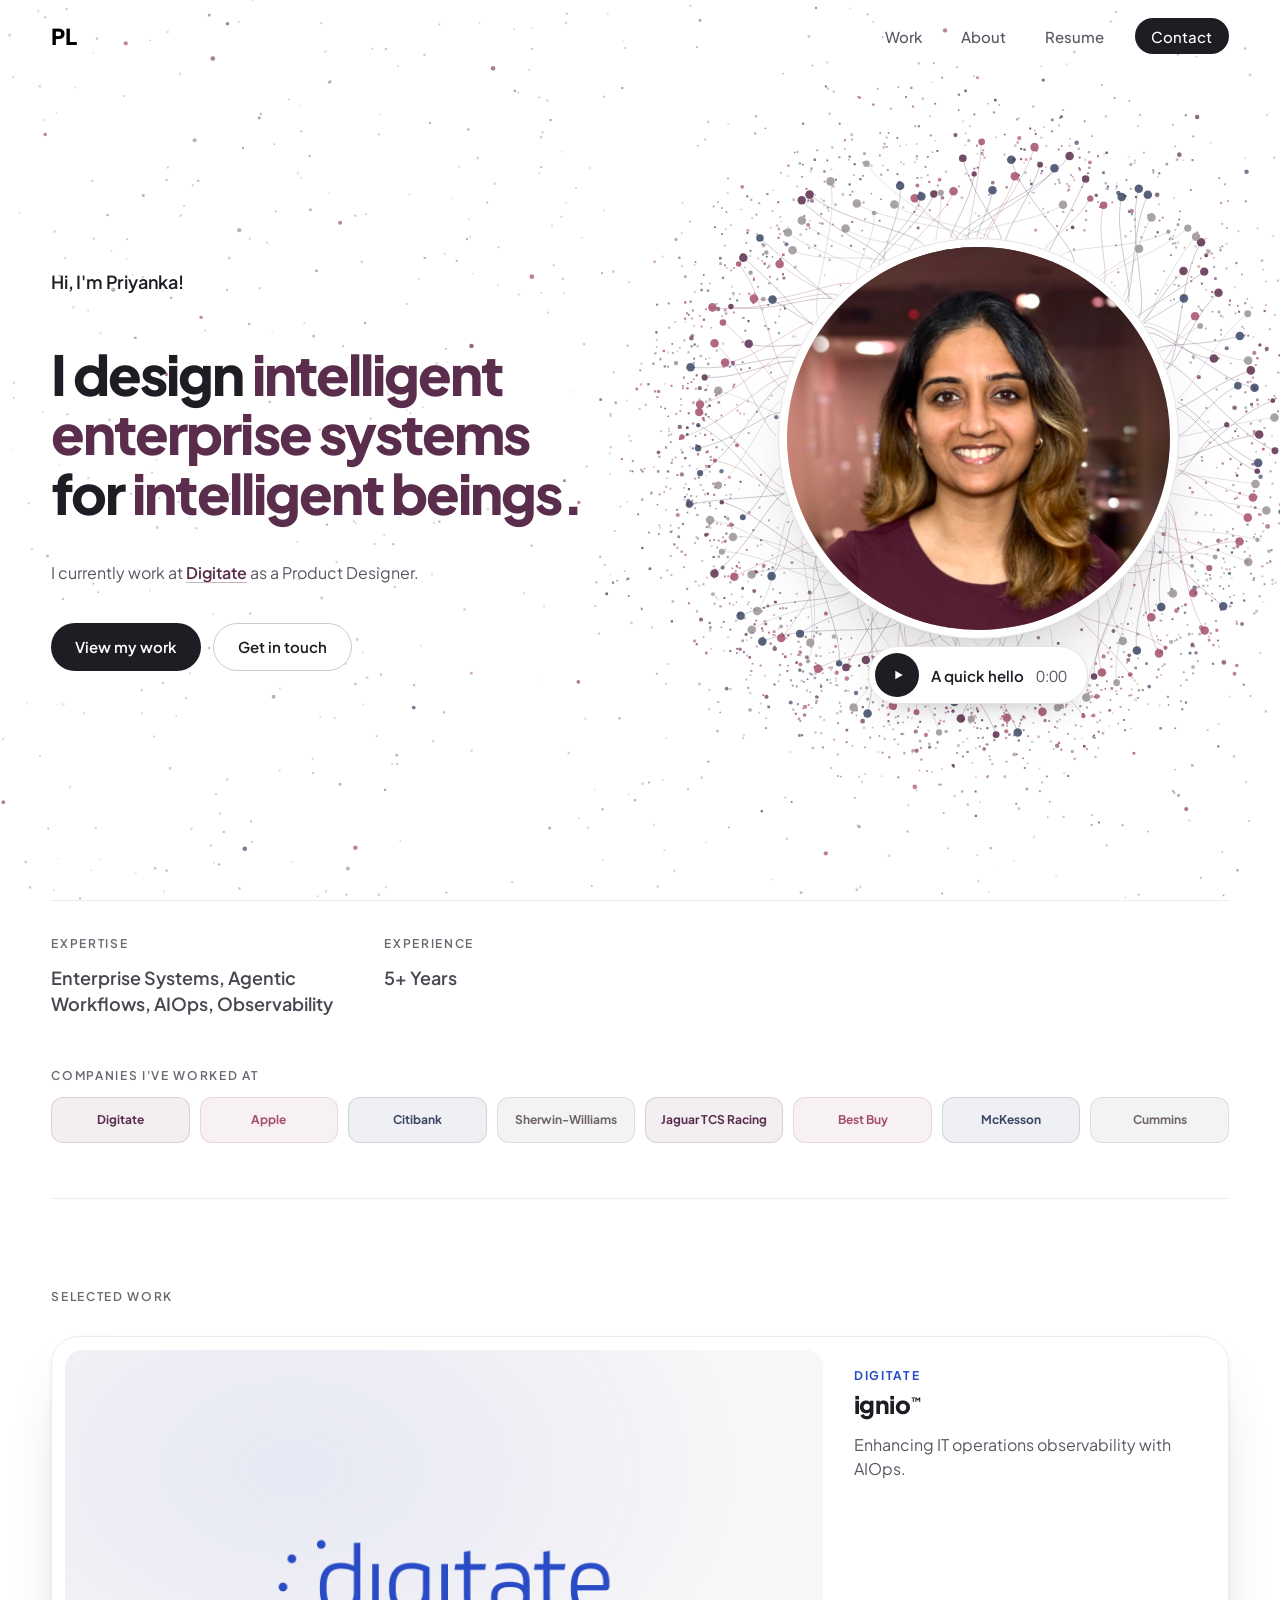
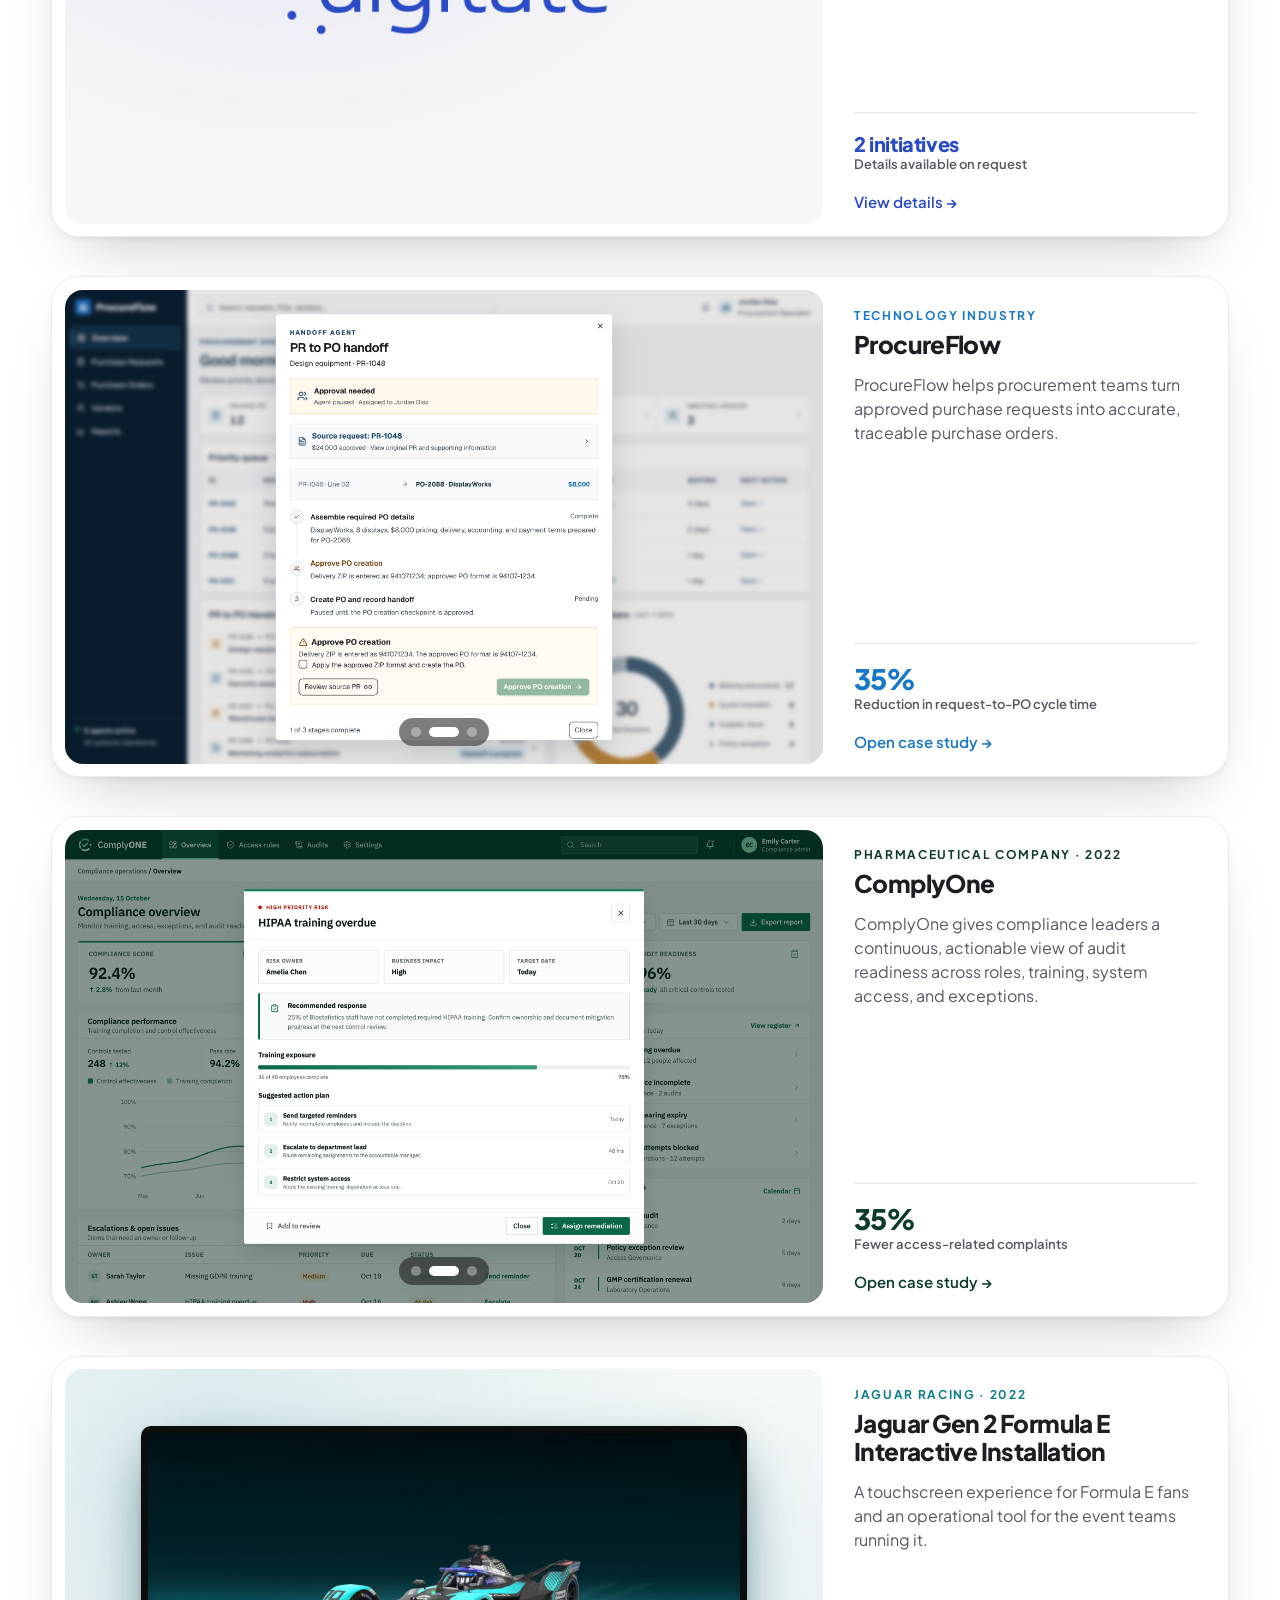
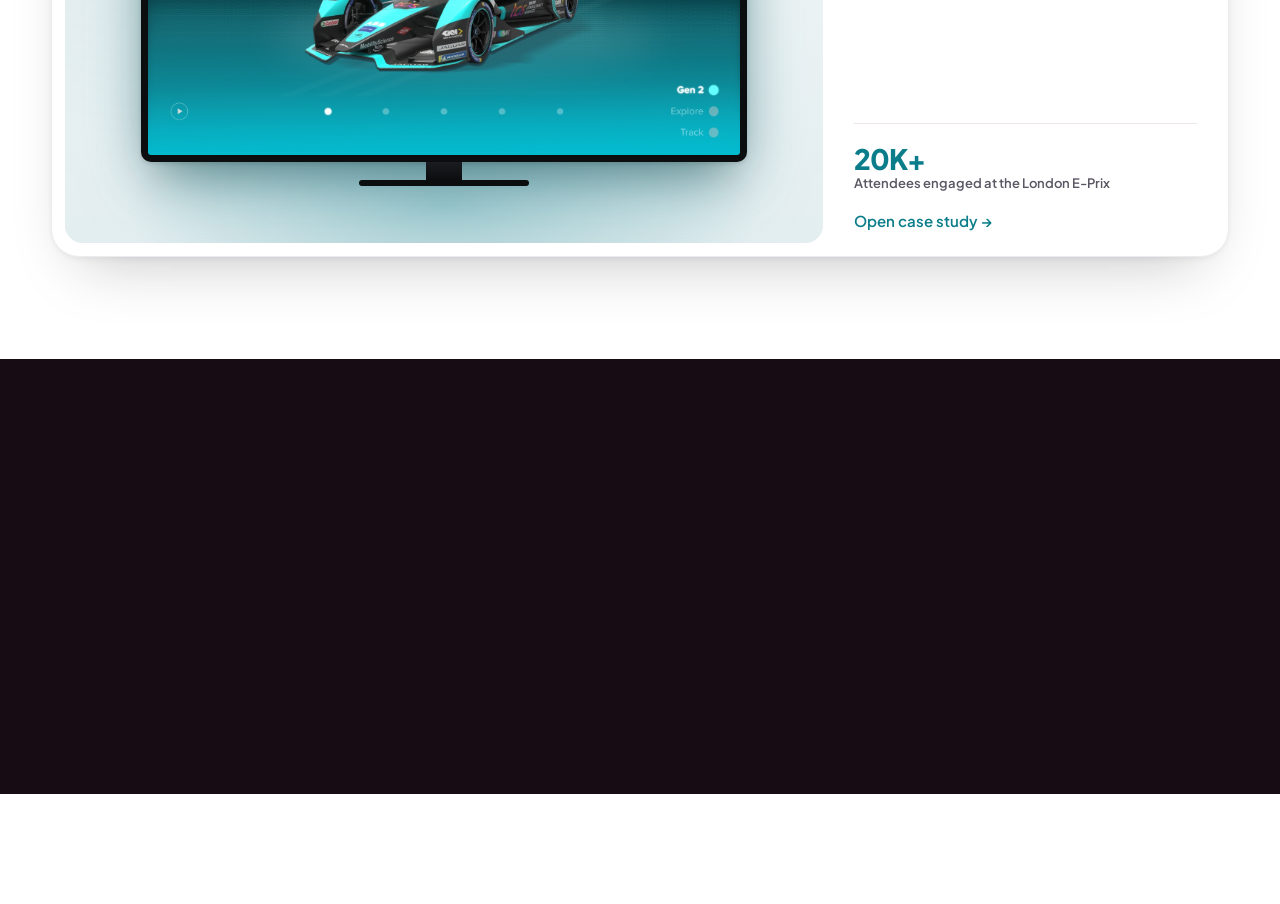
==== index.html @ e73a6852 "Save ComplyOne impact/reflection, homepage cards, resume page, responsive fixes - ComplyOne: 35% few" ====
<!doctype html>
<html lang="en">
<head>
  <meta charset="utf-8">
  <meta name="viewport" content="width=device-width, initial-scale=1">
  <title>Priyanka Lakkad — Product Designer</title>
  <link rel="preconnect" href="https://fonts.googleapis.com">
  <link rel="preconnect" href="https://fonts.gstatic.com" crossorigin>
  <link href="https://fonts.googleapis.com/css2?family=Plus+Jakarta+Sans:wght@400;500;600;700;800&display=swap" rel="stylesheet">
  <link rel="stylesheet" href="styles.css?v=292">
  <script>document.documentElement.classList.add("js", "is-home");</script>
</head>
<body>
  <header class="header">
    <div class="container header-inner">
      <a class="logo" href="index.html">PL</a>
      <nav>
        <a href="#work">Work</a>
        <a href="about.html">About</a>
        <a href="resume.html">Resume</a>
        <a href="#contact" class="nav-cta">Contact</a>
      </nav>
    </div>
  </header>

  <main class="container hero">
    <canvas class="dust" id="dust" aria-hidden="true"></canvas>
    <div class="hero-text">
      <h1>Hi, I'm Priyanka!</h1>
      <p class="lede"><span class="line">I design <span class="highlight">intelligent</span></span><span class="line"><span class="highlight">enterprise systems</span></span><span class="line">for <span class="highlight">intelligent beings.</span></span></p>
      <p class="sub">I currently work at <a class="inline-link" href="https://digitate.com" target="_blank" rel="noopener">Digitate</a> as a Product Designer.</p>

      <div class="actions">
        <a class="btn btn-primary" href="#work">View my work</a>
        <a class="btn btn-secondary" href="#contact">Get in touch</a>
      </div>

    </div>

    <div class="video-col">
      <div class="video-stage">
        <canvas class="intro-canvas" id="intro-canvas" aria-hidden="true"></canvas>

        <div class="video-card" id="player">
          <div class="video-inner">
            <!-- The clip is portrait, so object-position keeps the head and
                 shoulders inside the circle (and the editor watermark out of it) -->
            <video id="intro-video" playsinline preload="metadata" src="videos/intro.mp4">
              <track kind="captions" srclang="en" label="English" src="videos/intro.vtt" default>
            </video>
            <!-- Shown whenever the video isn't playing; pausing keeps the video's
                 place, so play resumes from where it stopped -->
            <span class="video-photo-fill" aria-hidden="true"></span>
            <img class="video-photo" src="images/hero-portrait.jpg" alt="Priyanka Lakkad">
          </div>
        </div>
      </div>


      <div class="video-controls" id="video-controls">
        <button id="play-toggle" class="play-toggle" aria-label="Play video">
          <svg class="icon-play" viewBox="0 0 24 24" aria-hidden="true"><path d="M8 5.5v13l11-6.5z"/></svg>
          <svg class="icon-pause" viewBox="0 0 24 24" aria-hidden="true"><path d="M7 5h3.5v14H7zM13.5 5H17v14h-3.5z"/></svg>
        </button>
        <span class="caption-title">A quick hello</span>
        <span class="caption-time" id="time">0:00</span>
      </div>
      <!-- Spoken captions, below the play control while the video plays -->
      <p class="hero-caption" id="live-caption"></p>
    </div>
  </main>

  <section class="container creds" aria-label="Expertise, experience and companies">
    <div class="cred cred-expertise" data-reveal>
      <h2 class="cred-label">Expertise</h2>
      <p class="cred-value">Enterprise Systems, Agentic<br> Workflows, AIOps, Observability</p>
    </div>

    <div class="cred cred-experience" data-reveal style="--d:.08s">
      <h2 class="cred-label">Experience</h2>
      <p class="cred-value">5+ Years</p>
    </div>

    <div class="cred cred-companies" data-reveal style="--d:.16s">
      <h2 class="cred-label">Companies I've worked at</h2>
      <ul class="logo-row">
        <li class="logo-slot"><a href="https://digitate.com" target="_blank" rel="noopener">Digitate</a></li>
        <li class="logo-slot"><a href="https://www.apple.com" target="_blank" rel="noopener">Apple</a></li>
        <li class="logo-slot"><a href="https://www.citi.com" target="_blank" rel="noopener">Citibank</a></li>
        <li class="logo-slot"><a href="https://www.sherwin-williams.com" target="_blank" rel="noopener">Sherwin-Williams</a></li>
        <li class="logo-slot"><a href="https://www.jaguar.com/jaguar-racing" target="_blank" rel="noopener">Jaguar TCS Racing</a></li>
        <li class="logo-slot"><a href="https://www.bestbuy.com" target="_blank" rel="noopener">Best Buy</a></li>
        <li class="logo-slot"><a href="https://www.mckesson.com" target="_blank" rel="noopener">McKesson</a></li>
        <li class="logo-slot"><a href="https://www.cummins.com" target="_blank" rel="noopener">Cummins</a></li>
      </ul>
    </div>
  </section>

  <section class="container work" id="work">
    <div class="section-head" data-reveal>
      <h2 class="cred-label">Selected work</h2>
    </div>

    <!-- Project template: duplicate this <article> for each project.
         Each tab shows one key screen of the design; swap the placeholders for <img> tags. -->
    <article class="project-app" data-project data-reveal style="--accent: #2a4bc6">
      <div class="showcase showcase-logo">
        <img src="images/digitate-logo.png" alt="Digitate" width="800" height="320">
      </div>

      <div class="project-info">
        <div class="project-info-text">
          <p class="panel-kicker">Digitate</p>
          <h3 class="project-title">ignio<sup>™</sup></h3>
          <p>Enhancing IT operations observability with AIOps.</p>
        </div>
        <div class="project-info-side">
          <div class="metric">
            <span class="metric-num metric-status">2 initiatives</span>
            <span class="metric-label">Details available on request</span>
          </div>
          <button class="app-link" type="button" data-modal-open="digitate-modal" aria-haspopup="dialog">View details <span aria-hidden="true">→</span></button>
        </div>
      </div>
    </article>

    <article class="project-app" data-project data-reveal style="--accent: #1777c8; --cta-bg: #0b1f33; --cta-highlight: #a9c1dc">
      <div class="showcase">
        <!-- ProcureFlow screens from the case study's Solution section: live pages scaled to the card, plus the handoff capture -->
        <div class="screen is-active is-live" role="tabpanel" data-panel="one"><iframe data-src="https://procureflow-operations.plakkad.chatgpt.site/#/overview" title="ProcureFlow: Dashboard" referrerpolicy="no-referrer" tabindex="-1"></iframe></div>
        <div class="screen is-live" role="tabpanel" data-panel="two"><img src="images/human-checkpoint-handoff.png" alt="ProcureFlow: PR to PO handoff, paused for approval"></div>
        <div class="screen is-live" role="tabpanel" data-panel="three"><iframe data-src="https://procureflow-operations.plakkad.chatgpt.site/#/purchase-orders/PO-2088" title="ProcureFlow: PO-2088" referrerpolicy="no-referrer" tabindex="-1"></iframe></div>

        <div class="app-tabs" role="tablist" aria-label="Project screens">
          <button role="tab" aria-selected="true" data-tab="one" aria-label="Dashboard"><span class="tab-progress"></span></button>
          <button role="tab" aria-selected="false" data-tab="two" aria-label="Human Checkpoint"><span class="tab-progress"></span></button>
          <button role="tab" aria-selected="false" data-tab="three" aria-label="PO Flow"><span class="tab-progress"></span></button>
        </div>
      </div>

      <div class="project-info">
        <div class="project-info-text">
          <p class="panel-kicker">Technology Industry</p>
          <h3 class="project-title">ProcureFlow</h3>
          <p>ProcureFlow helps procurement teams turn approved purchase requests into accurate, traceable purchase orders.</p>
        </div>
        <div class="project-info-side">
          <div class="metric">
            <span class="metric-num">35%</span>
            <span class="metric-label">Reduction in request-to-PO cycle time</span>
          </div>
          <a class="app-link" href="projects/project-1.html">Open case study <span aria-hidden="true">→</span></a>
        </div>
      </div>
    </article>

    <article class="project-app" data-project data-reveal style="--accent: #0c3b2d; --cta-bg: #07241b; --cta-highlight: #8fd8b4">
      <div class="showcase">
        <!-- ComplyOne screens from the case study: the live dashboard scaled to the card, plus two captured screens -->
        <div class="screen is-active is-live" role="tabpanel" data-panel="one"><iframe data-src="https://complyone-access-prototype.plakkad.chatgpt.site/" title="ComplyOne: Compliance overview" referrerpolicy="no-referrer" tabindex="-1"></iframe></div>
        <div class="screen is-live" role="tabpanel" data-panel="two"><img src="images/complyone-risk-detail.png?v=2" alt="ComplyOne: HIPAA training risk with AI recommended actions"></div>
        <div class="screen is-live" role="tabpanel" data-panel="three"><img src="images/complyone-policy-exception.png?v=2" alt="ComplyOne: Adding a temporary policy exception"></div>

        <div class="app-tabs" role="tablist" aria-label="Project screens">
          <button role="tab" aria-selected="true" data-tab="one" aria-label="Dashboard"><span class="tab-progress"></span></button>
          <button role="tab" aria-selected="false" data-tab="two" aria-label="Risk Review"><span class="tab-progress"></span></button>
          <button role="tab" aria-selected="false" data-tab="three" aria-label="Policy Exception"><span class="tab-progress"></span></button>
        </div>
      </div>

      <div class="project-info">
        <div class="project-info-text">
          <p class="panel-kicker">Pharmaceutical Company · 2022</p>
          <h3 class="project-title">ComplyOne</h3>
          <p>ComplyOne gives compliance leaders a continuous, actionable view of audit readiness across roles, training, system access, and exceptions.</p>
        </div>
        <div class="project-info-side">
          <div class="metric">
            <span class="metric-num">35%</span>
            <span class="metric-label">Fewer access-related complaints</span>
          </div>
          <a class="app-link" href="projects/project-3.html">Open case study <span aria-hidden="true">→</span></a>
        </div>
      </div>
    </article>

    <article class="project-app" data-project data-reveal style="--accent: #0b7d8a; --cta-bg: #04161b; --cta-highlight: #7fd6df">
      <div class="showcase">
        <!-- A single screen shown on a TV, so this card has no tabs -->
        <div class="screen is-active is-tv">
          <div class="tv">
            <div class="tv-body"><img src="images/tv-screen.jpg" alt="Gen 2 race car on a TV screen, with Explore and Track options"></div>
            <div class="tv-neck"></div>
            <div class="tv-base"></div>
          </div>
        </div>
      </div>

      <div class="project-info">
        <div class="project-info-text">
          <p class="panel-kicker">Jaguar Racing · 2022</p>
          <h3 class="project-title">Jaguar Gen 2 Formula E Interactive Installation</h3>
          <p>A touchscreen experience for Formula E fans and an operational tool for the event teams running it.</p>
        </div>
        <div class="project-info-side">
          <div class="metric">
            <span class="metric-num">20K+</span>
            <span class="metric-label">Attendees engaged at the London E-Prix</span>
          </div>
          <a class="app-link" href="projects/project-4.html">Open case study <span aria-hidden="true">→</span></a>
        </div>
      </div>
    </article>
  </section>

  <!-- Digitate work is shared on request: its card opens this summary instead of a case study -->
  <dialog class="project-modal" id="digitate-modal" aria-labelledby="digitate-modal-title" style="--accent: #2a4bc6">
    <button class="modal-close" type="button" data-modal-close aria-label="Close">
      <svg viewBox="0 0 24 24" aria-hidden="true"><path d="M6 6l12 12M18 6L6 18"/></svg>
    </button>
    <p class="panel-kicker">Digitate</p>
    <h2 class="modal-title" id="digitate-modal-title">ignio<sup>™</sup></h2>
    <p class="modal-lede">Enhancing IT operations with AI-powered observability</p>
    <ol class="modal-list">
      <li>
        <h3>Improving observability for executive decision-making</h3>
        <p>Creating a unified experience that translates complex IT operations data into clear insights, helping business and technology leaders understand service health, assess operational risks, measure business impact, and make informed decisions.</p>
      </li>
      <li>
        <h3>Automating end-to-end feature releases for DevOps teams</h3>
        <p>Designing an intelligent dashboard that enables DevOps teams to orchestrate and automate the complete feature release cycle for our flagship product, ignio<sup>™</sup>, from planning and validation to deployment, monitoring, and recovery. This helps teams release faster, reduce manual effort, and minimize risk.</p>
      </li>
    </ol>
    <a class="btn btn-primary modal-cta" href="#contact" data-modal-close>Contact me to see the work!</a>
  </dialog>

  <section class="container cta" id="contact">
    <div class="cta-text" data-reveal>
      <p class="availability"><span class="avail-dot"></span>Available for full-time product design opportunities</p>
      <h2>Let's build <span class="highlight">intelligent systems</span> together.</h2>
      <p class="cta-note">I'm always happy to connect about product design, emerging AI experiences, or new opportunities.</p>
      <a class="btn btn-secondary" href="resume.html">View resume</a>
    </div>

    <ul class="contact-list" data-reveal style="--d:.1s">
      <li class="contact-row">
        <span class="contact-label">Email</span>
        <a class="contact-value" href="mailto:plakkad06@gmail.com">plakkad06@gmail.com</a>
        <button class="copy-btn" type="button" data-copy="plakkad06@gmail.com">Copy</button>
      </li>
      <li class="contact-row">
        <span class="contact-label">LinkedIn</span>
        <a class="contact-value" href="https://www.linkedin.com/in/priyankalakkad/" target="_blank" rel="noopener">in/priyankalakkad</a>
        <svg class="row-arrow" viewBox="0 0 24 24" aria-hidden="true"><path d="M7 17 17 7M9 7h8v8"/></svg>
      </li>
      <li class="contact-row">
        <span class="contact-label">Instagram</span>
        <a class="contact-value" href="https://www.instagram.com/drummerpriyanka/" target="_blank" rel="noopener">@drummerpriyanka</a>
        <svg class="row-arrow" viewBox="0 0 24 24" aria-hidden="true"><path d="M7 17 17 7M9 7h8v8"/></svg>
      </li>
    </ul>
  </section>

  <footer class="container site-footer" data-reveal>
    <p>© 2026 Priyanka Lakkad</p>
  </footer>


  <script>
    const video = document.getElementById("intro-video");
    const button = document.getElementById("play-toggle");
    const player = document.querySelector(".video-col");
    const time = document.getElementById("time");

    const fmt = (s) => {
      if (!isFinite(s)) s = 0;
      return Math.floor(s / 60) + ":" + String(Math.floor(s % 60)).padStart(2, "0");
    };

    button.addEventListener("click", () => {
      if (video.paused) {
        video.play().catch(() => {});
      } else {
        video.pause();
      }
    });
    video.addEventListener("play", () => {
      player.classList.add("is-playing");
      button.setAttribute("aria-label", "Pause video");
    });
    video.addEventListener("pause", () => {
      player.classList.remove("is-playing");
      button.setAttribute("aria-label", "Play video");
    });
    video.addEventListener("timeupdate", () => {
      time.textContent = fmt(video.currentTime);
    });

    // Captions: read the cues ourselves (hidden mode) and show them below the
    // circle; they hide whenever the video isn't playing
    const caption = document.getElementById("live-caption");
    const track = video.textTracks[0];
    if (track) {
      track.mode = "hidden";
      track.addEventListener("cuechange", () => {
        const cue = track.activeCues && track.activeCues[0];
        caption.classList.toggle("has-cue", !!cue);
        if (cue) caption.textContent = cue.text;
      });
    }
  </script>
  <script src="projects.js?v=9"></script>
  <button class="to-top" id="to-top" aria-label="Back to top">
    <svg class="to-top-ring" viewBox="0 0 48 48" aria-hidden="true">
      <circle cx="24" cy="24" r="22" class="to-top-track"/>
      <circle cx="24" cy="24" r="22" class="to-top-progress"/>
    </svg>
    <svg class="to-top-arrow" viewBox="0 0 24 24" aria-hidden="true"><path d="M12 19V5M5.5 11.5 12 5l6.5 6.5"/></svg>
  </button>

  <script src="contact.js?v=1"></script>
  <script src="ambient.js?v=5"></script>
  <script src="scroll.js?v=10"></script>
  <script src="logo.js?v=10"></script>
  <script src="dust.js?v=6"></script>
  <script src="intro.js?v=5"></script>
</body>
</html>
---- styles.css ----
:root {
  --text: #1f1d24;
  --text-2: #5a5663;
  --line: #eeecf0;
  --white: #ffffff;
  --ivory: #ffffff; /* was #fcfaf5; set back to try ivory again */
  --accent: #5a2d4c;
  --font: "Plus Jakarta Sans", system-ui, -apple-system, sans-serif;

  /* Fluid sizes: grow smoothly from laptop to large monitors */
  --gutter: clamp(20px, 4vw, 64px);
  --header-h: 72px;
}

* { box-sizing: border-box; }
/* Decorative graphics may bleed past the edges; clip them so the page never
   scrolls sideways. (clip, unlike hidden, doesn't create a second scroll area) */
html { overflow-x: clip; }

body {
  margin: 0;
  background: var(--ivory);
  color: var(--text);
  font-family: var(--font);
  -webkit-font-smoothing: antialiased;
  overflow-x: clip;
}

a { color: inherit; text-decoration: none; }

/* Homepage: the header is see-through over the landing dots, then frosted
   once you scroll past the first screen */
.is-home:not(.is-scrolled) .header {
  background: transparent;
  backdrop-filter: none;
  -webkit-backdrop-filter: none;
}
.header { transition: background .4s ease; }



.container {
  max-width: 1360px;
  margin: 0 auto;
  padding: 0 var(--gutter);
}

/* ---------- Header ---------- */
.header {
  position: sticky;
  top: 0;
  z-index: 10;
  background: rgba(255, 255, 255, 0.8);
  backdrop-filter: blur(12px);
  -webkit-backdrop-filter: blur(12px);
}
.header-inner {
  height: var(--header-h);
  display: flex;
  align-items: center;
  justify-content: space-between;
}
.logo {
  font-weight: 800;
  font-size: 22px;
  letter-spacing: -0.03em;
  color: #000;
}
.header nav { display: flex; align-items: center; gap: 6px; }
.header nav a {
  font-size: 15px;
  font-weight: 500;
  color: var(--text-2);
  padding: .55em 1.1em;
  border-radius: 999px;
  transition: color .2s, background .2s;
}
.header nav a:hover { color: var(--text); background: #f5f4f5; }
.header nav a.nav-cta {
  margin-left: 8px;
  color: var(--white);
  background: var(--text);
}
.header nav a.nav-cta:hover { background: var(--accent); }

/* ---------- Hero ---------- */
.hero {
  display: grid;
  grid-template-columns: 1.1fr 0.9fr;
  gap: clamp(40px, 5vw, 96px);
  align-items: center;
  /* Fill the first screen so the hero sits centered on any monitor */
  min-height: calc(100svh - var(--header-h));
  padding-top: clamp(72px, 8vh, 120px);
  /* Room for the play control and up to three caption lines below the circle */
  padding-bottom: 168px;
}
.hero-text > *, .video-card { animation: rise .7s cubic-bezier(.2, .7, .2, 1) both; }
.hero-text > *:nth-child(2) { animation-delay: .06s; }
.hero-text > *:nth-child(3) { animation-delay: .12s; }
.hero-text > *:nth-child(4) { animation-delay: .18s; }
@keyframes rise {
  from { opacity: 0; transform: translateY(14px); }
  to { opacity: 1; transform: none; }
}

.hero h1 {
  font-size: clamp(18px, 1.25vw, 24px);
  white-space: nowrap;
  font-weight: 600;
  line-height: 1.3;
  letter-spacing: -0.01em;
  margin: 0 0 .7em;
}
/* Name set in deep plum */
.highlight { color: var(--accent); }

/* The main statement: the biggest text on the page */
.lede {
  /* Always exactly three lines: each line stays whole, and the size follows the
     width of the text column (cqi) so the longest line always fits */
  font-size: min(80px, 9cqi);
  font-weight: 800;
  line-height: 1.08;
  letter-spacing: -0.035em;
  color: var(--text);
  margin: 0 0 .45em;
}
.lede .line { display: block; white-space: nowrap; }
.hero-text { container-type: inline-size; }
.sub {
  font-size: clamp(16px, 1vw, 19px);
  line-height: 1.6;
  color: var(--text-2);
  margin: 0 0 32px;
}

/* Text link, e.g. Digitate in the hero */
.inline-link {
  color: var(--accent);
  font-weight: 600;
  text-decoration: underline;
  text-decoration-thickness: 1px;
  text-underline-offset: 3px;
  text-decoration-color: color-mix(in srgb, var(--accent) 35%, transparent);
  transition: text-decoration-color .2s;
}
.inline-link:hover { text-decoration-color: currentColor; }

.actions { display: flex; flex-wrap: wrap; gap: 12px; }
.btn {
  display: inline-flex;
  align-items: center;
  height: clamp(48px, 2.9vw, 54px);
  padding: 0 24px;
  border-radius: 999px;
  font-size: 15px;
  font-weight: 600;
  white-space: nowrap;
  transition: transform .2s, background .2s, border-color .2s, color .2s;
}
.btn:hover { transform: translateY(-2px); }
.btn-primary { background: var(--text); color: var(--white); }
.btn-primary:hover { background: var(--accent); }
.btn-secondary { border: 1.5px solid #cfc9cf; background: var(--white); }
.btn-secondary:hover { border-color: var(--accent); color: var(--accent); }

/* Landing particle field: spans the full width of the first screen (header
   included) and sits behind the hero content */
.hero { position: relative; isolation: isolate; }
.dust {
  position: absolute;
  z-index: -1;
  top: calc(var(--header-h) * -1);
  bottom: 0;
  left: 50%;
  width: 100vw;
  height: calc(100% + var(--header-h));
  transform: translateX(-50%);
  pointer-events: none;
}

/* ---------- Video (circle) ---------- */
.video-stage {
  position: relative;
  width: 100%;
  aspect-ratio: 1 / 1;
  display: flex;
  align-items: center;
  justify-content: center;
}
/* Intro animation: dots scatter, form a ring, then curves flow into the circle and stay */
.intro-canvas {
  position: absolute;
  top: -60px;
  left: -60px;
  width: calc(100% + 120px);
  height: calc(100% + 120px);
  pointer-events: none;
  z-index: 0;
}
.video-card {
  position: relative;
  z-index: 1;
  width: 64%;
  aspect-ratio: 1 / 1;
  padding: 8px;
  border-radius: 50%;
  background: var(--white);
  border: 1px solid #e6e2e5;
  box-shadow: 0 1px 2px rgba(22, 20, 26, .04), 0 40px 80px -36px rgba(22, 20, 26, .28);
}
.js .video-card { animation: none; opacity: 0; }
.js .video-card.is-in { opacity: 1; animation: pop .9s cubic-bezier(.34, 1.45, .64, 1) both; }
@keyframes pop {
  from { opacity: 0; transform: scale(.4); }
  to { opacity: 1; transform: scale(1); }
}
.video-inner {
  position: relative;
  width: 100%;
  height: 100%;
  border-radius: 50%;
  overflow: hidden;
  background: linear-gradient(160deg, #f7f6f7 0%, #ecebee 100%);
}
.video-inner video {
  position: absolute;
  inset: 0;
  width: 100%;
  height: 100%;
  object-fit: cover;
  object-position: 50% 78%;
}
/* Photo over the video: visible whenever it isn't playing (the column gets
   .is-playing on play and loses it on pause or end) */
.video-photo {
  position: absolute;
  top: 0;
  left: 3.6%;
  width: 90%;
  height: 100%;
  object-fit: cover;
  /* Face centered in the circle: crop a little lower in the photo (so the face
     sits higher) and a slight zoom gives room to nudge it left to center */
  object-position: 50% 30%;
  /* Zoomed out a little: 90% as wide as the circle but still full height (so
     no gap above or below). The sides fade into a blurred copy of the same
     photo (.video-photo-fill); left is nudged so the face stays centered. */
  -webkit-mask-image: linear-gradient(to right, transparent 0, #000 9%, #000 91%, transparent 100%);
  mask-image: linear-gradient(to right, transparent 0, #000 9%, #000 91%, transparent 100%);
  transition: opacity .3s ease;
}
.video-photo-fill {
  position: absolute;
  inset: -12%;
  background: url("images/hero-portrait.jpg") 50% 30% / cover;
  filter: blur(18px) saturate(1.1);
  transition: opacity .3s ease;
}
.video-col.is-playing .video-photo-fill { opacity: 0; }
.video-col.is-playing .video-photo { opacity: 0; }
/* Spoken captions: centered under the play control, only while playing */
.hero-caption {
  position: absolute;
  top: calc(100% + 78px);
  left: 50%;
  width: max-content;
  max-width: min(440px, 92vw);
  margin: 0;
  padding: 10px 18px;
  border-radius: 14px;
  /* Solid backing so the words read clearly over the dotted ring */
  background: rgba(255, 255, 255, .96);
  border: 1px solid #e6e2e5;
  box-shadow: 0 12px 30px -16px rgba(22, 20, 26, .35);
  color: var(--text);
  font-size: 16px;
  font-weight: 500;
  line-height: 1.5;
  text-align: center;
  opacity: 0;
  transform: translate(-50%, 4px);
  transition: opacity .25s ease, transform .25s ease;
  pointer-events: none;
}
.video-col.is-playing .hero-caption.has-cue { opacity: 1; transform: translate(-50%, 0); }
@media (prefers-reduced-motion: reduce) { .hero-caption, .video-photo, .video-photo-fill { transition: none; } }
/* Desktop: a bigger circle, and the hero text runs from the top of the circle
   to its bottom. The stage is only as tall as the circle, so both columns
   share one height; the ring canvas gets extra room above and below. */
@media (min-width: 901px) {
  .hero { align-items: stretch; align-content: center; }
  .video-col { justify-content: center; }
  .video-stage { aspect-ratio: auto; }
  .video-card { width: 80%; }
  .intro-canvas { top: -110px; height: calc(100% + 220px); }
  .hero-text { display: flex; flex-direction: column; justify-content: space-between; }
  /* Text sits a little lower than the circle */
  .hero-text { position: relative; top: 32px; }
  .hero-text > * { margin-bottom: 0; }
}
/* Play control + caption sit in a pill below the circle, so nothing covers the photo */
/* The circle is centered against the text; the play pill hangs just below it
   without affecting that alignment */
.video-col { position: relative; display: flex; flex-direction: column; align-items: center; }
.video-col .video-controls { position: absolute; top: 100%; left: 50%; translate: -50% 0; margin-top: 8px; }
.video-controls {
  position: relative;
  z-index: 2;
  display: flex;
  align-items: center;
  gap: 12px;
  margin-top: 8px;
  padding: 6px 20px 6px 6px;
  border-radius: 999px;
  background: var(--white);
  border: 1px solid #e6e2e5;
  box-shadow: 0 12px 30px -16px rgba(22, 20, 26, .35);
  font-size: 15px;
  white-space: nowrap;
}
.js .video-controls { opacity: 0; transform: translateY(8px); transition: opacity .5s ease .35s, transform .5s ease .35s; }
.js .video-controls.is-in { opacity: 1; transform: none; }
.play-toggle {
  flex: none;
  width: 44px;
  height: 44px;
  border: none;
  border-radius: 50%;
  background: var(--text);
  color: var(--white);
  display: grid;
  place-items: center;
  cursor: pointer;
  transition: background .2s, transform .2s;
}
.play-toggle:hover { background: var(--accent); transform: scale(1.05); }
.play-toggle svg { width: 16px; height: 16px; fill: currentColor; margin-left: 2px; }
.play-toggle .icon-pause { display: none; margin-left: 0; }
.is-playing .icon-play { display: none; }
.is-playing .icon-pause { display: block; }
.caption-title { font-weight: 600; }
.caption-time { color: var(--text-2); font-variant-numeric: tabular-nums; }

/* ---------- Credentials strip ---------- */
.creds {
  display: grid;
  grid-template-columns: auto auto 1fr;
  gap: clamp(32px, 4vw, 72px);
  align-items: start;
  position: relative;
  padding-top: 36px;
  padding-bottom: 56px;
}
/* Divider lines above and below the strip, aligned with the content */
.creds::before,
.creds::after {
  content: "";
  position: absolute;
  top: 0;
  left: var(--gutter);
  right: var(--gutter);
  height: 1px;
  background: rgba(31, 29, 36, .08);
}
.creds::after { top: auto; bottom: 0; }
.cred-label {
  margin: 0 0 14px;
  font-size: 12px;
  font-weight: 600;
  letter-spacing: .14em;
  text-transform: uppercase;
  color: #6c6670;
}
.cred-value {
  margin: 0;
  font-size: 18px;
  font-weight: 600;
  line-height: 1.45;
  color: #4a4651;
}
.cred-expertise .cred-value { white-space: nowrap; }
.cred-experience .cred-value { white-space: nowrap; }
/* Company tiles in one row, tinted with the palette from the dots */
.logo-row {
  display: grid;
  grid-template-columns: repeat(8, minmax(0, 1fr));
  gap: 10px;
  list-style: none;
  margin: 0;
  padding: 0;
}
.logo-slot {
  --c: 90, 45, 76;
  min-width: 0;
  height: 46px;
  display: grid;
  place-items: center;
  padding: 0 8px;
  border-radius: 12px;
  background: rgba(var(--c), .08);
  border: 1px solid rgba(var(--c), .16);
  color: rgb(var(--c));
  font-size: 12px;
  font-weight: 700;
  text-align: center;
  line-height: 1.15;
  transition: background .2s, transform .2s, border-color .4s, color .4s;
}
.logo-slot:nth-child(4n + 2) { --c: 163, 80, 106; }
.logo-slot:nth-child(4n + 3) { --c: 60, 71, 102; }
.logo-slot:nth-child(4n + 4) { --c: 110, 100, 108; }
.logo-slot:hover { background: rgba(var(--c), .14); transform: translateY(-2px); }
/* Each tile links to the company's site; the link fills the whole tile */
.logo-slot a {
  display: grid;
  place-items: center;
  width: 100%;
  height: 100%;
  border-radius: inherit;
  color: inherit;
}
.logo-slot a:focus-visible { outline: 2px solid rgb(var(--c)); outline-offset: 2px; }

/* ---------- Work ---------- */
.work { padding-top: clamp(56px, 7vw, 112px); padding-bottom: clamp(64px, 8vw, 128px); }
.section-head { margin-bottom: 32px; }
.section-head .cred-label { margin-bottom: 0; }

/* Resume: the page shown as an image, with a download button */
.resume { padding-top: clamp(32px, 4vw, 56px); padding-bottom: clamp(56px, 7vw, 112px); }
/* Kept for screen readers and the tab title only */
.resume-title { position: absolute; width: 1px; height: 1px; overflow: hidden; clip-path: inset(50%); white-space: nowrap; }
.resume-head { display: flex; justify-content: center; }
.resume-head .btn { display: inline-flex; align-items: center; gap: 8px; }
.resume-head .btn svg { width: 18px; height: 18px; fill: none; stroke: currentColor; stroke-width: 2; stroke-linecap: round; stroke-linejoin: round; }
.resume-sheet { display: block; max-width: 880px; margin: 0 auto; border-radius: 12px; overflow: hidden; border: 1px solid #eceef2; background: #fff; box-shadow: 0 24px 60px -30px rgba(20, 20, 40, .35); transition: transform .3s ease, box-shadow .3s ease; }
.resume-sheet:hover { transform: translateY(-3px); box-shadow: 0 32px 70px -30px rgba(20, 20, 40, .45); }
.resume-sheet img { display: block; width: 100%; height: auto; }
/* Space between project cards */
.project-app + .project-app { margin-top: clamp(28px, 3vw, 48px); }

/* Project: the design takes center stage. A large showcase crossfades between
   key screens; a small floating tab bar switches them (and auto-advances). */
.project-app {
  transition: transform .35s cubic-bezier(.2, .7, .2, 1), box-shadow .35s ease;
  display: grid;
  grid-template-columns: minmax(0, 2.1fr) minmax(260px, 1fr);
  gap: clamp(20px, 2.4vw, 40px);
  padding: clamp(12px, 1vw, 16px);
  border-radius: 28px;
  background: var(--white);
  border: 1px solid #efeaed;
  box-shadow: 0 2px 6px rgba(22, 20, 26, .06), 0 30px 60px -30px rgba(22, 20, 26, .28);
}
.showcase {
  position: relative;
  aspect-ratio: 16 / 10;
  width: 100%;
  border-radius: 18px;
  overflow: hidden;
  background: #f3f0f2;
}
.screen {
  position: absolute;
  inset: 0;
  display: grid;
  place-items: center;
  background:
    radial-gradient(ellipse at 25% 20%, color-mix(in srgb, var(--accent) 18%, transparent), transparent 60%),
    radial-gradient(ellipse at 80% 85%, color-mix(in srgb, var(--accent) 12%, transparent), transparent 60%),
    #f3f1f2;
  font-size: 15px;
  font-weight: 600;
  color: #6c6670;
  opacity: 0;
  /* The outgoing screen stays put until the new one has fully faded in over it,
     so the switch is a clean crossfade with no dip to the background */
  transition: opacity 0s linear .9s;
}
.screen:nth-child(2) { background-position: 70% 0, 10% 100%, 0 0; }
.screen:nth-child(3) { background-position: 50% 100%, 90% 0, 0 0; }
.screen.is-active { z-index: 1; opacity: 1; transition: opacity .9s cubic-bezier(.4, 0, .2, 1); }
/* A single logo instead of rotating screens */
.showcase-logo {
  display: grid;
  place-items: center;
  background:
    radial-gradient(ellipse at 30% 25%, color-mix(in srgb, var(--accent) 8%, transparent), transparent 60%),
    #f7f6f8;
}
.showcase-logo img { width: min(52%, 420px); height: auto; }
.screen img { width: 100%; height: 100%; object-fit: cover; object-position: top left; }
/* Live screens: a 1440×900 page scaled to the card; clicks go to the card, not the page */
.screen.is-live { display: block; overflow: hidden; background: #f6f7fa; }
.screen.is-live iframe { position: absolute; top: 0; left: 0; width: 1440px; height: 900px; border: 0; transform-origin: 0 0; transform: scale(var(--s, .5)); pointer-events: none; }


/* Floating frosted tab bar at the bottom of the showcase */
.app-tabs {
  position: absolute;
  left: 50%;
  bottom: 18px;
  translate: -50% 0;
  z-index: 2;
  display: flex;
  align-items: center;
  gap: 8px;
  padding: 9px 12px;
  border-radius: 999px;
  background: rgba(22, 20, 26, .55);
  backdrop-filter: blur(12px);
  -webkit-backdrop-filter: blur(12px);
  box-shadow: 0 10px 30px -12px rgba(22, 20, 26, .4);
}
/* Screen dots: round buttons; the active one stretches into a pill that fills up */
.app-tabs button {
  position: relative;
  width: 10px;
  height: 10px;
  padding: 0;
  border: none;
  border-radius: 999px;
  background: rgba(255, 255, 255, .35);
  cursor: pointer;
  overflow: hidden;
  transition: width .3s cubic-bezier(.2, .7, .2, 1), background .2s;
}
.app-tabs button:hover { background: rgba(255, 255, 255, .6); }
.app-tabs button:focus-visible { outline: 2px solid var(--accent); outline-offset: 3px; }
.app-tabs button[aria-selected="true"] { width: 30px; background: rgba(255, 255, 255, .35); }
/* Progress fill inside the active dot, then the next screen shows */
.tab-progress {
  position: absolute;
  inset: 0;
  border-radius: inherit;
  background: var(--white);
  transform: scaleX(0);
  transform-origin: left;
}
.app-tabs button[aria-selected="true"] .tab-progress { animation: tab-fill 5s linear forwards; }
/* Pause while the cursor is anywhere on the card, or when it's off screen.
   !important so it wins over the rule above that starts the animation. */
.project-app:hover .tab-progress,
.project-app.is-paused .tab-progress { animation-play-state: paused !important; }
@keyframes tab-fill { to { transform: scaleX(1); } }

.panel-kicker {
  margin: 0 0 8px;
  font-size: 12px;
  font-weight: 700;
  letter-spacing: .14em;
  text-transform: uppercase;
  color: var(--accent);
}
/* Info column beside the screen: text at the top, metric + link at the bottom */
.project-info {
  display: flex;
  flex-direction: column;
  justify-content: space-between;
  gap: 32px;
  padding: clamp(12px, 1.4vw, 24px) clamp(8px, 1.4vw, 24px) clamp(8px, 1vw, 16px) 0;
}
.project-info-text p:last-child { margin: 14px 0 0; max-width: 46ch; font-size: 16px; line-height: 1.5; color: var(--text-2); }
.project-title {
  margin: 0;
  font-size: clamp(24px, 1.9vw, 32px);
  font-weight: 800;
  line-height: 1.15;
  letter-spacing: -0.025em;
}
/* Trademark mark: small and raised */
.project-title sup, .case-hero h1 sup, .next-title sup { font-size: .42em; font-weight: 600; vertical-align: super; margin-left: .06em; line-height: 0; }
.project-info-side { display: flex; flex-direction: column; align-items: flex-start; gap: 20px; }
/* Key result, set apart with a thin divider */
.metric {
  display: flex;
  flex-direction: column;
  gap: 2px;
  width: 100%;
  padding-top: 20px;
  border-top: 1px solid #ece6ea;
}
.metric-num { font-size: clamp(28px, 2.2vw, 36px); font-weight: 800; letter-spacing: -0.03em; line-height: 1.05; color: var(--accent); }
.metric-label { font-size: 13px; font-weight: 600; color: var(--text-2); }
/* A status instead of a number, e.g. "In progress" */
.metric-num.metric-status {
  font-size: clamp(20px, 1.5vw, 26px);
  letter-spacing: -0.02em;
}
/* Trailing dots that fade in one after another */
.metric-status .dots span { animation: dot-blink 1.4s infinite both; }
.metric-status .dots span:nth-child(2) { animation-delay: .2s; }
.metric-status .dots span:nth-child(3) { animation-delay: .4s; }
@keyframes dot-blink { 0%, 80%, 100% { opacity: .2; } 40% { opacity: 1; } }
.app-link {
  font-size: 15px;
  font-weight: 600;
  color: var(--accent);
  white-space: nowrap;
}
.app-link span { display: inline-block; transition: transform .2s; }

/* The whole info side opens the case study: the link's hit area stretches over it */
.project-info { position: relative; cursor: pointer; }
.project-info .app-link::after { content: ""; position: absolute; inset: 0; }
.app-link:focus-visible { outline: none; }
.project-info:has(.app-link:focus-visible) { outline: 2px solid var(--accent); outline-offset: 4px; border-radius: 16px; }

/* The whole card opens the case study (projects.js) */
.project-app:has(.app-link) { cursor: pointer; }

/* Hovering anywhere on the card lifts it with a deeper shadow */
.project-app:hover {
  transform: translateY(-6px);
  box-shadow: 0 4px 10px rgba(22, 20, 26, .08), 0 50px 90px -30px color-mix(in srgb, var(--accent) 55%, transparent);
}
.project-app:has(.project-info:active) {
  transform: translateY(-2px);
  box-shadow: 0 3px 8px rgba(22, 20, 26, .07), 0 32px 64px -30px color-mix(in srgb, var(--accent) 55%, transparent);
}
.project-app:hover .app-link span { transform: translateX(4px); }

/* ---------- About ---------- */
/* On its own page: no divider at the top, and a little more room under the header */
.about-page .about::before { display: none; }
.about-page .about { padding-top: clamp(48px, 6vw, 104px); }
/* Selected nav item: mauve text on a soft mauve pill */
.header nav a[aria-current] {
  color: #5a2d4c;
  background: rgba(90, 45, 76, .09);
}
.header nav a[aria-current]:hover { color: #5a2d4c; background: rgba(90, 45, 76, .14); }
.about { position: relative; padding-top: clamp(56px, 6vw, 96px); padding-bottom: clamp(24px, 3vw, 48px); }
.about::before {
  content: "";
  position: absolute;
  top: 0;
  left: var(--gutter);
  right: var(--gutter);
  height: 1px;
  background: rgba(31, 29, 36, .08);
}
.about-row {
  display: grid;
  grid-template-columns: minmax(0, 1.2fr) minmax(0, 1fr);
  gap: clamp(40px, 6vw, 112px);
  align-items: center;
}
.about-row + .about-row { margin-top: clamp(64px, 7vw, 120px); }
.about-row-reverse { grid-template-columns: minmax(0, 1fr) minmax(0, 1.2fr); }
.about-hi {
  margin: 0 0 28px;
  font-size: clamp(44px, 4.2vw, 76px);
  font-weight: 800;
  line-height: 1.02;
  letter-spacing: -0.035em;
}
/* Labels in the About text use the label style, not body text */
.about-text .cred-label.cred-label { margin: 0 0 18px; max-width: none; font-size: 12px; line-height: normal; color: #6c6670; }
.about-text p { margin: 0 0 16px; max-width: 54ch; font-size: 17px; line-height: 1.7; color: var(--text-2); }
.about-lead.about-lead {
  margin-bottom: 20px;
  max-width: 26ch;
  font-size: clamp(24px, 2vw, 32px);
  font-weight: 600;
  line-height: 1.35;
  letter-spacing: -0.02em;
  color: var(--text);
}
.about-heading {
  margin: 0 0 18px;
  font-size: clamp(30px, 2.6vw, 44px);
  font-weight: 800;
  line-height: 1.1;
  letter-spacing: -0.03em;
}
.about-photo { position: relative; margin: 0; }
.about-photo img { position: relative; z-index: 1; }
.portrait-frame { position: relative; }
.about-photo figcaption { position: relative; z-index: 1; }
/* Soft network around the portrait, echoing the one around the video */
.about-network {
  position: absolute;
  z-index: 0;
  top: -12%;
  left: -14%;
  width: 128%;
  height: 124%;
  pointer-events: none;
}
/* Drumming video with a sound toggle */
.drum-video {
  position: relative;
  aspect-ratio: 4 / 5;
  border-radius: 24px;
  overflow: hidden;
  background: #1f1d24;
  box-shadow: 0 2px 6px rgba(22, 20, 26, .06), 0 22px 40px -18px color-mix(in srgb, var(--sh, #5a2d4c) 26%, transparent), 0 50px 90px -36px color-mix(in srgb, var(--sh, #5a2d4c) 20%, transparent);
}
.drum-video video {
  display: block;
  width: 100%;
  height: 100%;
  object-fit: cover;
  /* Keep the drummer, not the wall above the glass, in frame */
  object-position: 50% 62%;
}
.sound-toggle {
  position: absolute;
  left: 16px;
  bottom: 16px;
  display: inline-flex;
  align-items: center;
  gap: 8px;
  padding: 8px 14px 8px 10px;
  border: none;
  border-radius: 999px;
  background: rgba(255, 255, 255, .85);
  backdrop-filter: blur(10px);
  -webkit-backdrop-filter: blur(10px);
  box-shadow: 0 8px 24px -10px rgba(0, 0, 0, .4);
  font: inherit;
  font-size: 13px;
  font-weight: 600;
  color: var(--text);
  cursor: pointer;
  transition: background .2s, transform .2s;
}
.sound-toggle:hover { background: var(--white); transform: translateY(-1px); }
.sound-toggle:focus-visible { outline: 2px solid var(--accent); outline-offset: 2px; }
.sound-toggle svg { width: 18px; height: 18px; fill: currentColor; }
.sound-toggle .stroke { fill: none; stroke: currentColor; stroke-width: 2; stroke-linecap: round; }
.sound-toggle .icon-sound { display: none; }
.sound-toggle[aria-pressed="true"] { color: var(--accent); }
.sound-toggle[aria-pressed="true"] .icon-sound { display: block; }
.sound-toggle[aria-pressed="true"] .icon-muted { display: none; }

/* About intro: three photos stacked vertically, staggered left / right / left */
.about-stack { margin: 0; display: flex; flex-direction: column; gap: 0; width: 100%; max-width: 440px; justify-self: end; }
.stack-item { width: 52%; }
.stack-item.s1, .stack-item.s3 { align-self: flex-start; }
.stack-item.s2 { align-self: flex-end; margin-top: -26%; }
.stack-item.s3 { margin-top: -26%; }
.stack-ph, .stack-item img {
  display: grid;
  place-items: center;
  width: 100%;
  aspect-ratio: 4 / 5;
  border-radius: 20px;
  object-fit: cover;
  background:
    radial-gradient(ellipse at 30% 20%, rgba(163, 80, 106, .14), transparent 60%),
    radial-gradient(ellipse at 80% 90%, rgba(60, 71, 102, .14), transparent 60%),
    #f3f0f2;
  border: 1px solid #efeaed;
  box-shadow: 0 2px 6px rgba(22, 20, 26, .06), 0 22px 40px -18px color-mix(in srgb, var(--sh, #5a2d4c) 26%, transparent), 0 50px 90px -36px color-mix(in srgb, var(--sh, #5a2d4c) 20%, transparent);
  color: #6c6670;
  font-size: 14px;
  font-weight: 600;
}
/* Network behind the photo stack */
.about-stack { position: relative; }
.stack-network {
  position: absolute;
  z-index: 0;
  top: -6%;
  bottom: -6%;
  left: -14%;
  width: 128%;
  height: auto;
  pointer-events: none;
}
/* The network gently floats, and loose dots drift on their own paths */
.net-float { animation: net-float 12s ease-in-out infinite; }
@keyframes net-float { 0%, 100% { translate: 0 0; } 33% { translate: 4px -6px; } 66% { translate: -3px 4px; } }
.drift { animation: drift 9s ease-in-out infinite; }
.drift.d1 { animation-duration: 11s; }
.drift.d2 { animation-duration: 13s; animation-direction: reverse; }
.drift.d3 { animation-duration: 10s; animation-direction: alternate-reverse; }
@keyframes drift { 0%, 100% { translate: 0 0; opacity: .5; } 50% { translate: 6px -10px; opacity: 1; } }
/* Location line under the About intro text */
.about-text .about-location {
  display: flex;
  align-items: center;
  gap: 12px;
  margin: 8px 0 0;
  font-size: 12px;
  font-weight: 600;
  letter-spacing: .14em;
  text-transform: uppercase;
  color: #6c6670;
}
.about-stack figcaption { position: relative; z-index: 2; align-self: flex-start; padding: 6px 12px 6px 0; background: var(--white); }
/* Soft rose shadow on every image */
.stack-item.s1 { --sh: #8e6a78; }
.stack-item.s2 { --sh: #8e6a78; }
.stack-item.s3 { --sh: #8e6a78; }
.drum-video { --sh: #8e6a78; }
/* Single-photo version: one larger portrait */
.about-stack.single { max-width: 460px; }
.about-stack.single .stack-item { width: 100%; align-self: stretch; margin-top: 0; }
/* Spread the network further out so more of it shows around the photo */
.about-stack.single .stack-network { top: -14%; bottom: auto; height: 126%; left: -42%; width: 184%; }
/* The middle photo sits in front of the other two */
.stack-item { position: relative; z-index: 1; }
.stack-item.s2 { z-index: 3; }
.stack-item img { height: auto; object-fit: cover; object-position: 50% 25%; border: none; }
/* Each photo floats gently up and down, slightly out of step with the others */
.stack-item { animation: float 8s ease-in-out infinite; }
.stack-item.s2 { animation-duration: 9s; animation-delay: -3s; }
.stack-item.s3 { animation-duration: 8.5s; animation-delay: -5s; }
@keyframes float { 0%, 100% { translate: 0 0; } 50% { translate: 0 -7px; } }
.about-stack figcaption { display: flex; align-items: center; gap: 12px; margin-top: 22px; font-size: 12px; font-weight: 600; letter-spacing: .14em; text-transform: uppercase; color: #6c6670; }

/* "Outside of design" sits on a softly tinted panel */
.about-panel {
  padding: clamp(24px, 3vw, 48px);
  border-radius: 32px;
  background:
    radial-gradient(ellipse 60% 80% at 100% 0%, rgba(163, 80, 106, .08), transparent 70%),
    radial-gradient(ellipse 50% 70% at 0% 100%, rgba(60, 71, 102, .07), transparent 70%),
    #faf7f8;
}
/* Equalizer (driven by drums.js): bars drift independently, then come
   together into one flowing wave, then drift apart again. */
.eq {
  max-width: 460px;
  margin-top: 32px;
  padding: 18px 20px 14px;
  border-radius: 18px;
  background: rgba(255, 255, 255, .7);
  border: 1px solid #efe7ec;
}
.eq-bars {
  display: grid;
  grid-template-columns: repeat(28, 1fr);
  align-items: end;
  gap: 4px;
  height: 64px;
}
.eq-bar {
  height: 100%;
  border-radius: 4px;
  background: linear-gradient(to top, #5a2d4c, #a3506a 55%, #c9a3b4);
  transform: scaleY(.08);
  transform-origin: bottom;
  will-change: transform;
  transition: background .6s;
}
/* Cooler tones on the right (high frequencies) */
.eq-bar:nth-child(n + 15) { background: linear-gradient(to top, #3c4766, #6d6a8a 55%, #b9b4c7); }
.eq-bar:nth-child(n + 23) { background: linear-gradient(to top, #6e646c, #9a9298 55%, #d2ccd0); }
.eq-foot { display: flex; justify-content: space-between; align-items: center; margin-top: 12px; }
.eq-bpm { font-size: 11px; font-weight: 600; letter-spacing: .08em; text-transform: uppercase; color: #6c6670; }
.about-photo img {
  display: block;
  width: 100%;
  height: auto;
  border-radius: 24px;
  box-shadow: 0 40px 80px -56px rgba(22, 20, 26, .45);
}
.about-portrait { max-width: 420px; justify-self: end; }
.about-drums { max-width: 460px; }
.about-photo figcaption {
  display: flex;
  align-items: center;
  gap: 12px;
  margin-top: 16px;
  font-size: 12px;
  font-weight: 600;
  letter-spacing: .14em;
  text-transform: uppercase;
  color: #6c6670;
}
.caption-rule { width: 28px; height: 1px; background: var(--accent); }

/* ---------- Testimonials (About page) ---------- */
.testimonials { padding-top: clamp(64px, 7vw, 120px); padding-bottom: clamp(24px, 3vw, 48px); }
.testimonials-head { margin-bottom: 32px; }
.testimonials-head .cred-label { margin-bottom: 10px; }
.testimonials-title { margin: 0; font-size: clamp(28px, 2.4vw, 42px); font-weight: 800; letter-spacing: -0.03em; line-height: 1.15; }
.testimonial-grid { display: grid; grid-template-columns: repeat(2, minmax(0, 1fr)); gap: clamp(16px, 2vw, 28px); align-items: start; }
.testimonial {
  display: flex;
  flex-direction: column;
  gap: 0;
  margin: 0;
  padding: clamp(24px, 2.6vw, 40px);
  border-radius: 24px;
  background: var(--white);
  border: 1px solid #efeaed;
  box-shadow: 0 30px 60px -48px rgba(22, 20, 26, .22);
}
.testimonial blockquote { margin: 0; }
.testimonial blockquote p { margin: 0 0 14px; font-size: 16px; line-height: 1.7; color: var(--text-2); }
.testimonial .pull.pull {
  margin-bottom: 20px;
  font-size: clamp(20px, 1.5vw, 26px);
  font-weight: 700;
  line-height: 1.35;
  letter-spacing: -0.02em;
  color: var(--accent);
}
/* Collapsed body: a few lines with a soft fade; "Read more" opens the rest.
   testimonials.js gives both pull quotes the same height so the "Read more"
   buttons line up across the cards. */
.t-body { max-height: 8.6em; overflow: hidden; transition: max-height .5s ease; -webkit-mask-image: linear-gradient(#000 55%, transparent); mask-image: linear-gradient(#000 55%, transparent); }
.testimonial.is-open .t-body { -webkit-mask-image: none; mask-image: none; }
.t-more {
  align-self: flex-start;
  margin: 14px 0 24px;
  padding: 0;
  border: none;
  background: none;
  font: inherit;
  font-size: 15px;
  font-weight: 600;
  color: var(--accent);
  cursor: pointer;
}
.t-more::after { content: "↓"; display: inline-block; margin-left: 6px; transition: transform .25s; }
.t-more[aria-expanded="true"]::after { transform: rotate(180deg); }
.t-more:hover { text-decoration: underline; text-underline-offset: 4px; }
/* Names always show, under the button */
.testimonial figcaption { padding-top: 20px; border-top: 1px solid #f0ebee; }
.who { display: flex; flex-direction: column; gap: 2px; min-width: 0; }
.who strong { font-size: 16px; color: var(--text); }
.who span { font-size: 13px; line-height: 1.45; color: var(--text-2); }
.who em { font-size: 12px; font-style: normal; font-weight: 600; letter-spacing: .06em; text-transform: uppercase; color: #6c6670; margin-top: 2px; }

/* ---------- Closing call to action (open, no card) ---------- */
.cta,
.site-footer { position: relative; }
/* Land just below the header when jumping to Contact */
#contact, #work { scroll-margin-top: var(--header-h); }
/* Hairlines aligned with the content edges, like the credentials strip */
.cta::before,
.site-footer::before {
  content: "";
  position: absolute;
  top: 0;
  left: var(--gutter);
  right: var(--gutter);
  height: 1px;
  background: rgba(31, 29, 36, .08);
}
.cta {
  display: grid;
  grid-template-columns: minmax(0, 1.1fr) minmax(0, 1fr);
  gap: clamp(40px, 6vw, 112px);
  align-items: center;
  padding-top: clamp(56px, 6vw, 96px);
  padding-bottom: clamp(56px, 6vw, 96px);
}
.availability {
  display: inline-flex;
  align-items: center;
  gap: 10px;
  margin: 0 0 20px;
  font-size: 12px;
  font-weight: 600;
  letter-spacing: .14em;
  text-transform: uppercase;
  color: #6c6670;
}
.avail-dot {
  width: 8px;
  height: 8px;
  border-radius: 50%;
  background: #3f9b6b;
  box-shadow: 0 0 0 4px rgba(63, 155, 107, .15);
  animation: avail-pulse 2.4s ease-in-out infinite;
}
@keyframes avail-pulse { 50% { box-shadow: 0 0 0 7px rgba(63, 155, 107, 0); } }
.cta h2 {
  margin: 0 0 18px;
  max-width: 18ch;
  font-size: clamp(34px, 3.2vw, 56px);
  font-weight: 800;
  line-height: 1.08;
  letter-spacing: -0.035em;
}
.cta-text p:not(.availability) { margin: 0 0 14px; max-width: 52ch; font-size: 17px; line-height: 1.7; color: var(--text-2); }
.cta-text .btn { margin-top: 14px; }

/* Contact rows: label, value, then a copy button or an arrow */
.contact-list { display: grid; gap: 10px; list-style: none; margin: 0; padding: 0; }
.contact-row {
  position: relative;
  display: grid;
  grid-template-columns: 96px minmax(0, 1fr) auto;
  align-items: center;
  gap: 16px;
  padding: 20px 22px;
  border-radius: 18px;
  background: var(--white);
  border: 1px solid #efeaed;
  transition: border-color .2s, box-shadow .2s, transform .2s;
}
.contact-row:hover {
  border-color: color-mix(in srgb, var(--accent) 25%, white);
  box-shadow: 0 20px 40px -30px color-mix(in srgb, var(--accent) 45%, transparent);
  transform: translateY(-2px);
}
.contact-label { font-size: 12px; font-weight: 600; letter-spacing: .14em; text-transform: uppercase; color: #6c6670; }
.contact-value {
  min-width: 0;
  overflow: hidden;
  text-overflow: ellipsis;
  white-space: nowrap;
  font-size: 17px;
  font-weight: 600;
  color: var(--text);
}
/* The value link covers the whole row (the copy button sits above it) */
.contact-value::after { content: ""; position: absolute; inset: 0; border-radius: inherit; }
.contact-row:hover .contact-value { color: var(--accent); }
.row-arrow {
  width: 18px;
  height: 18px;
  fill: none;
  stroke: #6c6670;
  stroke-width: 2;
  stroke-linecap: round;
  stroke-linejoin: round;
  transition: stroke .2s, transform .2s;
}
.contact-row:hover .row-arrow { stroke: var(--accent); transform: translate(2px, -2px); }
.copy-btn {
  position: relative;
  z-index: 1;
  padding: 7px 14px;
  border: 1px solid #e6e0e4;
  border-radius: 999px;
  background: var(--white);
  font: inherit;
  font-size: 13px;
  font-weight: 600;
  color: var(--text-2);
  cursor: pointer;
  transition: border-color .2s, color .2s, background .2s;
}
.copy-btn:hover { border-color: var(--accent); color: var(--accent); }
.copy-btn.is-copied { border-color: #3f9b6b; color: #3f9b6b; background: #f2faf5; }

.site-footer { padding-top: 24px; padding-bottom: 32px; }
.site-footer p { margin: 0; font-size: 14px; color: var(--text-2); }

/* ---------- Case study pages ---------- */
.case-hero { padding-top: clamp(40px, 5vw, 80px); padding-bottom: 40px; }
.back-link {
  display: inline-block;
  margin-bottom: clamp(28px, 3vw, 48px);
  font-size: 15px;
  font-weight: 600;
  color: var(--text-2);
  transition: color .2s;
}
.back-link:hover { color: var(--accent); }
.case-hero h1 {
  margin: 0 0 18px;
  max-width: 18ch;
  font-size: clamp(40px, 3.8vw, 68px);
  font-weight: 800;
  line-height: 1.05;
  letter-spacing: -0.035em;
}
.case-lede { margin: 0; max-width: 52ch; font-size: clamp(18px, 1.3vw, 22px); line-height: 1.55; color: var(--text-2); }

/* Role / Team / Timeline / Platform strip, same style as the homepage strip */
.case-meta {
  position: relative;
  display: grid;
  grid-template-columns: repeat(4, 1fr);
  gap: 24px;
  padding-top: 28px;
  padding-bottom: 40px;
}
.case-meta::before {
  content: "";
  position: absolute;
  top: 0;
  left: var(--gutter);
  right: var(--gutter);
  height: 1px;
  background: rgba(31, 29, 36, .08);
}

/* Screens: 16:10, with a soft tinted placeholder until an image is added */
.media {
  display: grid;
  place-items: center;
  aspect-ratio: 16 / 10;
  border-radius: 20px;
  overflow: hidden;
  border: 1px solid #efeaed;
  background:
    radial-gradient(ellipse at 25% 20%, color-mix(in srgb, var(--accent) 16%, transparent), transparent 60%),
    radial-gradient(ellipse at 80% 85%, color-mix(in srgb, var(--accent) 10%, transparent), transparent 60%),
    #f3f1f2;
  font-size: 15px;
  font-weight: 600;
  color: #6c6670;
}
.media img { width: 100%; height: 100%; object-fit: cover; object-position: top left; }
.media-hero { border-radius: 24px; box-shadow: 0 40px 80px -56px rgba(22, 20, 26, .35); }

/* Project overview: text on the left, a smaller hero screen on the right that
   stays in view while the overview text scrolls past */
.case-overview {
  display: grid;
  grid-template-columns: minmax(0, .75fr) minmax(0, 1.5fr);
  gap: clamp(32px, 4vw, 72px);
  align-items: start;
  padding-top: 24px;
  padding-bottom: clamp(32px, 4vw, 64px);
  scroll-margin-top: calc(var(--header-h) + 32px);
}
/* Same type as the homepage Expertise / Experience / Companies strip */
.overview-text .case-sub { margin-top: 32px; }
.overview-text .case-num + .case-sub { margin-top: 28px; }
.overview-text .case-sub h3 {
  margin: 0 0 12px;
  font-size: 12px;
  font-weight: 600;
  letter-spacing: .14em;
  text-transform: uppercase;
  color: #6c6670;
}
/* Same body text as the story sections below */
.overview-text .case-sub p {
  margin: 0;
  max-width: 40ch;
  font-size: 17px;
  line-height: 1.7;
  color: var(--text-2);
}
.overview-text .case-impact { gap: 10px; }
.overview-text .impact { padding: 16px; }
.overview-text .impact .metric-num { font-size: clamp(24px, 2vw, 32px); }
.overview-text .impact .metric-label { font-size: 13px; }
.overview-media { position: sticky; top: calc(var(--header-h) + 32px); }

/* Flow diagram image: no forced aspect ratio, framed like the other media */
.flow-figure {
  margin: 32px 0 0;
  padding: clamp(16px, 2vw, 28px);
  border-radius: 20px;
  background: var(--white);
  border: 1px solid #efeaed;
  box-shadow: 0 24px 48px -40px color-mix(in srgb, var(--accent) 50%, transparent);
}
.flow-figure img { display: block; width: 100%; height: auto; }
/* Current flow diagram, built in HTML so it stays crisp at any size */
.flow-steps { display: grid; grid-template-columns: repeat(7, minmax(0, 1fr)); gap: 18px; list-style: none; margin: 0; padding: 26px 0 4px; }
.flow-step {
  position: relative;
  display: flex;
  flex-direction: column;
  gap: 8px;
  min-height: 128px;
  padding: 14px 10px;
  border-radius: 12px;
  background: color-mix(in srgb, var(--accent) 7%, white);
  border: 1px solid color-mix(in srgb, var(--accent) 28%, white);
}
.flow-step:not(:last-child)::after {
  content: "";
  position: absolute;
  top: 50%;
  right: -16px;
  width: 8px;
  height: 8px;
  border-top: 1.5px solid #6c6670;
  border-right: 1.5px solid #6c6670;
  transform: translateY(-50%) rotate(45deg);
}
.flow-n { font-size: 11px; font-weight: 700; color: var(--accent); font-variant-numeric: tabular-nums; }
.flow-t { font-size: clamp(11px, .72vw, 13px); font-weight: 600; line-height: 1.4; color: var(--text); }
.flow-step.is-pain { background: #fff6e8; border-color: #e7a43c; box-shadow: 0 10px 24px -16px rgba(231, 164, 60, .7); }
.flow-step.is-pain .flow-n { color: #9a5f12; }
.flow-flag { position: absolute; top: -11px; left: 10px; padding: 2px 8px; border-radius: 999px; background: #e7a43c; color: var(--white); font-size: 10px; font-weight: 700; letter-spacing: .06em; text-transform: uppercase; }
.flow-caption { margin-top: 18px; padding-top: 14px; border-top: 1px solid #f0ebee; font-size: 14px; line-height: 1.6; color: var(--text-2); }

/* Interviews: persona card beside the key quote */
.interview-row { display: grid; grid-template-columns: minmax(0, 260px) minmax(0, 1fr); gap: clamp(24px, 3vw, 48px); align-items: center; margin-top: 28px; }
.persona-card {
  margin: 0;
  padding: 24px;
  border-radius: 20px;
  background: var(--white);
  border: 1px solid #efeaed;
  box-shadow: 0 24px 48px -40px color-mix(in srgb, var(--accent) 55%, transparent);
  text-align: center;
}
.persona-art { display: block; width: 104px; height: 104px; margin: 0 auto 16px; }
.pa-bg { fill: color-mix(in srgb, var(--accent) 10%, white); }
.pa-body { fill: color-mix(in srgb, var(--accent) 70%, white); }
.pa-head { fill: #e9c9b1; }
.pa-hair { fill: #3a2a30; }
.pa-doc { fill: var(--white); stroke: var(--accent); stroke-width: 1.5; }
.pa-doc-line { stroke: color-mix(in srgb, var(--accent) 60%, white); stroke-width: 1.6; stroke-linecap: round; }
.persona-card figcaption { display: flex; flex-direction: column; gap: 4px; }
.persona-tag {
  align-self: center;
  margin-bottom: 6px;
  padding: 3px 10px;
  border-radius: 999px;
  background: color-mix(in srgb, var(--accent) 10%, white);
  font-size: 11px;
  font-weight: 700;
  letter-spacing: .08em;
  text-transform: uppercase;
  color: var(--accent);
}
.persona-card strong { font-size: 18px; color: var(--text); }
.persona-card figcaption > span:last-child { font-size: 14.5px; line-height: 1.55; color: var(--text-2); }
.case-section .interview-quote { margin: 0; }

/* Friction: three problems as illustrated cards, then a highlighted focus line */
.friction-cards { display: grid; grid-template-columns: repeat(3, minmax(0, 1fr)); gap: 16px; margin: 8px 0 28px; }
.friction-card {
  display: flex;
  flex-direction: column;
  margin: 0;
  border-radius: 18px;
  background: var(--white);
  border: 1px solid #efeaed;
  box-shadow: 0 24px 48px -40px color-mix(in srgb, var(--accent) 50%, transparent);
  overflow: hidden;
}
.fc-art { display: block; width: 100%; height: auto; padding: 18px 18px 8px; background: color-mix(in srgb, var(--accent) 5%, white); border-bottom: 1px solid color-mix(in srgb, var(--accent) 10%, #efeaed); }
.fc-box rect { fill: var(--white); stroke: color-mix(in srgb, var(--accent) 35%, #d9dde5); stroke-width: 1.2; }
.fc-lab text, .fc-chiplab text { font: 600 9px var(--font); fill: #5a5663; text-anchor: middle; }
.fc-lab.small text { font-size: 8px; }
.fc-dash path { fill: none; stroke: color-mix(in srgb, var(--accent) 45%, transparent); stroke-width: 1.4; stroke-dasharray: 3 4; }
.fc-hub { fill: var(--white); stroke: #c0563f; stroke-width: 1.5; }
.fc-q { fill: none; stroke: #c0563f; stroke-width: 1.8; stroke-linecap: round; }
.fc-line path { fill: none; stroke: color-mix(in srgb, var(--accent) 55%, transparent); stroke-width: 1.4; }
.fc-warn circle { fill: #fff1ec; stroke: #c0563f; stroke-width: 1.2; }
.fc-warn text { font: 700 11px var(--font); fill: #c0563f; text-anchor: middle; }
.fc-break path { stroke: #c0563f; stroke-width: 2; stroke-linecap: round; }
.fc-chips rect { fill: #fff1ec; stroke: #e7b3a5; stroke-width: 1; }
.fc-chiplab text { font-size: 8px; fill: #a5452f; }
.friction-card figcaption { display: flex; flex-direction: column; gap: 6px; padding: 18px 20px 22px; }
.fc-num { font-size: 12px; font-weight: 700; color: var(--accent); }
.friction-card strong { font-size: 17px; color: var(--text); }
.friction-card figcaption > span:last-child { font-size: 15px; line-height: 1.6; color: var(--text-2); }
/* The design focus: a pull-quote style statement */
.case-section p.friction-focus {
  max-width: 30ch;
  margin: 40px 0 8px;
  padding-left: 24px;
  border-left: 3px solid var(--accent);
  font-size: clamp(24px, 2vw, 32px);
  font-weight: 700;
  line-height: 1.3;
  letter-spacing: -0.02em;
  color: var(--text);
}

/* ---------- Solutions stepper: four screens, one at a time ---------- */
.stepper { margin-top: 36px; }
.stepper-tabs {
  position: relative;
  display: flex;
  gap: 40px;
  margin-bottom: 32px;
  border-bottom: 1px solid #ece8ec;
}
/* Steps: minimal text tabs. A hairline runs under all of them; the selected
   step gets a short accent underline. Hover darkens the text. */
.stepper-tab {
  position: relative;
  display: flex;
  align-items: baseline;
  gap: 10px;
  padding: 12px 0 14px;
  border: none;
  background: none;
  font: inherit;
  text-align: left;
  color: #6c6670;
  cursor: pointer;
  transition: color .2s;
}
.stepper-tab::after {
  content: "";
  position: absolute;
  left: 0;
  right: 0;
  bottom: -1px;
  height: 2px;
  border-radius: 2px;
  background: var(--accent);
  transform: scaleX(0);
  transform-origin: left;
  transition: transform .35s cubic-bezier(.2, .7, .2, 1);
}
.stepper-progress { display: none; }
.stepper-num { font-size: 12px; font-weight: 600; color: #a39da4; font-variant-numeric: tabular-nums; transition: color .2s; }
.stepper-name { font-size: 15px; font-weight: 600; line-height: 1.3; }
.stepper-tab:hover { color: var(--text); }
.stepper-tab:focus-visible { outline: 2px solid var(--accent); outline-offset: 4px; border-radius: 4px; }
.stepper-tab[aria-selected="true"] { color: var(--text); }
.stepper-tab[aria-selected="true"] .stepper-num { color: var(--accent); }
.stepper-tab[aria-selected="true"]::after { transform: scaleX(1); }

/* All four panels share one grid cell, so the area keeps the same height and
   the page never jumps when you switch; the selected one crossfades in */
.stepper-panels { display: grid; }
.stepper-panel {
  grid-area: 1 / 1;
  display: grid;
  grid-template-columns: minmax(0, .8fr) minmax(0, 2fr);
  gap: clamp(24px, 3vw, 48px);
  align-items: center;
  align-content: start;
  opacity: 0;
  visibility: hidden;
  transition: opacity .3s ease, visibility 0s linear .3s;
}
.stepper-panel.is-active { opacity: 1; visibility: visible; transition: opacity .3s ease; }
.stepper-copy .case-num { margin-bottom: 10px; }
.stepper-copy h3 { margin: 0 0 12px; font-size: clamp(20px, 1.6vw, 26px); font-weight: 800; line-height: 1.2; letter-spacing: -0.02em; }
.case-section .stepper-copy p:last-child { margin: 0; font-size: 16px; }
.stepper-screen, .stepper-panel img {
  display: grid;
  place-items: center;
  width: 100%;
  aspect-ratio: 16 / 10;
  border-radius: 18px;
  object-fit: cover;
  border: 1px solid color-mix(in srgb, var(--accent) 12%, #ebeef3);
  background:
    radial-gradient(ellipse at 25% 20%, color-mix(in srgb, var(--accent) 12%, transparent), transparent 60%),
    #f6f7fa;
  box-shadow: 0 2px 6px rgba(22, 20, 26, .05), 0 30px 60px -40px color-mix(in srgb, var(--accent) 45%, transparent);
  color: #6c6670;
  font-size: 14px;
  font-weight: 600;
}

/* Screen-only panels: a live page scaled into the frame, one line underneath */
.stepper-panel:has(.stepper-screen.is-live) { grid-template-columns: minmax(0, 1fr); gap: 18px; }
.stepper-screen.is-live { position: relative; display: block; overflow: hidden; background: #f6f7fa; }
.stepper-screen.is-live iframe { position: absolute; top: 0; left: 0; width: 1440px; height: 900px; border: 0; transform-origin: 0 0; transform: scale(var(--s, .5)); pointer-events: none; }
.stepper-screen.is-live img { position: absolute; inset: 0; width: 100%; height: 100%; border: 0; border-radius: 0; box-shadow: none; object-fit: cover; object-position: top; }
/* Scrollable screens: the whole page is rendered and the frame scrolls it; clicks stay off */
/* Placeholder text in an empty screen */
.stepper-screen.is-live > span:only-child { position: absolute; inset: 0; display: grid; place-items: center; }
/* Video screen: fills the frame, anchored to the bottom so the dark strip
   along the top of the footage sits just outside the frame */
.stepper-screen.is-video { background: #04161b; }
.stepper-screen.is-video video { position: absolute; left: 0; bottom: 0; width: 100%; height: 107%; object-fit: cover; object-position: center bottom; }
.stepper-screen.is-scroll { overflow-y: auto; overscroll-behavior: contain; scrollbar-width: thin; }
.stepper-screen.is-scroll iframe { height: var(--h, 900px); }
.stepper-screen.is-scroll .stepper-sizer { display: block; height: calc(var(--h, 900px) * var(--s, .5)); }
.stepper-screen.is-scroll:focus-visible { outline: 2px solid var(--accent); outline-offset: 3px; }
.stepper-hint { position: sticky; z-index: 1; float: right; top: calc(100% - 44px); margin: 0 12px -32px 0; padding: 6px 12px; border-radius: 999px; background: var(--text); color: var(--white); font-size: 12px; font-weight: 600; pointer-events: none; transition: opacity .3s ease; }
.stepper-screen.is-scrolled .stepper-hint { opacity: 0; }
.case-section p.stepper-caption { margin: 0; max-width: 62ch; font-size: 15.5px; line-height: 1.65; color: var(--text-2); }

/* Tabs with a jump link to the Platform section, right-aligned on the same rule */
.stepper-head { display: flex; align-items: center; gap: 24px; margin-bottom: 32px; border-bottom: 1px solid #ece8ec; }
.stepper-head .stepper-tabs { flex: 1; margin-bottom: 0; border-bottom: 0; }
.case-jump { display: inline-flex; align-items: center; gap: 6px; flex: none; font-size: 14px; font-weight: 600; color: var(--accent); text-decoration: none; white-space: nowrap; }
.case-jump svg { width: 15px; height: 15px; fill: none; stroke: currentColor; stroke-width: 2; stroke-linecap: round; stroke-linejoin: round; transition: transform .2s ease; }
.case-jump:hover { text-decoration: underline; text-underline-offset: 3px; }
.case-jump:hover svg { transform: translateX(3px); }

/* Validation: two screens side by side with a small arrow centered between the screens.
   Each figure is a subgrid (screen row + caption row), so the arrow centers on the screens, not the captions. */
.compare { display: grid; grid-template-columns: minmax(0, 1fr) auto minmax(0, 1fr); grid-template-rows: auto auto; column-gap: 12px; margin-top: 32px; }
.compare-item { margin: 0; display: grid; grid-row: 1 / 3; grid-template-rows: subgrid; }
.compare-item:first-child { grid-column: 1; }
.compare-item:last-child { grid-column: 3; }
.compare-item .proto-frame { border-radius: 14px; }
.compare-screen { position: relative; aspect-ratio: 16 / 10; overflow: hidden; background: #f6f7fa; }
.compare-screen iframe { position: absolute; top: 0; left: 0; width: 1440px; height: 900px; border: 0; transform-origin: 0 0; transform: scale(var(--s, .3)); pointer-events: none; }
.compare-screen iframe:not([src]) { display: none; }
.compare-screen img { position: absolute; inset: 0; width: 100%; height: 100%; object-fit: cover; object-position: top; }
.compare-arrow { grid-column: 2; grid-row: 1; align-self: center; display: grid; place-items: center; width: 28px; height: 28px; margin-top: 49px; border-radius: 50%; background: var(--white); border: 1px solid #e3e6ec; color: var(--accent); box-shadow: 0 4px 12px -6px rgba(22, 20, 26, .2); }
.compare-arrow svg { width: 14px; height: 14px; fill: none; stroke: currentColor; stroke-width: 2.2; stroke-linecap: round; stroke-linejoin: round; }
.compare-item figcaption { display: flex; flex-direction: column; gap: 4px; margin-top: 14px; }
.compare-item figcaption strong { font-size: 15px; color: var(--text); }
.compare-item figcaption span { font-size: 15px; line-height: 1.6; color: var(--text-2); }
/* Expanded: the figure lifts into a centered overlay, like the prototypes */
.compare-item.is-expanded { position: fixed; z-index: 51; top: 50%; left: 50%; translate: -50% -50%; display: block; width: min(1240px, calc(100vw - 48px), calc((100vh - 220px) * 1.6)); padding: 20px 24px 18px; border-radius: 22px; background: var(--white); box-shadow: 0 40px 120px -20px rgba(0, 0, 0, .45); animation: pop-in .3s cubic-bezier(.2, .7, .2, 1); }
.compare-item.is-expanded .proto-frame { box-shadow: none; }
.compare-item.is-expanded .ic-open { display: none; }
.compare-item.is-expanded .ic-close { display: block; }
@media (max-width: 720px) {
  .compare { grid-template-columns: minmax(0, 1fr); grid-template-rows: none; row-gap: 12px; }
  .compare-item, .compare-item:first-child, .compare-item:last-child { display: block; grid-row: auto; grid-column: 1; }
  .compare-arrow { grid-row: auto; grid-column: 1; justify-self: center; margin-top: 0; rotate: 90deg; }
}

/* Reflection: two columns, each with a simple graphic above its text */
.reflect-grid { display: grid; grid-template-columns: repeat(2, minmax(0, 1fr)); gap: clamp(24px, 3vw, 44px); margin-top: 8px; }
.reflect-col h3 { margin: 22px 0 10px; }
.reflect-kicker { margin: 22px 0 0; font-size: 12px; font-weight: 700; letter-spacing: .1em; text-transform: uppercase; color: var(--accent); }
.reflect-kicker + h3 { margin-top: 6px; }
.reflect-col p:last-child { margin: 0; font-size: 16px; }
.reflect-art { display: grid; place-items: center; height: 120px; padding: 0 20px; border-radius: 16px; border: 1px solid #eceef2; background: #f8f9fb; }
/* Automation | Human judgment, split by a dashed handoff line */
.split { display: flex; align-items: center; gap: 12px; }
.split-pill { padding: 8px 14px; border-radius: 999px; background: var(--white); border: 1px solid #e3e6ec; font-size: 13px; font-weight: 600; color: var(--text); white-space: nowrap; }
.split-pill.is-human { border-color: var(--accent); background: var(--accent); color: var(--white); }
.split-line { width: 2px; height: 44px; border-left: 2px dashed color-mix(in srgb, var(--accent) 50%, #d6d9e0); }
/* Today's handoff (filled) inside a dashed frame, with the pieces that would join it */
.unify { position: relative; width: 100%; padding: 16px 14px 14px; border: 1.5px dashed color-mix(in srgb, var(--accent) 45%, #d6d9e0); border-radius: 14px; }
.unify-label { position: absolute; top: 0; left: 14px; translate: 0 -50%; padding: 0 6px; background: #f8f9fb; font-size: 10.5px; font-weight: 700; letter-spacing: .1em; text-transform: uppercase; color: var(--accent); }
.unify-chips { display: grid; grid-template-columns: repeat(2, max-content); justify-content: center; gap: 8px; }
.unify-chips span { text-align: center; }
.unify-chips span { padding: 6px 11px; border-radius: 999px; background: var(--white); border: 1px dashed #c9ced8; font-size: 12px; font-weight: 600; color: #6c6670; white-space: nowrap; }
.unify-chips span.is-now { border: 1px solid var(--accent); background: var(--accent); color: var(--white); }
/* Phones and tablets: the reflection graphics grow to fit and wrap their pills */
@media (max-width: 1100px) {
  .reflect-art { height: auto; min-height: 120px; padding: 24px 16px 18px; }
  .split { flex-wrap: wrap; justify-content: center; }
  .unify-chips { display: flex; flex-wrap: wrap; justify-content: center; }
}
@media (max-width: 720px) {
  .reflect-grid { grid-template-columns: minmax(0, 1fr); }
}

/* Previous / next controls under the screen */
.stepper-nav { display: flex; align-items: center; justify-content: flex-end; gap: 14px; margin-top: 20px; }
.stepper-count { font-size: 14px; font-weight: 600; color: #6c6670; font-variant-numeric: tabular-nums; }
.stepper-count b { color: var(--text); }
.stepper-arrow {
  display: grid;
  place-items: center;
  width: 40px;
  height: 40px;
  border-radius: 50%;
  border: 1.5px solid #cfc9cf;
  background: var(--white);
  color: var(--text);
  cursor: pointer;
  transition: border-color .2s, color .2s, background .2s;
}
.stepper-arrow:hover:not(:disabled) { border-color: var(--accent); color: var(--accent); }
.stepper-arrow:disabled { opacity: .35; cursor: default; }
.stepper-arrow svg { width: 18px; height: 18px; fill: none; stroke: currentColor; stroke-width: 2; stroke-linecap: round; stroke-linejoin: round; }

/* ---------- Case study landing: facts strip + wide media + 2x2 overview ---------- */
.case-facts {
  display: grid;
  grid-template-columns: repeat(4, minmax(0, auto));
  justify-content: start;
  gap: 20px clamp(32px, 4vw, 72px);
  margin: 40px 0 0;
  padding-top: 24px;
  border-top: 1px solid rgba(31, 29, 36, .08);
}
.case-facts .cred-label { margin: 0 0 6px; }
.case-facts dd { margin: 0; font-size: 16px; font-weight: 600; color: #4a4651; }
.overview-wide { display: block; padding-top: 8px; }
.overview-wide .overview-media { position: static; margin-bottom: clamp(48px, 5vw, 80px); }
.wireframe-slot {
  display: grid;
  place-items: center;
  aspect-ratio: 16 / 9;
  border-radius: 24px;
  border: 1.5px dashed color-mix(in srgb, var(--accent) 30%, #dfe2e8);
  background: color-mix(in srgb, var(--accent) 3%, white);
  color: #6c6670;
  font-size: 15px;
  font-weight: 600;
}
.overview-wide .overview-text {
  display: grid;
  grid-template-columns: repeat(2, minmax(0, 1fr));
  gap: 40px clamp(40px, 6vw, 112px);
}
.overview-wide .overview-text .case-num { grid-column: 1 / -1; margin-bottom: -12px; }
.overview-wide .overview-text .case-sub,
.overview-wide .overview-text .case-num + .case-sub { margin: 0; padding-top: 20px; border-top: 1px solid rgba(31, 29, 36, .08); }
.overview-wide .overview-text .case-sub p { max-width: 52ch; }

/* ---------- ProcureFlow hero: workflow visual ---------- */
.pf-visual {
  display: flex;
  flex-direction: column;
  aspect-ratio: 16 / 10;
  border-radius: 24px;
  overflow: hidden;
  background:
    radial-gradient(ellipse 60% 70% at 15% 10%, color-mix(in srgb, var(--accent) 10%, transparent), transparent 70%),
    radial-gradient(ellipse 50% 60% at 95% 100%, color-mix(in srgb, var(--accent) 8%, transparent), transparent 70%),
    #f7f8fb;
  border: 1px solid color-mix(in srgb, var(--accent) 12%, #ebeef3);
  box-shadow: 0 2px 6px rgba(22, 20, 26, .05), 0 40px 80px -48px color-mix(in srgb, var(--accent) 45%, transparent);
}
/* Inside a case study section: shorter, so the flow fills the card */
.case-sub .pf-visual { aspect-ratio: 16 / 7.5; }
.pf-head { display: flex; align-items: center; gap: 6px; padding: 14px 18px; border-bottom: 1px solid color-mix(in srgb, var(--accent) 10%, #edf0f4); background: rgba(255, 255, 255, .7); }
.pf-dot { width: 8px; height: 8px; border-radius: 50%; background: #dfe3ea; }
.pf-title { margin-left: 10px; font-size: 12px; font-weight: 600; letter-spacing: .06em; text-transform: uppercase; color: #6c6670; }

.pf-flow {
  position: relative;
  flex: 1;
  display: grid;
  grid-template-columns: repeat(5, 1fr);
  align-items: center;
  padding: 0 clamp(12px, 2vw, 28px);
}
/* Dashed track behind the steps, with a signal travelling along it */
.pf-track {
  position: absolute;
  left: 10%;
  right: 10%;
  top: calc(50% - 14px);
  height: 2px;
  background: repeating-linear-gradient(90deg, color-mix(in srgb, var(--accent) 35%, transparent) 0 6px, transparent 6px 12px);
}
.pf-signal {
  position: absolute;
  top: 50%;
  left: 0;
  width: 10px;
  height: 10px;
  margin-top: -5px;
  border-radius: 50%;
  background: var(--accent);
  box-shadow: 0 0 0 5px color-mix(in srgb, var(--accent) 18%, transparent);
  animation: pf-signal 5s cubic-bezier(.6, 0, .4, 1) infinite;
}
@keyframes pf-signal {
  0% { left: 0; opacity: 0; }
  6% { opacity: 1; }
  45%, 55% { left: 50%; }
  94% { opacity: 1; }
  100% { left: 100%; opacity: 0; }
}
.pf-step { position: relative; z-index: 1; display: flex; flex-direction: column; align-items: center; gap: 12px; text-align: center; }
.pf-label { display: flex; flex-direction: column; gap: 2px; font-size: clamp(11px, .8vw, 13px); font-weight: 700; color: var(--text); line-height: 1.25; }
.pf-label em { font-style: normal; font-weight: 500; color: #6c6670; }

.pf-doc {
  display: flex;
  flex-direction: column;
  gap: 5px;
  width: clamp(64px, 6.2vw, 96px);
  padding: 10px;
  border-radius: 10px;
  background: var(--white);
  border: 1px solid #e6e9ef;
  box-shadow: 0 10px 24px -16px rgba(22, 20, 26, .35);
  text-align: left;
}
.pf-doc-id { font-size: 10px; font-weight: 700; color: var(--accent); letter-spacing: .02em; }
.pf-line { height: 4px; border-radius: 4px; background: #e9ecf2; }
.pf-line.short { width: 60%; }
.pf-chip { margin-top: 3px; align-self: flex-start; padding: 2px 6px; border-radius: 999px; font-size: 9px; font-weight: 700; white-space: nowrap; }
.pf-chip.ok { color: #2f8a5c; background: #e7f5ec; }
.pf-chip.match { color: var(--accent); background: color-mix(in srgb, var(--accent) 10%, white); }

.pf-agent {
  display: grid;
  place-items: center;
  width: clamp(48px, 4.4vw, 64px);
  height: clamp(48px, 4.4vw, 64px);
  border-radius: 50%;
  background: var(--accent);
  color: var(--white);
  box-shadow: 0 0 0 6px color-mix(in srgb, var(--accent) 12%, transparent), 0 14px 28px -14px var(--accent);
  animation: pf-pulse 5s ease-out infinite;
}
.pf-agent.a1 { animation-delay: .9s; }
.pf-agent.a2 { animation-delay: 3.4s; }
@keyframes pf-pulse {
  0%, 12%, 100% { box-shadow: 0 0 0 6px color-mix(in srgb, var(--accent) 12%, transparent), 0 14px 28px -14px var(--accent); }
  5% { box-shadow: 0 0 0 12px color-mix(in srgb, var(--accent) 18%, transparent), 0 14px 28px -14px var(--accent); }
}
.pf-agent svg { width: 45%; height: 45%; fill: none; stroke: currentColor; stroke-width: 2; stroke-linecap: round; stroke-linejoin: round; }

/* The handoff: a gate with a human checkpoint on it */
.pf-gate { position: relative; display: grid; place-items: center; width: 40px; height: clamp(72px, 7vw, 100px); }
.pf-gate-bar { width: 3px; height: 100%; border-radius: 3px; background: color-mix(in srgb, var(--accent) 45%, transparent); }
.pf-human {
  position: absolute;
  display: grid;
  place-items: center;
  width: 32px;
  height: 32px;
  border-radius: 50%;
  background: var(--white);
  border: 1.5px solid var(--accent);
  color: var(--accent);
}
.pf-human svg { width: 60%; height: 60%; fill: none; stroke: currentColor; stroke-width: 2; stroke-linecap: round; }

.pf-orders { position: relative; }
.pf-doc.small { width: clamp(60px, 5.8vw, 90px); }
.pf-doc.back { position: absolute; top: -10px; left: 10px; opacity: .55; transform: rotate(5deg); }
.pf-doc.back .pf-doc-id { visibility: hidden; }
.pf-orders .pf-doc:not(.back) { position: relative; }
.pf-doc-id { white-space: nowrap; }

.pf-foot {
  display: flex;
  justify-content: space-between;
  gap: 12px;
  padding: 12px 18px;
  border-top: 1px solid color-mix(in srgb, var(--accent) 10%, #edf0f4);
  background: rgba(255, 255, 255, .7);
  font-size: 12px;
  color: #5a5663;
}
.pf-foot b { color: var(--text); font-weight: 700; }
.pf-trace { font-weight: 600; color: var(--accent); white-space: nowrap; }

/* ---------- Click-through prototype ---------- */
.proto { margin-top: 20px; }
.proto-steps { display: flex; justify-content: space-between; gap: 16px; margin-bottom: 20px; border-bottom: 1px solid #ece8ec; }
.proto-step {
  position: relative;
  display: flex;
  align-items: baseline;
  gap: 8px;
  padding: 10px 0 12px;
  border: none;
  background: none;
  font: inherit;
  font-size: 14px;
  font-weight: 600;
  text-align: left;
  white-space: nowrap;
  color: #6c6670;
  cursor: pointer;
}
.proto-step span { font-size: 11px; color: #a39da4; }
.proto-step::after { content: ""; position: absolute; left: 0; right: 0; bottom: -1px; height: 2px; background: var(--accent); transform: scaleX(0); transform-origin: left; transition: transform .35s cubic-bezier(.2, .7, .2, 1); }
.proto-step:hover { color: var(--text); }
.proto-step[aria-selected="true"] { color: var(--text); }
.proto-step[aria-selected="true"] span { color: var(--accent); }
.proto-step[aria-selected="true"]::after { transform: scaleX(1); }

.proto-frame { border-radius: 16px; overflow: hidden; background: var(--white); border: 1px solid #e6e8ee; box-shadow: 0 2px 6px rgba(22, 20, 26, .05), 0 40px 80px -50px color-mix(in srgb, var(--accent) 55%, transparent); }
.proto-bar { display: flex; align-items: center; gap: 6px; padding: 10px 14px; border-bottom: 1px solid #eef0f4; background: #fafbfc; }
.proto-bar > span:not(.live-badge) { width: 8px; height: 8px; border-radius: 50%; background: #dfe3ea; }
.live-badge { white-space: nowrap; }
.proto-expand {
  margin-left: auto;
  display: inline-flex;
  align-items: center;
  justify-content: center;
  width: 28px;
  height: 28px;
  padding: 0;
  border: 1px solid #e3e6ec;
  border-radius: 50%;
  background: var(--white);
  font: inherit;
  font-size: 12px;
  font-weight: 600;
  color: #5a5663;
  cursor: pointer;
  transition: border-color .2s, color .2s;
}
.proto-expand:hover { border-color: var(--accent); color: var(--accent); }
.proto-expand svg { width: 14px; height: 14px; fill: none; stroke: currentColor; stroke-width: 2; stroke-linecap: round; stroke-linejoin: round; }
.proto-expand .ic-close { display: none; }

/* Expanded: the prototype opens in a large overlay above the page */
.proto-backdrop { position: fixed; inset: 0; z-index: 50; background: rgba(20, 16, 22, .55); backdrop-filter: blur(4px); -webkit-backdrop-filter: blur(4px); animation: fade-in .25s ease; }
@keyframes fade-in { from { opacity: 0; } }
.proto.is-expanded {
  position: fixed;
  z-index: 51;
  top: 50%;
  left: 50%;
  translate: -50% -50%;
  width: min(1240px, calc(100vw - 48px), calc((100vh - 200px) * 1.6));
  margin: 0;
  padding: 20px 24px 18px;
  border-radius: 22px;
  background: var(--white);
  box-shadow: 0 40px 120px -20px rgba(0, 0, 0, .45);
  animation: pop-in .3s cubic-bezier(.2, .7, .2, 1);
}
@keyframes pop-in { from { opacity: 0; scale: .96; } }
.proto.is-expanded .proto-frame { box-shadow: none; }
.proto.is-expanded .ic-open { display: none; }
.proto.is-expanded .ic-close { display: block; }
body.proto-open { overflow: hidden; }
.proto-screens { position: relative; aspect-ratio: 16 / 10; background: #f6f7fa; }
.proto-screen { position: absolute; inset: 0; background: #f6f7fa; opacity: 0; visibility: hidden; transform: scale(1.015); transition: opacity .35s ease, transform .45s cubic-bezier(.2, .7, .2, 1), visibility 0s linear .35s; }
.proto-screen.is-active { opacity: 1; visibility: visible; transform: none; transition: opacity .35s ease, transform .45s cubic-bezier(.2, .7, .2, 1); }
.proto-screen img { width: 100%; height: 100%; object-fit: cover; object-position: top; }
.proto-tag { position: absolute; top: 12px; right: 12px; padding: 3px 9px; border-radius: 999px; background: rgba(255, 255, 255, .9); border: 1px dashed #c9ccd4; font-size: 11px; font-weight: 600; color: #6c6670; }

/* Live click-through: each screen is the real prototype in an iframe,
   rendered at 1440px wide and scaled to fit. Taller pages can pan down to
   the part that matters (data-pan). */
.proto-live .proto-screens, .proto-live .proto-screen { overflow: hidden; }
.proto-live .proto-screen iframe { position: absolute; top: 0; left: 0; width: 1440px; height: var(--h, 900px); border: 0; transform-origin: 0 0; transform: scale(var(--s, .5)) translateY(calc(var(--pan-from, 0) * -1px)); transition: transform var(--pan-dur, 1.1s) cubic-bezier(.45, 0, .2, 1); }
.proto-live .proto-screen.is-panned iframe { transform: scale(var(--s, .5)) translateY(calc(var(--pan, 0) * -1px)); }
.proto-live .proto-screen[data-pan] .proto-hot { opacity: 0; pointer-events: none; transition: opacity .3s ease; }
.proto-live .proto-screen[data-pan].is-panned .proto-hot { opacity: 1; pointer-events: auto; transition-delay: 1s; }
.proto-live .proto-hot { z-index: 2; }
/* The guided flow drives navigation, so the embedded pages don't take clicks */
.proto-live .proto-screen iframe { pointer-events: none; }
.proto-zone { position: absolute; z-index: 1; border-radius: 6px; cursor: pointer; transition: background .2s ease; }
.proto-zone:hover { background: color-mix(in srgb, var(--accent) 10%, transparent); }
.proto-live .proto-screen[data-pan] .proto-zone { pointer-events: none; }
.proto-live .proto-screen[data-pan].is-panned .proto-zone { pointer-events: auto; }
/* Checkbox step: the confirm action appears once the box is ticked */
.proto-overlay { position: absolute; top: 0; left: 0; width: 1440px; height: 900px; transform-origin: 0 0; transform: scale(var(--s, .5)); pointer-events: none; }
.proto-overlay > * { position: absolute; opacity: 0; transition: opacity .25s ease; }
.fake-check { width: 20px; height: 20px; border-radius: 5px; background: #0b4f7a; display: grid; place-items: center; }
.fake-check svg { width: 14px; height: 14px; fill: none; stroke: #fff; stroke-width: 3; stroke-linecap: round; stroke-linejoin: round; }
.fake-btn { display: flex; align-items: center; justify-content: center; gap: 8px; border-radius: 6px; background: #0b4f7a; color: #fff; font-family: Inter, system-ui, -apple-system, sans-serif; font-size: 14px; font-weight: 500; }
.fake-btn svg { width: 15px; height: 15px; fill: none; stroke: currentColor; stroke-width: 2; stroke-linecap: round; stroke-linejoin: round; }
.proto-screen.is-checked .proto-overlay > * { opacity: 1; }
.proto-screen:has([data-check]) .proto-hot[data-next], .proto-zone.for-next { opacity: 0; pointer-events: none; transition: opacity .25s ease; }
.proto-screen.is-checked .proto-hot[data-next], .proto-screen.is-checked .proto-zone.for-next { opacity: 1; pointer-events: auto; }
.proto-screen.is-checked .proto-hot[data-check], .proto-screen.is-checked .proto-zone.for-check { opacity: 0; pointer-events: none; }
.proto-hot.is-hover { background: color-mix(in srgb, var(--accent) 40%, transparent); }
.proto-scroll { position: absolute; z-index: 2; left: 50%; bottom: 18px; translate: -50% 0; display: inline-flex; align-items: center; gap: 8px; padding: 9px 16px 9px 18px; border: 0; border-radius: 999px; background: var(--text); color: var(--white); font: inherit; font-size: 13px; font-weight: 600; cursor: pointer; box-shadow: 0 10px 30px -10px rgba(0, 0, 0, .45); animation: scroll-nudge 1.8s ease-in-out infinite; }
.proto-scroll svg { width: 15px; height: 15px; fill: none; stroke: currentColor; stroke-width: 2; stroke-linecap: round; stroke-linejoin: round; }
.proto-scroll:hover { background: var(--accent); }
.proto-scroll.is-pressed { animation: none; scale: .95; }
@keyframes scroll-nudge { 50% { transform: translateY(4px); } }

/* Hotspot: pulsing ring on the thing to click, with a small label */
.proto-hot {
  position: absolute;
  left: var(--x);
  top: var(--y);
  width: 34px;
  height: 34px;
  margin: -17px 0 0 -17px;
  padding: 0;
  border: 2px solid var(--accent);
  border-radius: 50%;
  background: color-mix(in srgb, var(--accent) 22%, transparent);
  cursor: pointer;
}
.proto-hot::before { content: ""; position: absolute; inset: -2px; border-radius: 50%; border: 2px solid var(--accent); animation: hot-pulse 1.8s ease-out infinite; }
@keyframes hot-pulse { 0% { transform: scale(1); opacity: .8; } 100% { transform: scale(2.2); opacity: 0; } }
.proto-hot:hover { background: color-mix(in srgb, var(--accent) 40%, transparent); }
.proto-hot:focus-visible { outline: 2px solid var(--accent); outline-offset: 4px; }
.proto-hot.is-pressed { animation: hot-press .3s ease; }
@keyframes hot-press { 50% { transform: scale(.8); } }
.proto-tip {
  position: absolute;
  left: 50%;
  bottom: calc(100% + 10px);
  translate: -50% 0;
  padding: 5px 10px;
  border-radius: 8px;
  background: var(--text);
  color: var(--white);
  font-size: 12px;
  font-weight: 600;
  white-space: nowrap;
  pointer-events: none;
}
.proto-tip::after { content: ""; position: absolute; left: 50%; top: 100%; margin-left: -5px; border: 5px solid transparent; border-top-color: var(--text); }
.proto-restart {
  position: absolute;
  left: 50%;
  bottom: 14%;
  translate: -50% 0;
  padding: 9px 18px;
  border-radius: 999px;
  border: 1.5px solid #cfc9cf;
  background: var(--white);
  font: inherit;
  font-size: 14px;
  font-weight: 600;
  color: var(--text);
  cursor: pointer;
}
/* On a checkbox screen, Start over appears once the box is ticked; the corner variant stays clear of a centered modal */
.proto-restart.is-corner { left: auto; right: 3%; bottom: 4%; translate: none; }
.proto-screen:has([data-check]):not(.is-checked) .proto-restart { opacity: 0; pointer-events: none; }
.proto-screen:has([data-check]) .proto-restart { transition: opacity .25s ease; }
.proto-restart:hover { border-color: var(--accent); color: var(--accent); }

.proto-foot { display: flex; align-items: center; justify-content: space-between; gap: 24px; margin-top: 18px; }
/* Screen captions read as a note, not a pull quote: no accent bar */
.case-section p.proto-caption { margin: 0; max-width: 62ch; font-size: 15.5px; font-weight: 400; line-height: 1.65; color: var(--text-2); }
.proto-nav { display: flex; align-items: center; gap: 14px; flex: none; }

/* Placeholder sketches (until real screenshots are added) */
.sk { position: absolute; inset: 0; padding: 5% 6%; display: flex; flex-direction: column; gap: 4%; }
.sk i, .sk u, .sk b { display: block; border-radius: 6px; background: #e3e6ec; }
.sk-row { display: flex; gap: 12px; align-items: center; }
.sk-row i { height: 14px; }
.sk-row.head i:first-child { height: 18px; background: #d6dae2; }
.sk-row.center { justify-content: center; }
.sk-kpis { display: grid; grid-template-columns: repeat(3, 1fr); gap: 12px; }
.sk-kpis b { height: 56px; border-radius: 10px; background: var(--white); border: 1px solid #e6e8ee; }
.sk-table, .sk-lines { display: flex; flex-direction: column; gap: 8px; }
.sk-tr, .sk-line { display: grid; grid-template-columns: 1.4fr 1fr .8fr 70px; gap: 14px; align-items: center; padding: 12px 14px; border-radius: 10px; background: var(--white); border: 1px solid #e6e8ee; }
.sk-line { grid-template-columns: 2fr 1fr 80px; padding: 16px; }
.sk-tr i, .sk-line i { height: 10px; }
.sk-tr u, .sk-line u { height: 18px; border-radius: 999px; background: color-mix(in srgb, var(--accent) 18%, white); }
.sk-tr u.warn { background: #fde9cf; }
.sk .target { border-color: color-mix(in srgb, var(--accent) 45%, white); box-shadow: 0 0 0 3px color-mix(in srgb, var(--accent) 10%, transparent); }
.sk-meta { display: grid; grid-template-columns: repeat(3, 1fr); gap: 12px; }
.sk-meta i { height: 36px; border-radius: 8px; }
.sk-review { flex-direction: row; gap: 4%; }
.sk-col { flex: 1.6; display: flex; flex-direction: column; gap: 14px; }
.sk-col.side { flex: 1; padding: 14px; border-radius: 12px; background: var(--white); border: 1px solid #e6e8ee; }
.sk-card { display: flex; flex-direction: column; gap: 10px; padding: 16px; border-radius: 12px; background: var(--white); border: 1px solid #e6e8ee; }
.sk-card i { height: 10px; }
.sk-check { display: flex; align-items: center; gap: 10px; }
.sk-check b { width: 16px; height: 16px; border-radius: 50%; background: #cfe9d9; }
.sk-check i { flex: 1; height: 10px; }
.sk-btn { margin-top: auto; padding: 10px; border-radius: 10px; background: var(--accent); color: var(--white); font-size: 12px; font-weight: 700; text-align: center; }
.sk-done { align-items: center; justify-content: center; gap: 16px; }
/* Extra sketch parts for the other flows */
.sk-chips { display: flex; gap: 8px; }
.sk-chips b { padding: 6px 12px; border-radius: 999px; background: var(--white); border: 1px solid #e6e8ee; font-size: 11px; font-weight: 600; color: #6c6670; }
.sk-chips b.target { color: var(--accent); }
.sk-alert { border-color: #efc88f; background: #fffaf2; }
.sk-check.warn b { background: #fde2bd; }
.sk-pos { display: grid; grid-template-columns: 1fr 1fr; gap: 12px; }
.sk-po { display: flex; flex-direction: column; gap: 10px; padding: 16px; border-radius: 12px; background: var(--white); border: 1px solid #e6e8ee; min-height: 110px; }
.sk-po i { height: 10px; }
.sk-total { display: flex; justify-content: space-between; align-items: center; padding: 12px 14px; border-radius: 10px; background: var(--white); border: 1px solid #e6e8ee; }
.sk-total i { height: 10px; }
.sk-total u { width: 80px; height: 18px; border-radius: 999px; background: #cfe9d9; }
.sk-ok { display: grid; place-items: center; width: 64px; height: 64px; border-radius: 50%; background: #e7f5ec; color: #2f8a5c; }
.sk-ok svg { width: 30px; height: 30px; fill: none; stroke: currentColor; stroke-width: 2.4; stroke-linecap: round; stroke-linejoin: round; }
.sk-done .sk-row { width: 100%; }

/* ---------- Live prototype embed ---------- */
.live { margin-top: 20px; }
/* The site renders at a full desktop size and is scaled to fit (live.js) */
.live-stage { position: relative; aspect-ratio: 16 / 10; overflow: hidden; background: #f6f7fa; }
.live-stage iframe { position: absolute; top: 0; left: 0; width: 1440px; height: 900px; border: 0; transform-origin: 0 0; transform: scale(var(--s, .5)); }
.live-loading { position: absolute; inset: 0; display: grid; place-items: center; font-size: 14px; font-weight: 600; color: #6c6670; }
.live.is-loaded .live-loading { display: none; }
.live-badge { display: inline-flex; align-items: center; gap: 6px; margin-left: 10px; font-size: 12px; font-weight: 600; color: #5a5663; }
.live-badge i { width: 7px; height: 7px; border-radius: 50%; background: #2f8a5c; box-shadow: 0 0 0 3px rgba(47, 138, 92, .15); }
.case-section .live p.proto-caption { margin-top: 20px; }
.live-hero { margin-top: 0; }
.live.is-expanded {
  position: fixed;
  z-index: 51;
  top: 50%;
  left: 50%;
  translate: -50% -50%;
  width: min(1320px, calc(100vw - 48px), calc((100vh - 140px) * 1.6));
  margin: 0;
  padding: 18px 20px 16px;
  border-radius: 22px;
  background: var(--white);
  box-shadow: 0 40px 120px -20px rgba(0, 0, 0, .45);
  animation: pop-in .3s cubic-bezier(.2, .7, .2, 1);
}
.live.is-expanded .ic-open { display: none; }
.live.is-expanded .ic-close { display: block; }

/* ---------- ProcureFlow agent architecture diagram ---------- */
.case-section p.arch-note { margin-top: 20px; max-width: 64ch; font-size: 16px; line-height: 1.7; color: var(--text-2); }
.arch {
  margin: 0;
  padding: clamp(18px, 2vw, 28px);
  border-radius: 22px;
  background: linear-gradient(180deg, color-mix(in srgb, var(--accent) 4%, white), #f8f9fb);
  border: 1px solid color-mix(in srgb, var(--accent) 14%, #ebeef3);
  box-shadow: 0 30px 60px -48px color-mix(in srgb, var(--accent) 50%, transparent);
}
.arch-grid { display: grid; grid-template-columns: minmax(0, .85fr) minmax(0, 3fr) minmax(0, .85fr); gap: 28px; align-items: stretch; }
.arch-col { position: relative; display: flex; flex-direction: column; gap: 10px; }
.case-section .arch .arch-label { margin: 0 0 4px; max-width: none; line-height: 1.3; font-size: 11px; font-weight: 700; letter-spacing: .1em; text-transform: uppercase; color: #6c6670; }
.arch-chip {
  padding: 11px 12px;
  border-radius: 10px;
  background: var(--white);
  border: 1px solid #e3e6ec;
  font-size: 13px;
  font-weight: 600;
  color: var(--text);
}
.arch-chip.out { border-color: color-mix(in srgb, var(--accent) 30%, white); }
/* Source system under each item */
.arch-chip { display: flex; flex-direction: column; gap: 3px; }
.arch-sys { font-size: 11.5px; font-weight: 500; color: #6c6670; }
.arch-sys::before { content: "from "; }
.arch-chip.out .arch-sys::before { content: "in "; }
.arch-outputs { justify-content: center; }
.arch-outputs .arch-label { margin-top: 0; }
/* Arrows from sources into the core, and from the core out */
.arch-sources::after, .arch-core::after {
  content: "";
  position: absolute;
  top: 50%;
  right: -20px;
  width: 9px;
  height: 9px;
  border-top: 1.5px solid var(--accent);
  border-right: 1.5px solid var(--accent);
  transform: translateY(-50%) rotate(45deg);
}
.arch-core {
  padding: 14px;
  border-radius: 16px;
  border: 1.5px dashed color-mix(in srgb, var(--accent) 35%, white);
  background: var(--white);
}
.arch-trigger {
  align-self: flex-start;
  padding: 4px 10px;
  border-radius: 999px;
  background: color-mix(in srgb, var(--accent) 9%, white);
  font-size: 12px;
  font-weight: 600;
  color: var(--accent);
}
.arch-lane { display: grid; grid-template-columns: 1fr .8fr 1fr; gap: 26px; flex: 1; }
.arch-agent, .arch-human {
  position: relative;
  display: flex;
  flex-direction: column;
  gap: 6px;
  padding: 14px;
  border-radius: 14px;
}
.arch-agent { background: color-mix(in srgb, var(--accent) 6%, white); border: 1px solid color-mix(in srgb, var(--accent) 22%, white); }
.arch-human { background: #fff7ec; border: 1px solid #efc88f; justify-content: center; text-align: center; align-items: center; }
.arch-agent:not(:last-child)::after, .arch-human::after {
  content: "";
  position: absolute;
  top: 50%;
  right: -18px;
  width: 8px;
  height: 8px;
  border-top: 1.5px solid #6c6670;
  border-right: 1.5px solid #6c6670;
  transform: translateY(-50%) rotate(45deg);
}
.arch-icon { display: grid; place-items: center; width: 32px; height: 32px; border-radius: 50%; background: var(--accent); color: var(--white); }
.arch-icon.human { background: var(--white); color: #b9741a; border: 1.5px solid #e7a43c; }
.arch-icon svg { width: 55%; height: 55%; fill: none; stroke: currentColor; stroke-width: 2; stroke-linecap: round; stroke-linejoin: round; }
.arch strong { font-size: 13.5px; color: var(--text); line-height: 1.3; }
.arch-human span:last-child { font-size: 12px; line-height: 1.45; color: #5a5663; }
.arch-agent ul { margin: 2px 0 0; padding: 0 0 0 14px; font-size: 12px; line-height: 1.55; color: #5a5663; }
.arch-rail { display: grid; grid-template-columns: 1fr 1fr; gap: 12px; margin-top: 18px; }
.arch-rail div { display: flex; flex-direction: column; gap: 3px; padding: 12px 14px; border-radius: 12px; background: var(--white); border: 1px solid #e3e6ec; border-left: 3px solid var(--accent); }
.arch-rail strong { font-size: 13px; }
.arch-rail span { font-size: 12.5px; line-height: 1.5; color: #5a5663; }

/* Story layout: sticky section menu + content */
.case-layout {
  display: grid;
  grid-template-columns: 264px minmax(0, 1fr);
  gap: clamp(40px, 5vw, 96px);
  align-items: start;
  padding-top: clamp(56px, 6vw, 96px);
  padding-bottom: clamp(40px, 5vw, 80px);
}
/* Section menu: a quiet card with a header, numbered items, a progress line
   beside the items and a progress bar at the bottom */
.case-toc { position: sticky; top: calc(var(--header-h) + 32px); }
.toc-head { padding: 0 0 16px; }
/* Solid marker beside the item you're reading */
.toc-marker {
  position: absolute;
  left: -1px;
  top: var(--mark-top, 0px);
  width: 3px;
  height: var(--mark-h, 0px);
  border-radius: 3px;
  background: var(--accent);
  transition: top .35s cubic-bezier(.2, .7, .2, 1), height .35s cubic-bezier(.2, .7, .2, 1);
  z-index: 1;
}
.toc-head .cred-label { margin: 0; }
.toc-pct { font-size: 12px; font-weight: 700; color: var(--accent); font-variant-numeric: tabular-nums; }
.case-toc > ol {
  position: relative;
  display: flex;
  flex-direction: column;
  gap: 0;
  list-style: none;
  margin: 0;
  padding: 0 0 0 18px;
  counter-reset: toc;
}
/* Track and accent fill showing progress through the story */
.case-toc > ol::before,
.case-toc > ol::after {
  content: "";
  position: absolute;
  left: 0;
  top: 8px;
  bottom: 8px;
  width: 1px;
  border-radius: 1px;
  background: #ece8ec;
}
.case-toc > ol::after {
  bottom: auto;
  width: 1px;
  height: var(--fill, 0px);
  background: color-mix(in srgb, var(--accent) 40%, transparent);
  transition: height .45s cubic-bezier(.2, .7, .2, 1);
}
.case-toc a {
  position: relative;
  display: flex;
  align-items: baseline;
  gap: 10px;
  padding: 6px 0;
  font-size: 14.5px;
  font-weight: 500;
  line-height: 1.35;
  color: #6c6670;
  transition: color .2s;
}
/* Numbers on the main items */
.case-toc > ol > li { counter-increment: toc; }
.case-toc > ol > li + li { margin-top: 4px; }
.case-toc > ol > li > a::before {
  content: counter(toc, decimal-leading-zero);
  flex: none;
  width: 20px;
  font-size: 11px;
  font-weight: 600;
  color: #a8a2a9;
  font-variant-numeric: tabular-nums;
}
.case-toc a:hover { color: var(--text); }
.case-toc a.is-active { color: var(--accent); font-weight: 600; }
.case-toc > ol > li > a.is-active::before { color: var(--accent); }
/* The main item you're inside of shows its number (not a check) in the accent */
.case-toc > ol > li.is-current > a.is-done { color: var(--text); }
.case-toc > ol > li.is-current > a::before { color: var(--accent); }
/* Sections you've already passed read as done */
.case-toc a.is-done { color: var(--text-2); }
/* Main tab whose subtab is being read */
.case-toc .is-current > a:not(.is-active) { color: var(--text); }
/* Subtabs: always shown under their main tab, with small dots */
.case-toc .toc-sub { list-style: none; margin: 2px 0 6px; padding: 0 0 0 30px; }
.case-toc .toc-sub a { padding: 4px 0; font-size: 13.5px; font-weight: 400; color: #7a747c; }
.case-toc .toc-sub a:hover { color: var(--text); }
.case-toc .toc-sub a.is-active { color: var(--accent); font-weight: 500; }

.case-content { display: flex; flex-direction: column; gap: clamp(72px, 7vw, 120px); }
.case-section { scroll-margin-top: calc(var(--header-h) + 32px); }
.case-num {
  margin: 0 0 12px;
  font-size: 12px;
  font-weight: 700;
  letter-spacing: .14em;
  text-transform: uppercase;
  color: var(--accent);
}
.case-section h2 {
  margin: 0 0 20px;
  max-width: 24ch;
  font-size: clamp(26px, 2.1vw, 36px);
  font-weight: 800;
  line-height: 1.18;
  letter-spacing: -0.025em;
}
.case-section p { margin: 0 0 18px; max-width: 64ch; font-size: 17px; line-height: 1.7; color: var(--text-2); }
/* Keep section labels small (they're <p> too) */
.case-section p.case-num { margin: 0 0 12px; font-size: 12px; line-height: normal; color: var(--accent); }
.case-section .media { margin-top: 32px; }
.case-sub { margin-top: 56px; scroll-margin-top: calc(var(--header-h) + 32px); }
.role-grid {
  display: grid;
  grid-template-columns: repeat(4, 1fr);
  gap: 20px;
  margin: 4px 0 24px;
  padding: 22px 0;
  border-top: 1px solid #f0ebee;
  border-bottom: 1px solid #f0ebee;
}
.role-grid .cred-label { margin-bottom: 8px; }
.role-grid .cred-value { margin: 0; font-size: 16px; }
.case-sub h3 { margin: 0 0 14px; font-size: clamp(20px, 1.5vw, 24px); font-weight: 800; letter-spacing: -0.02em; }

.case-impact { display: grid; grid-template-columns: repeat(3, 1fr); gap: 16px; }
.case-impact.is-two { grid-template-columns: repeat(2, 1fr); margin-top: 28px; }
.impact {
  display: flex;
  flex-direction: column;
  gap: 6px;
  padding: 24px;
  border-radius: 18px;
  background: color-mix(in srgb, var(--accent) 5%, white);
  border: 1px solid color-mix(in srgb, var(--accent) 12%, white);
}
.impact .metric-num { font-size: clamp(32px, 2.6vw, 44px); }
.impact .metric-label { font-size: 14px; }

.insights { list-style: none; margin: 8px 0 0; padding: 0; display: grid; gap: 12px; counter-reset: insight; }
.insights li {
  counter-increment: insight;
  display: grid;
  grid-template-columns: auto 1fr;
  gap: 4px 18px;
  padding: 22px 24px;
  border-radius: 16px;
  border: 1px solid #f0ebee;
  background: var(--white);
}
.insights li::before {
  content: counter(insight, decimal-leading-zero);
  grid-row: span 2;
  font-size: 14px;
  font-weight: 800;
  color: var(--accent);
}
.insights strong { font-size: 18px; }
.insights span { font-size: 16px; line-height: 1.6; color: var(--text-2); }

/* Process: connected nodes, echoing the network in the homepage hero */
.flow {
  position: relative;
  display: grid;
  grid-template-columns: repeat(4, 1fr);
  list-style: none;
  margin: 12px 0 32px;
  padding: 0;
}
.flow::before {
  content: "";
  position: absolute;
  top: 9px;
  left: 9px;
  right: 12%;
  height: 1px;
  background: linear-gradient(90deg, #5a2d4c, #a3506a, #3c4766, #9a9298);
  opacity: .5;
}
.flow li { position: relative; display: flex; flex-direction: column; gap: 6px; padding-right: 16px; }
.flow .node {
  width: 18px;
  height: 18px;
  margin-bottom: 14px;
  border-radius: 50%;
  background: var(--white);
  border: 2px solid var(--c, #5a2d4c);
  box-shadow: 0 0 0 5px rgba(90, 45, 76, .06);
}
.flow li:nth-child(2) .node { --c: #a3506a; }
.flow li:nth-child(3) .node { --c: #3c4766; }
.flow li:nth-child(4) .node { --c: #9a9298; }
.flow strong { font-size: 18px; }
.flow li > span:last-child { font-size: 15px; color: var(--text-2); }

.feature { margin: 48px 0 0; }
.feature .media { margin-top: 0; }
.feature figcaption { display: flex; flex-direction: column; gap: 4px; margin-top: 16px; }
.feature figcaption strong { font-size: 18px; }
.feature figcaption span { font-size: 16px; line-height: 1.6; color: var(--text-2); }

.quote {
  margin: 32px 0 0;
  padding: 4px 0 4px 24px;
  border-left: 3px solid var(--accent);
  font-size: clamp(20px, 1.6vw, 26px);
  font-weight: 600;
  line-height: 1.45;
  letter-spacing: -0.01em;
}
.quote cite { display: block; margin-top: 12px; font-size: 14px; font-style: normal; font-weight: 600; color: var(--text-2); }

.next-project { padding-bottom: clamp(56px, 6vw, 96px); }
.next-project a {
  display: flex;
  flex-direction: column;
  gap: 10px;
  padding: clamp(28px, 3vw, 48px);
  border-radius: 24px;
  border: 1px solid #efeaed;
  transition: border-color .25s, box-shadow .25s, transform .25s;
}
.next-project a:hover { border-color: color-mix(in srgb, var(--accent) 25%, white); box-shadow: 0 30px 60px -44px color-mix(in srgb, var(--accent) 45%, transparent); transform: translateY(-3px); }
.next-title { font-size: clamp(26px, 2.4vw, 40px); font-weight: 800; letter-spacing: -0.03em; }
.next-title span { display: inline-block; color: var(--accent); transition: transform .25s; }
.next-project a:hover .next-title span { transform: translateX(6px); }

/* ---------- Scroll reveal ----------
   Elements ease up into place as they enter the screen and back down as they
   leave, so the motion plays both scrolling down and back up. */
.js [data-reveal] {
  opacity: 0;
  transform: translateY(36px);
  transition: opacity .8s cubic-bezier(.2, .7, .2, 1), transform .9s cubic-bezier(.2, .7, .2, 1);
  transition-delay: var(--d, 0s);
}
.js .project-app[data-reveal] { transform: translateY(56px) scale(.97); }
.js .project-app[data-reveal] {
  transition: opacity .8s cubic-bezier(.2, .7, .2, 1), transform .9s cubic-bezier(.2, .7, .2, 1), box-shadow .35s ease;
}
.js .project-app[data-reveal].is-visible:hover { transition-duration: .8s, .35s, .35s; }
.js [data-reveal].is-visible { opacity: 1; transform: none; }
/* Keep the card's hover lift working once it has revealed */
.js .project-app[data-reveal].is-visible:hover { transform: translateY(-6px); }
.js .project-app[data-reveal].is-visible:has(.project-info:active) { transform: translateY(-2px); }

/* ---------- Logo network burst ---------- */
.logo-burst { position: fixed; top: 0; left: 0; width: 100vw; z-index: 11; pointer-events: none; }
/* Larger click area without moving the logo */
.logo { display: inline-block; padding: 10px 14px; margin: -10px -14px; transition: transform .2s ease, color .2s ease; }
/* Hover: PL turns mauve and grows slightly */
.logo:hover { color: #5a2d4c; transform: scale(1.1); }
/* PL pops up slightly, then settles */
.logo.is-bursting { animation: logo-pop .32s cubic-bezier(.34, 1.56, .64, 1); }
@keyframes logo-pop { 45% { transform: scale(1.18); } 100% { transform: scale(1); } }

/* Ambient network behind the page (ambient.js). Content sections and cards
   sit on their own layer above it. */
main, section, footer, .project-app, .testimonial, .contact-row { position: relative; z-index: 1; }
.ambient-net { position: fixed; inset: 0; width: 100vw; height: 100vh; z-index: -1; pointer-events: none; transition: opacity .3s linear, filter .5s ease; }

/* ---------- Back to top ---------- */
.to-top {
  position: fixed;
  right: clamp(16px, 2.4vw, 36px);
  bottom: clamp(16px, 2.4vw, 36px);
  z-index: 20;
  width: 52px;
  height: 52px;
  display: grid;
  place-items: center;
  padding: 0;
  border: none;
  border-radius: 50%;
  background: rgba(255, 255, 255, .9);
  backdrop-filter: blur(10px);
  -webkit-backdrop-filter: blur(10px);
  box-shadow: 0 10px 30px -12px rgba(22, 20, 26, .35);
  color: var(--text);
  cursor: pointer;
  opacity: 0;
  transform: translateY(16px) scale(.9);
  pointer-events: none;
  transition: opacity .35s ease, transform .35s cubic-bezier(.2, .7, .2, 1), color .2s;
}
.to-top.is-shown { opacity: 1; transform: none; pointer-events: auto; }
.to-top:hover { color: var(--accent); transform: translateY(-3px); }
.to-top-ring { position: absolute; inset: 0; width: 100%; height: 100%; transform: rotate(-90deg); }
.to-top-ring circle { fill: none; stroke-width: 2; }
.to-top-track { stroke: #eee8ec; }
.to-top-progress { stroke: var(--accent); stroke-linecap: round; transition: stroke-dashoffset .1s linear, stroke .3s ease; }
.to-top-arrow { position: relative; width: 20px; height: 20px; fill: none; stroke: currentColor; stroke-width: 2; stroke-linecap: round; stroke-linejoin: round; }

/* ---------- Contact on a full-width black band ---------- */
.cta { color: var(--white); }
.cta::before {
  /* Full-bleed dark band behind the section (replaces the top hairline) */
  top: 0;
  bottom: 0;
  left: 50%;
  right: auto;
  width: 100vw;
  height: auto;
  transform: translateX(-50%);
  z-index: -1;
  background: #170c14;
  transition: background .4s ease;
}
.cta .highlight { color: #d9c2d3; transition: color .4s ease; }
.cta .availability { color: rgba(255, 255, 255, .55); }
.cta-text p:not(.availability) { color: rgba(255, 255, 255, .68); }
.cta .btn-secondary { background: transparent; color: var(--white); border-color: rgba(255, 255, 255, .35); }
.cta .btn-secondary:hover { border-color: var(--white); color: var(--white); background: rgba(255, 255, 255, .06); }
.cta .contact-row { background: rgba(255, 255, 255, .05); border-color: rgba(255, 255, 255, .1); }
.cta .contact-row:hover { border-color: rgba(255, 255, 255, .28); box-shadow: none; }
.cta .contact-label { color: rgba(255, 255, 255, .5); }
.cta .contact-value, .cta .contact-row:hover .contact-value { color: var(--white); }
.cta .row-arrow { stroke: rgba(255, 255, 255, .55); }
.cta .contact-row:hover .row-arrow { stroke: var(--white); }
.cta .copy-btn { background: transparent; border-color: rgba(255, 255, 255, .25); color: rgba(255, 255, 255, .8); }
.cta .copy-btn:hover { border-color: var(--white); color: var(--white); }
.cta .copy-btn.is-copied { background: rgba(63, 155, 107, .15); border-color: #5fc08a; color: #7fd6a4; }
/* No hairline above the footer now that the band ends right above it */
.site-footer::before { display: none; }

/* ---------- Tablets & phones ---------- */
/* Large desktop monitors: use more of the screen and step the type up so the
   page doesn't look small. Laptops (MacBooks included) are unaffected. */
@media (min-width: 1800px) {
  .container { max-width: 1600px; }
  :root { --header-h: 84px; }
  .logo { font-size: 26px; }
  .header nav a { font-size: 17px; }
  .hero h1 { font-size: 28px; }
  .sub { font-size: 21px; }
  .btn { height: 58px; padding: 0 30px; font-size: 17px; }
  .cred-label { font-size: 13px; }
  .cred-value { font-size: 21px; }
  .testimonial blockquote p { font-size: 18px; }
  .testimonials-title { font-size: 48px; }
  .logo-slot { height: 54px; font-size: 14px; }
  .project-title { font-size: 38px; }
  .project-info-text p:last-child, .about-text p, .cta-text p:not(.availability) { font-size: 19px; }
  .metric-num { font-size: 42px; }
  .about-lead.about-lead { font-size: 36px; }
  .about-heading, .cta h2 { font-size: 60px; }
  .about-portrait { max-width: 500px; }
  .about-drums { max-width: 540px; }
  .contact-value { font-size: 19px; }
  .case-hero h1 { font-size: 80px; }
  .case-section p, .overview-text .case-sub p { font-size: 19px; }
  .case-section h2 { font-size: 42px; }
}
@media (min-width: 2400px) {
  .container { max-width: 1800px; }
  .hero h1 { font-size: 30px; }
  .lede { font-size: min(96px, 9cqi); }
}

/* Narrower screens: the current-flow diagram becomes a 4 + 3 grid */
@media (max-width: 1180px) and (min-width: 901px) {
  .arch-grid { grid-template-columns: minmax(0, 1fr); gap: 24px; }
  .arch-sources, .arch-outputs { flex-direction: row; flex-wrap: wrap; align-items: center; }
  .arch-sources .arch-label, .arch-outputs .arch-label { width: 100%; }
  .arch-sources::after, .arch-core::after { top: auto; right: auto; bottom: -16px; left: 50%; transform: translateX(-50%) rotate(135deg); }
  .flow-steps { grid-template-columns: repeat(4, minmax(0, 1fr)); row-gap: 28px; }
  .flow-step:nth-child(4)::after { display: none; }
}

/* Small laptops: companies get their own full-width row so all eight fit */
@media (max-width: 1360px) {
  .creds { grid-template-columns: auto 1fr; }
  .cred-companies { grid-column: 1 / -1; }
}
@media (max-width: 900px) {
  .logo-row { grid-template-columns: repeat(4, minmax(0, 1fr)); gap: 8px; }
  :root { --gutter: 20px; --header-h: 64px; }
  .header nav { gap: 2px; }
  .header nav a { padding: 6px 10px; font-size: 14px; }
  .header nav a.nav-cta { margin-left: 4px; }
  .hero {
    grid-template-columns: 1fr;
    gap: 40px;
    min-height: 0;
    padding-top: 40px;
    padding-bottom: 176px;
  }
  .hero h1 { white-space: normal; font-size: clamp(17px, 4.6vw, 22px); }
  /* Let the line wrap naturally on narrow screens */
  .br-wide { display: none; }
  .sub { font-size: 17px; }
  .video-stage { max-width: 560px; margin: 0 auto; }
  .intro-canvas { top: -24px; left: -20px; width: calc(100% + 40px); height: calc(100% + 48px); }
  .video-card { width: 68%; }
  .video-controls { font-size: 14px; }
  .showcase { aspect-ratio: 16 / 10; }
  .app-tabs { bottom: 12px; }
  .project-app { grid-template-columns: 1fr; gap: 0; }
  .testimonial-grid { grid-template-columns: minmax(0, 1fr); }
  .cta { grid-template-columns: minmax(0, 1fr); gap: 32px; }
  .contact-row { grid-template-columns: minmax(0, 1fr) auto; gap: 4px 12px; padding: 14px 16px; }
  .contact-label { grid-column: 1 / -1; font-size: 11px; }
  .contact-value { font-size: 16px; }
  .about-row, .about-row-reverse { grid-template-columns: minmax(0, 1fr); gap: 32px; }
  .about-portrait { justify-self: start; order: -1; max-width: 340px; }
  .about-drums { max-width: 380px; }
  .about-stack { justify-self: start; order: -1; max-width: 360px; }
  .about-network { left: -6%; width: 112%; }
  .about-panel { padding: 20px; border-radius: 24px; }
  .eq { padding: 14px; }
  .eq-bars { gap: 3px; height: 52px; }
  .case-meta { grid-template-columns: 1fr 1fr; row-gap: 20px; }
  .case-impact { grid-template-columns: 1fr; }
  .case-overview { grid-template-columns: minmax(0, 1fr); gap: 28px; }
  .friction-cards { grid-template-columns: minmax(0, 1fr); }
  .interview-row { grid-template-columns: minmax(0, 1fr); }
  .proto-steps { gap: 8px; }
  .proto-step { flex-direction: column; gap: 2px; font-size: 11.5px; white-space: normal; }
  .proto-foot { flex-direction: column; align-items: flex-start; }
  .proto-tip { display: none; }
  .sk { padding: 4%; gap: 3%; }
  .sk-kpis b { height: 28px; }
  .sk-tr, .sk-line { padding: 6px 8px; gap: 8px; grid-template-columns: 1.4fr 1fr 40px; }
  .sk-tr i:nth-child(3) { display: none; }
  .sk-meta i { height: 18px; }
  .sk-card, .sk-col.side { padding: 8px; gap: 6px; }
  .sk-check { gap: 6px; }
  .proto-tag { display: none; }
  .live-badge { font-size: 11px; }
  .arch-grid, .arch-lane, .arch-rail { grid-template-columns: minmax(0, 1fr); gap: 24px; }
  .arch-sources::after, .arch-core::after, .arch-agent:not(:last-child)::after, .arch-human::after { top: auto; right: auto; bottom: -16px; left: 50%; transform: translateX(-50%) rotate(135deg); }
  .flow-steps { grid-template-columns: minmax(0, 1fr); gap: 18px; padding-top: 14px; }
  .flow-step { min-height: 0; flex-direction: row; align-items: baseline; gap: 12px; }
  .flow-step:not(:last-child)::after { top: auto; right: auto; bottom: -13px; left: 24px; transform: rotate(135deg); }
  .flow-flag { top: -10px; left: auto; right: 10px; }
  .stepper-tabs { gap: 18px; overflow-x: auto; }
  .stepper-tab { flex-direction: column; gap: 2px; padding: 8px 0 10px; }
  .stepper-name { font-size: 12px; }
  .stepper-panel { grid-template-columns: minmax(0, 1fr); }
  .stepper-copy { order: 2; }
  .case-facts { grid-template-columns: 1fr 1fr; }
  .overview-wide .overview-text { grid-template-columns: minmax(0, 1fr); gap: 28px; }
  .wireframe-slot { aspect-ratio: 4 / 3; }
  .pf-visual { aspect-ratio: auto; }
  .pf-flow { padding: 26px 8px; gap: 4px; }
  .pf-label em { display: none; }
  .pf-doc, .pf-doc.small { width: 54px; padding: 7px; }
  .pf-doc-id { font-size: 8px; }
  .pf-chip { display: none; }
  .pf-agent { width: 40px; height: 40px; }
  .pf-label { font-size: 10px; }
  .pf-foot { flex-direction: column; gap: 4px; }
  .overview-media { position: static; order: -1; }
  .overview-text .case-impact { grid-template-columns: 1fr 1fr 1fr; }
  .role-grid { grid-template-columns: 1fr 1fr; }
  .flow { grid-template-columns: 1fr 1fr; row-gap: 28px; }
  .flow::before { display: none; }
  /* Section menu becomes a sticky bar of pills under the header */
  .case-layout { grid-template-columns: minmax(0, 1fr); gap: 32px; padding-top: 32px; }
  .case-toc { min-width: 0; }
  .case-toc {
    top: var(--header-h);
    z-index: 5;
    margin: 0 calc(var(--gutter) * -1);
    padding: 10px var(--gutter);
    background: rgba(255, 255, 255, .92);
    backdrop-filter: blur(12px);
    -webkit-backdrop-filter: blur(12px);
    border-bottom: 1px solid #f0ebee;
  }
  .case-toc .cred-label, .toc-head, .toc-marker { display: none; }
  .case-toc { border-bottom: 1px solid #f0ebee; }
  .case-toc > ol > li > a::before { display: none; }
  .case-toc > ol { flex-direction: row; gap: 6px; padding: 0; overflow-x: auto; scrollbar-width: none; }
  .case-toc > ol::-webkit-scrollbar { display: none; }
  .case-toc > ol::before, .case-toc > ol::after { display: none; }
  .case-toc a { padding: 7px 14px; border-radius: 999px; font-size: 14px; white-space: nowrap; }
  .case-toc .toc-sub, .case-toc .is-current > .toc-sub { display: none; }
  .case-toc a.is-active,
  .case-toc .is-current > a { color: var(--white); background: var(--accent); }
  .case-sub { scroll-margin-top: calc(var(--header-h) + 72px); }
}
@media (max-width: 560px) {
  .creds { grid-template-columns: 1fr; }
  .cred-expertise .cred-value { white-space: normal; }
  .logo-slot { font-size: 11px; }
}
@media (max-width: 400px) {
  .header nav a:not(.nav-cta) { padding: 6px 7px; font-size: 13px; }
  .btn { height: 50px; padding: 0 22px; font-size: 15px; }
}
@media (prefers-reduced-motion: reduce) {
  .proto-hot::before { animation: none !important; }
  .pf-signal, .pf-agent { animation: none !important; }
  .net-float, .drift { animation: none !important; }
  .js [data-reveal] { opacity: 1 !important; transform: none !important; }
  * { animation: none !important; transition: none !important; }
}

/* ---------- Page-colored chrome (ProcureFlow) ----------
   On pages with .accent-theme the logo, nav and contact band use the page's
   project color instead of mauve. The prototypes keep their original blue. */
.accent-theme .logo:hover { color: var(--accent); }
.accent-theme .header nav a[aria-current] { color: var(--accent); background: color-mix(in srgb, var(--accent) 9%, transparent); }
.accent-theme .header nav a[aria-current]:hover { color: var(--accent); background: color-mix(in srgb, var(--accent) 14%, transparent); }
.accent-theme .cta::before { background: var(--cta-bg, #0b1f33); }
.accent-theme .cta .highlight { color: var(--cta-highlight, #a9c1dc); }
.accent-theme .proto, .accent-theme .live { --accent: var(--proto-accent, #2d5b8c); }
.fake-check.is-outline { width: 16px; height: 16px; border-radius: 4px; background: #fff; border: 1.5px solid #1f2a33; box-sizing: border-box; }
.fake-check.is-outline svg { width: 12px; height: 12px; stroke: #1f2a33; }
.fake-btn.is-approve { background: #18784e; font-size: 13px; font-weight: 650; }
.proto-steps.is-compact { justify-content: flex-start; gap: 40px; }
@media (max-width: 420px) { .proto-steps.is-compact { gap: 20px; } }
/* Two impact cards stack on narrow phones */
@media (max-width: 480px) { .case-impact.is-two { grid-template-columns: 1fr; } }
.proto-tip.is-right, .proto-tip.is-left { bottom: auto; top: 50%; translate: 0 -50%; }
.proto-tip.is-right { left: calc(100% + 10px); }
.proto-tip.is-left { left: auto; right: calc(100% + 10px); }
.proto-tip.is-right::after, .proto-tip.is-left::after { top: 50%; margin: -5px 0 0; border-top-color: transparent; }
.proto-tip.is-right::after { left: auto; right: 100%; border-right-color: var(--text); }
.proto-tip.is-left::after { left: 100%; border-left-color: var(--text); }
.fake-check.is-light { background: transparent; border-color: #fff; }
.fake-check.is-light svg { stroke: #fff; }
.fake-btn.is-issue { border-radius: 4px; background: #07864f; font-size: 13px; font-weight: 650; }

/* TV mockup: a single screen in a bezel on a stand, over a light backdrop tinted with the design's teal */
.screen.is-tv, .tv-stage {
  padding: 4% 10%;
  background:
    radial-gradient(ellipse 60% 35% at 50% 92%, color-mix(in srgb, var(--accent) 30%, transparent), transparent 70%),
    radial-gradient(ellipse at 20% 10%, color-mix(in srgb, var(--accent) 10%, transparent), transparent 55%),
    linear-gradient(180deg, #f4f8f9 0%, #e3eef0 100%);
}
/* The same TV on a case study page, as the overview's wide visual */
.tv-stage { padding: clamp(32px, 5vw, 80px) 16%; border-radius: 24px; }
.tv { width: 100%; display: flex; flex-direction: column; align-items: center; }
.tv-body {
  width: 100%;
  padding: 1.2%;
  background: #0b0d0f;
  border-radius: 10px;
  box-shadow: 0 2px 4px rgba(4, 22, 27, .12), 0 20px 45px -10px rgba(4, 22, 27, .35), 0 30px 70px -20px color-mix(in srgb, var(--accent) 50%, transparent);
}
.tv-body img, .screen .tv-body img { display: block; width: 100%; height: auto; max-width: none; border-radius: 3px; }
.tv-neck { width: 6%; aspect-ratio: 2 / 1; background: linear-gradient(#1a1d20, #0b0d0f); }
/* TV that links to a video: a caption below it */
.tv-caption {
  display: inline-flex;
  align-items: center;
  gap: 6px;
  margin-top: 20px;
  font-size: 14px;
  font-weight: 600;
  color: var(--accent);
}
.tv-caption svg { width: 16px; height: 16px; fill: none; stroke: currentColor; stroke-width: 2; transition: transform .25s ease; }
.tv-watch:hover .tv-caption svg { transform: translate(2px, -2px); }
.tv-watch:focus-visible { outline: 2px solid var(--accent); outline-offset: 8px; border-radius: 12px; }
.tv-base { width: 28%; height: 6px; border-radius: 6px; background: #0b0d0f; box-shadow: 0 8px 16px -4px rgba(4, 22, 27, .3); }

/* Homepage: while a project card is hovered, focused or tapped, the page
   previews that project's case study: the background network goes gray, and
   everything else on the page (header, other cards, contact band, back-to-top
   ring) takes the project's colors. projects.js sets the --project-* values
   from the card. */
html:has(.project-app:is(:hover, :has(:focus-visible))) .ambient-net { filter: grayscale(1); }
html:has(.project-app:is(:hover, :has(:focus-visible))) body,
html:has(.project-app:is(:hover, :has(:focus-visible))) .project-app { --accent: var(--project-accent) !important; }
html:has(.project-app:is(:hover, :has(:focus-visible))) .cta::before { background: var(--project-cta-bg); }
html:has(.project-app:is(:hover, :has(:focus-visible))) .cta .highlight { color: var(--project-cta-highlight); }
html:has(.project-app:is(:hover, :has(:focus-visible))) .logo-slot {
  background: color-mix(in srgb, var(--project-accent) 8%, transparent);
  border-color: color-mix(in srgb, var(--project-accent) 16%, transparent);
  color: var(--project-accent);
}
html:has(.project-app:is(:hover, :has(:focus-visible))) .header nav a[href="#work"] {
  color: var(--project-accent);
  background: color-mix(in srgb, var(--project-accent) 9%, transparent);
}
html:has(.project-app:is(:hover, :has(:focus-visible))) .to-top-progress { stroke: var(--project-accent); }

/* Project summary dialog: for a project without a case study page, its card
   opens this instead (projects.js) */
button.app-link { padding: 0; border: 0; background: none; font: inherit; font-size: 15px; font-weight: 600; cursor: pointer; }
body:has(dialog.project-modal[open]) { overflow: hidden; }
.project-modal {
  width: min(640px, calc(100vw - 32px));
  max-height: calc(100vh - 48px);
  padding: clamp(28px, 4vw, 44px);
  border: 0;
  border-radius: 24px;
  background: var(--white);
  color: var(--text);
  box-shadow: 0 40px 120px -20px rgba(20, 16, 22, .45);
  overflow-y: auto;
  overscroll-behavior: contain;
}
.project-modal[open] { animation: pop-in .3s cubic-bezier(.2, .7, .2, 1); }
.project-modal::backdrop { background: rgba(20, 16, 22, .55); backdrop-filter: blur(4px); -webkit-backdrop-filter: blur(4px); }
.project-modal[open]::backdrop { animation: fade-in .25s ease; }
.modal-close {
  position: absolute;
  top: 16px;
  right: 16px;
  display: grid;
  place-items: center;
  width: 40px;
  height: 40px;
  padding: 0;
  border: 0;
  border-radius: 50%;
  background: #f3f2f4;
  color: var(--text);
  cursor: pointer;
  transition: background .2s;
}
.modal-close:hover { background: #e8e6ea; }
.modal-close svg { width: 18px; height: 18px; fill: none; stroke: currentColor; stroke-width: 2; stroke-linecap: round; }
.modal-title { margin: 0; font-size: clamp(32px, 3.4vw, 44px); font-weight: 800; letter-spacing: -0.03em; line-height: 1.05; }
.modal-title sup { font-size: .4em; }
.modal-lede { margin: 10px 0 0; font-size: 18px; line-height: 1.5; color: var(--text-2); }
.modal-status {
  display: inline-flex;
  align-items: center;
  gap: 8px;
  margin: 20px 0 0;
  padding: 6px 12px;
  border-radius: 999px;
  background: color-mix(in srgb, var(--accent) 8%, transparent);
  color: var(--accent);
  font-size: 13px;
  font-weight: 700;
}
.modal-status .avail-dot { background: var(--accent); box-shadow: 0 0 0 4px color-mix(in srgb, var(--accent) 15%, transparent); }
.modal-intro { margin: 28px 0 0; font-size: 16px; color: var(--text-2); }
.modal-list { margin: 16px 0 0; padding: 0; list-style: none; counter-reset: initiative; display: grid; gap: 14px; }
.modal-list li {
  counter-increment: initiative;
  position: relative;
  padding: 18px 20px 18px 60px;
  border-radius: 16px;
  border: 1px solid color-mix(in srgb, var(--accent) 14%, #ebeef3);
  background: color-mix(in srgb, var(--accent) 3%, white);
}
.modal-list li::before {
  content: counter(initiative, decimal-leading-zero);
  position: absolute;
  top: 18px;
  left: 20px;
  font-size: 13px;
  font-weight: 800;
  color: var(--accent);
}
.modal-list h3 { margin: 0 0 6px; font-size: 16.5px; font-weight: 700; line-height: 1.35; }
.modal-list p { margin: 0; font-size: 15px; line-height: 1.6; color: var(--text-2); }
.modal-cta { margin-top: 28px; }

/* ComplyOne context diagram: IT, HR and Compliance as a triangle with broken
   links between them, around a hub that no one could see. Cards sit on a
   fixed-ratio stage so the lines (drawn in the same 100×60 space) meet the
   card centres. */
.triad-stage { position: relative; aspect-ratio: 5 / 3; }
.triad-lines { position: absolute; inset: 0; width: 100%; height: 100%; }
.triad-lines line { stroke: #d9837d; stroke-width: 1.5; stroke-dasharray: 2 7; stroke-linecap: round; vector-effect: non-scaling-stroke; }
.triad-card {
  position: absolute;
  width: 29%;
  display: flex;
  flex-direction: column;
  gap: 10px;
  padding: 16px 16px 18px;
  border-radius: 16px;
  background: var(--white);
  border: 1px solid color-mix(in srgb, var(--accent) 22%, white);
  border-top: 3px solid var(--accent);
  transform: translate(-50%, -50%);
  box-shadow: 0 20px 36px -26px color-mix(in srgb, var(--accent) 70%, transparent);
}
.triad-head { display: flex; align-items: center; gap: 10px; }
.triad-head strong { font-size: 16px; font-weight: 700; color: var(--text); }
.triad-icon { display: grid; place-items: center; width: 32px; height: 32px; border-radius: 10px; background: color-mix(in srgb, var(--accent) 10%, white); color: var(--accent); }
.triad-icon svg, .pg-icon svg, .triad-hub-icon svg { width: 18px; height: 18px; fill: none; stroke: currentColor; stroke-width: 1.7; stroke-linecap: round; stroke-linejoin: round; }
.triad-card > span { font-size: 13px; line-height: 1.55; color: var(--text-2); }
.triad-card.is-it { left: 50%; top: 23.33%; }
.triad-card.is-hr { left: 20%; top: 63%; transform: translate(-50%, 0); }
.triad-card.is-compliance { left: 80%; top: 63%; transform: translate(-50%, 0); border-color: #efc3bf; border-top-color: #c8423a; box-shadow: 0 20px 36px -26px rgba(200, 66, 58, .7); }
.triad-card.is-compliance .triad-icon { background: #fdf1f0; color: #c8423a; }
.triad-hub {
  position: absolute;
  left: 50%;
  top: 56.67%;
  width: 19%;
  aspect-ratio: 1;
  display: flex;
  flex-direction: column;
  align-items: center;
  justify-content: center;
  gap: 2px;
  padding: 10px;
  border-radius: 50%;
  border: 1.5px dashed #d9837d;
  background: #fffafa;
  text-align: center;
  transform: translate(-50%, -50%);
}
.triad-hub-icon { color: #c8423a; margin-bottom: 4px; }
.triad-hub strong { font-size: 13px; font-weight: 700; color: #7d2722; line-height: 1.25; }
.triad-hub > span:last-child { font-size: 11px; line-height: 1.35; color: var(--text-2); }
.triad-break-at { position: absolute; transform: translate(-50%, -50%); }
.triad-break-at.is-left { left: 35%; top: 50.83%; }
.triad-break-at.is-right { left: 65%; top: 50.83%; }
.triad-break-at.is-bottom { left: 50%; top: 78.33%; }
.triad-break {
  display: grid;
  place-items: center;
  width: 22px;
  height: 22px;
  border-radius: 50%;
  background: #c8423a;
  color: var(--white);
  font-size: 12px;
  font-weight: 800;
  box-shadow: 0 0 0 4px var(--white), 0 0 0 5px #efc3bf;
}
@media (max-width: 900px) {
  .triad-stage { aspect-ratio: auto; display: grid; gap: 14px; }
  .triad-lines, .triad-break-at { display: none; }
  .triad-card, .triad-hub, .triad-stage .triad-card { position: static; width: auto; transform: none; }
  .triad-hub { order: 4; aspect-ratio: auto; flex-direction: row; gap: 8px; border-radius: 12px; padding: 12px; }
  .triad-hub-icon { margin: 0; }
}

/* ComplyOne interview participants: a filled total tile, then one tile per
   function with its icon, count and label */
.pg-tiles { display: grid; grid-template-columns: repeat(4, minmax(0, 1fr)); gap: 14px; margin: 0; padding: 0; list-style: none; }
.pg-tile { display: flex; flex-direction: column; align-items: flex-start; gap: 6px; padding: 20px; border-radius: 14px; border: 1px solid color-mix(in srgb, var(--accent) 16%, white); background: color-mix(in srgb, var(--accent) 4%, white); }
.pg-tile strong { margin-top: 10px; font-size: clamp(36px, 3.4vw, 48px); font-weight: 800; line-height: 1; letter-spacing: -.02em; color: var(--text); font-variant-numeric: tabular-nums; }
.pg-tile > span:last-child { font-size: 14px; font-weight: 600; line-height: 1.35; color: var(--text-2); }
.pg-tile.is-total { border-color: var(--accent); background: var(--accent); }
.pg-tile.is-total strong, .pg-tile.is-total > span:last-child { color: var(--white); }
.pg-kicker { display: flex; align-items: center; height: 30px; font-size: 11px; font-weight: 700; letter-spacing: .08em; text-transform: uppercase; color: color-mix(in srgb, var(--white) 75%, var(--accent)); }
.pg-icon { display: grid; place-items: center; width: 30px; height: 30px; border-radius: 9px; background: var(--white); color: var(--accent); }
@media (max-width: 900px) {
  .pg-tiles { grid-template-columns: repeat(2, minmax(0, 1fr)); }
}

/* ComplyOne key learnings: each research finding, an arrow, and the product
   priority it became. Then the "How might we" statement. */
.kl-head { display: flex; flex-wrap: wrap; align-items: baseline; justify-content: space-between; gap: 8px 16px; margin-bottom: 18px; }
.case-section .kl-title { margin: 0; font-size: 15px; font-weight: 700; color: var(--text); }
.kl-cols { display: none; }
.kl-rows { display: grid; gap: 12px; margin: 0; padding: 0; list-style: none; counter-reset: kl; }
.kl-row { display: grid; grid-template-columns: minmax(0, 1.7fr) 24px minmax(0, 1fr); align-items: stretch; gap: 14px; }
.kl-learning {
  position: relative;
  display: flex;
  flex-direction: column;
  gap: 6px;
  padding: 16px 18px 16px 52px;
  border-radius: 14px;
  background: #faf8f5;
  border: 1px solid #efeae3;
}
.kl-learning::before {
  counter-increment: kl;
  content: counter(kl, decimal-leading-zero);
  position: absolute;
  top: 17px;
  left: 18px;
  font-size: 11px;
  font-weight: 700;
  color: #c8423a;
  font-variant-numeric: tabular-nums;
}
.kl-learning strong { font-size: 15px; font-weight: 700; color: var(--text); }
.kl-learning span { font-size: 13px; line-height: 1.55; color: var(--text-2); }
.kl-arrow { align-self: center; width: 22px; height: 22px; fill: none; stroke: var(--accent); stroke-width: 1.8; stroke-linecap: round; stroke-linejoin: round; }
.kl-priority {
  display: flex;
  flex-direction: column;
  justify-content: center;
  gap: 6px;
  padding: 16px 18px;
  border-radius: 14px;
  background: color-mix(in srgb, var(--accent) 8%, white);
  border: 1px solid color-mix(in srgb, var(--accent) 26%, white);
}
.kl-tag { font-size: 10px; font-weight: 700; letter-spacing: .08em; text-transform: uppercase; color: var(--accent); }
.kl-priority strong { font-size: 14px; font-weight: 700; line-height: 1.35; color: var(--text); }

.hmw {
  position: relative;
  margin: 24px 0 0;
  padding: clamp(28px, 4vw, 48px) clamp(24px, 4vw, 52px);
  border-radius: 20px;
  background: var(--accent);
  color: var(--white);
  overflow: hidden;
}
.hmw::after {
  content: "?";
  position: absolute;
  right: clamp(12px, 3vw, 36px);
  bottom: -.28em;
  font-size: clamp(140px, 16vw, 220px);
  font-weight: 800;
  line-height: 1;
  color: rgba(255, 255, 255, .07);
  pointer-events: none;
}
.hmw-label { display: block; margin-bottom: 14px; font-size: 11px; font-weight: 700; letter-spacing: .12em; text-transform: uppercase; color: rgba(255, 255, 255, .7); }
.case-section .hmw p { position: relative; margin: 0; max-width: 30ch; font-size: clamp(22px, 2.3vw, 32px); font-weight: 700; line-height: 1.3; letter-spacing: -.015em; color: var(--white); }
.hmw u { text-decoration: underline; text-decoration-color: rgba(255, 255, 255, .55); text-decoration-thickness: 2px; text-underline-offset: 6px; }
@media (max-width: 900px) {
  .kl-row { grid-template-columns: minmax(0, 1fr); gap: 8px; }
  .kl-arrow { justify-self: center; transform: rotate(90deg); }
}

/* ComplyOne click-through: ticks drawn in the prototype's own green and size */
.fake-check.is-comply { width: 17px; height: 17px; border-radius: 3px; background: #13664b; }
.fake-check.is-comply svg { width: 12px; height: 12px; }
/* A tick carried over from the previous step shows straight away */
.proto-overlay > .fake-check.is-kept { opacity: 1; }
/* On a scrolled screen, a ticked checkbox hotspot still hides once used */
.proto-live .proto-screen[data-pan].is-checked .proto-hot[data-check],
.proto-live .proto-screen[data-pan].is-checked .proto-zone.for-check { opacity: 0; pointer-events: none; }
/* ...and its next action stays hidden until the box is ticked */
.proto-live .proto-screen[data-pan]:has([data-check]):not(.is-checked) .proto-hot[data-next],
.proto-live .proto-screen[data-pan]:has([data-check]):not(.is-checked) .proto-zone.for-next { opacity: 0; pointer-events: none; }

/* Case hero screenshot that scrolls inside the browser frame */
.shot-scroll { position: relative; aspect-ratio: 16 / 10; overflow-y: auto; overscroll-behavior: contain; background: #f6f7fa; }
.shot-scroll img { display: block; width: 100%; height: auto; }
.shot-scroll.is-scrolled .stepper-hint { opacity: 0; }

/* Large monitors: scale the whole site up so it fills the screen instead of
   sitting in a narrow column with small text */
@media (min-width: 1900px) { html { zoom: 1.15; } }
@media (min-width: 2300px) { html { zoom: 1.3; } }
@media (min-width: 3200px) { html { zoom: 1.6; } }
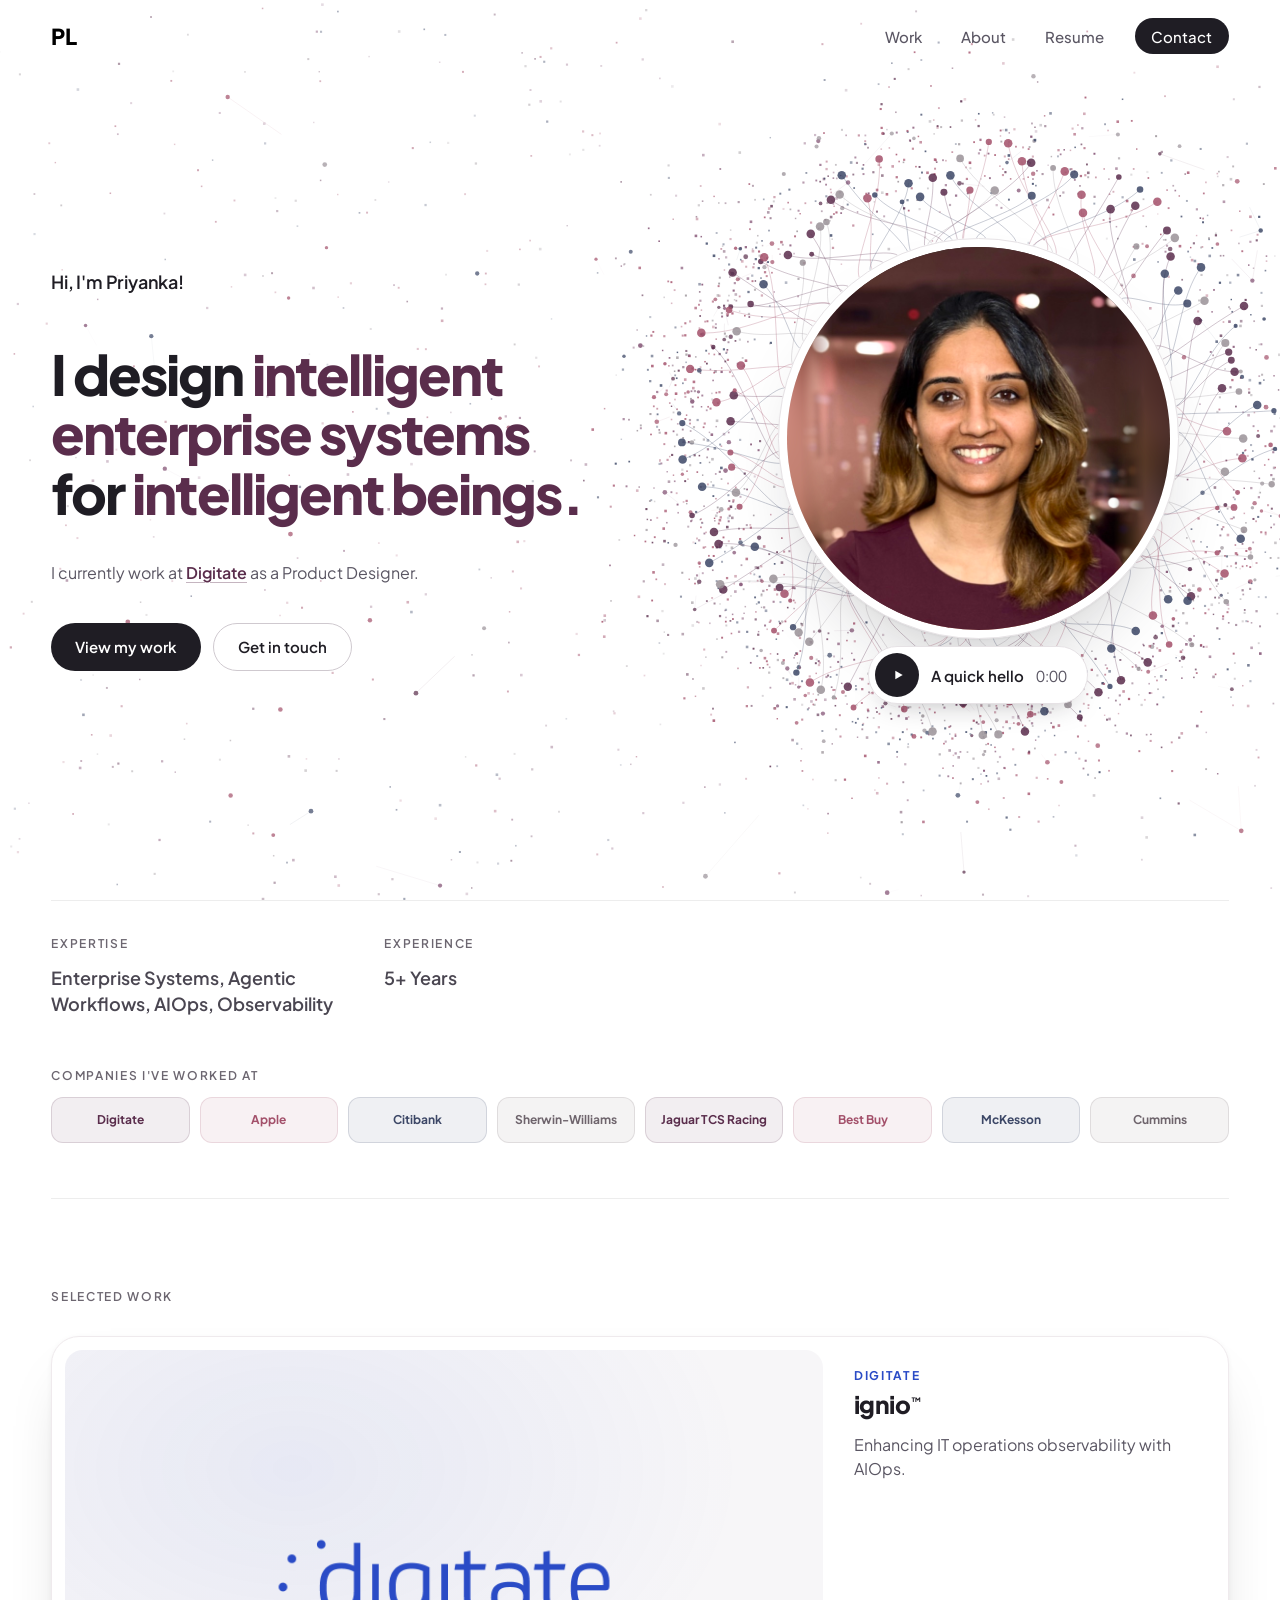
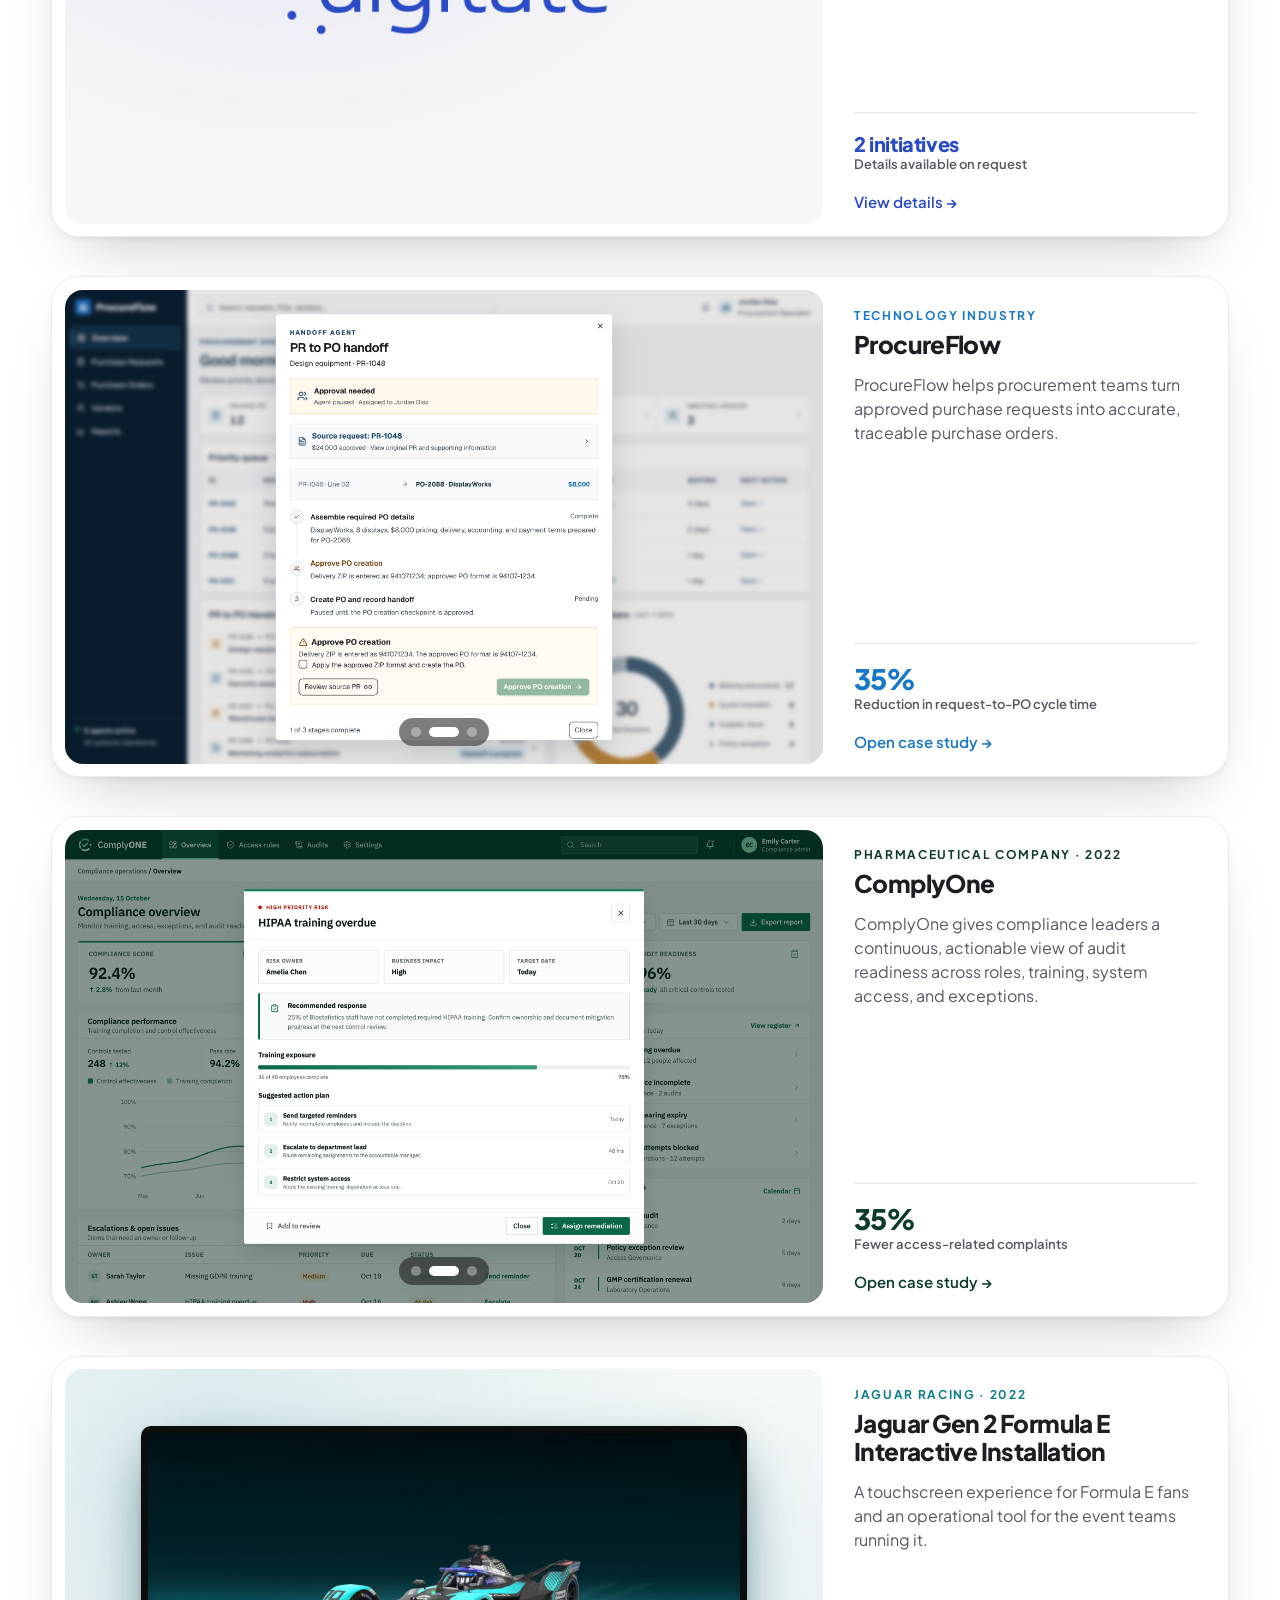
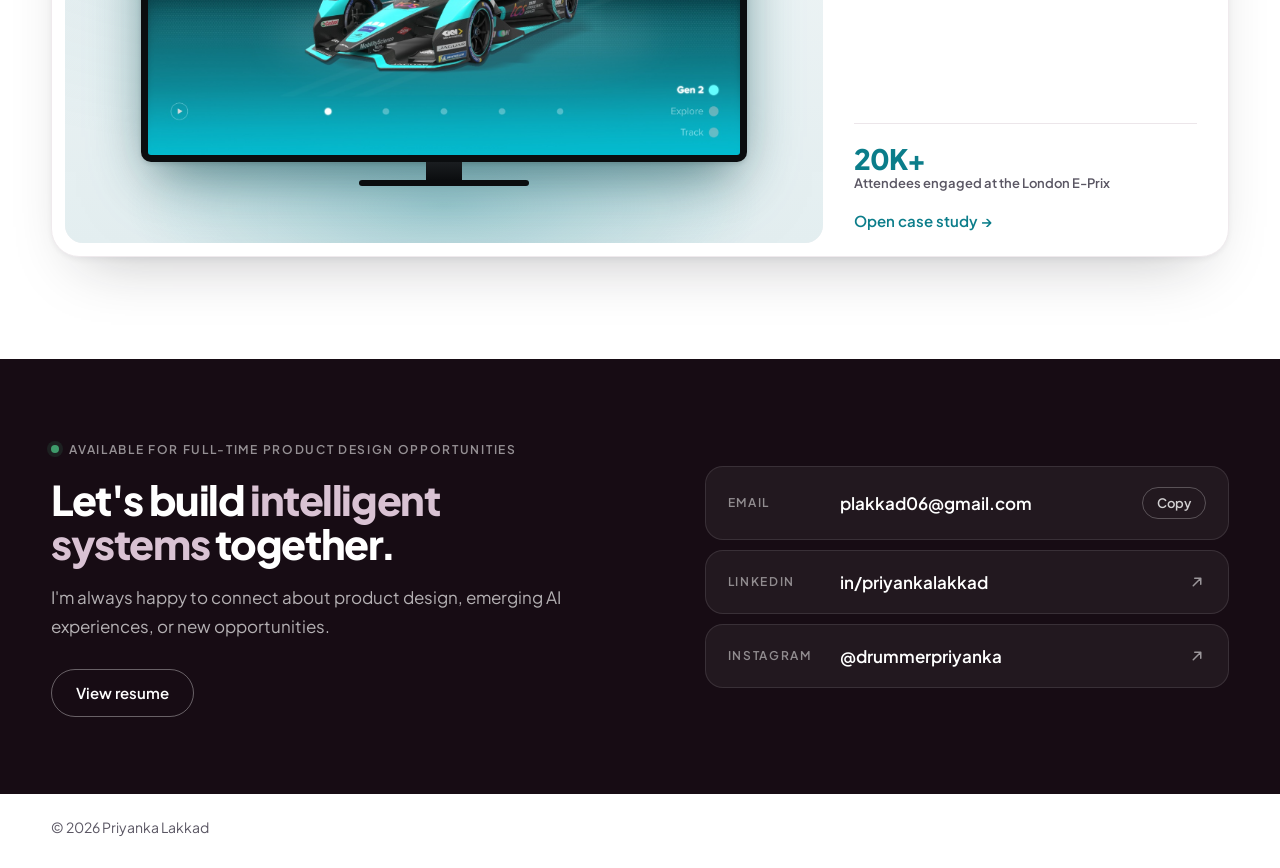
==== commit 6397b81f: "Save faster prototypes: background warm-up, preconnect, earlier lazy load Co-Authored-By: Claude Opu" ====
--- a/index.html
+++ b/index.html
@@ -4,6 +4,9 @@
   <meta charset="utf-8">
   <meta name="viewport" content="width=device-width, initial-scale=1">
   <title>Priyanka Lakkad — Product Designer</title>
+  <!-- Prototype apps: open the connection early so they boot faster -->
+  <link rel="preconnect" href="https://complyone-access-prototype.plakkad.chatgpt.site">
+  <link rel="preconnect" href="https://procureflow-operations.plakkad.chatgpt.site">
   <link rel="preconnect" href="https://fonts.googleapis.com">
   <link rel="preconnect" href="https://fonts.gstatic.com" crossorigin>
   <link href="https://fonts.googleapis.com/css2?family=Plus+Jakarta+Sans:wght@400;500;600;700;800&display=swap" rel="stylesheet">
@@ -309,7 +312,7 @@
       });
     }
   </script>
-  <script src="projects.js?v=9"></script>
+  <script src="projects.js?v=10"></script>
   <button class="to-top" id="to-top" aria-label="Back to top">
     <svg class="to-top-ring" viewBox="0 0 48 48" aria-hidden="true">
       <circle cx="24" cy="24" r="22" class="to-top-track"/>
@@ -324,5 +327,6 @@
   <script src="logo.js?v=10"></script>
   <script src="dust.js?v=6"></script>
   <script src="intro.js?v=5"></script>
+  <script src="warm.js?v=1"></script>
 </body>
 </html>
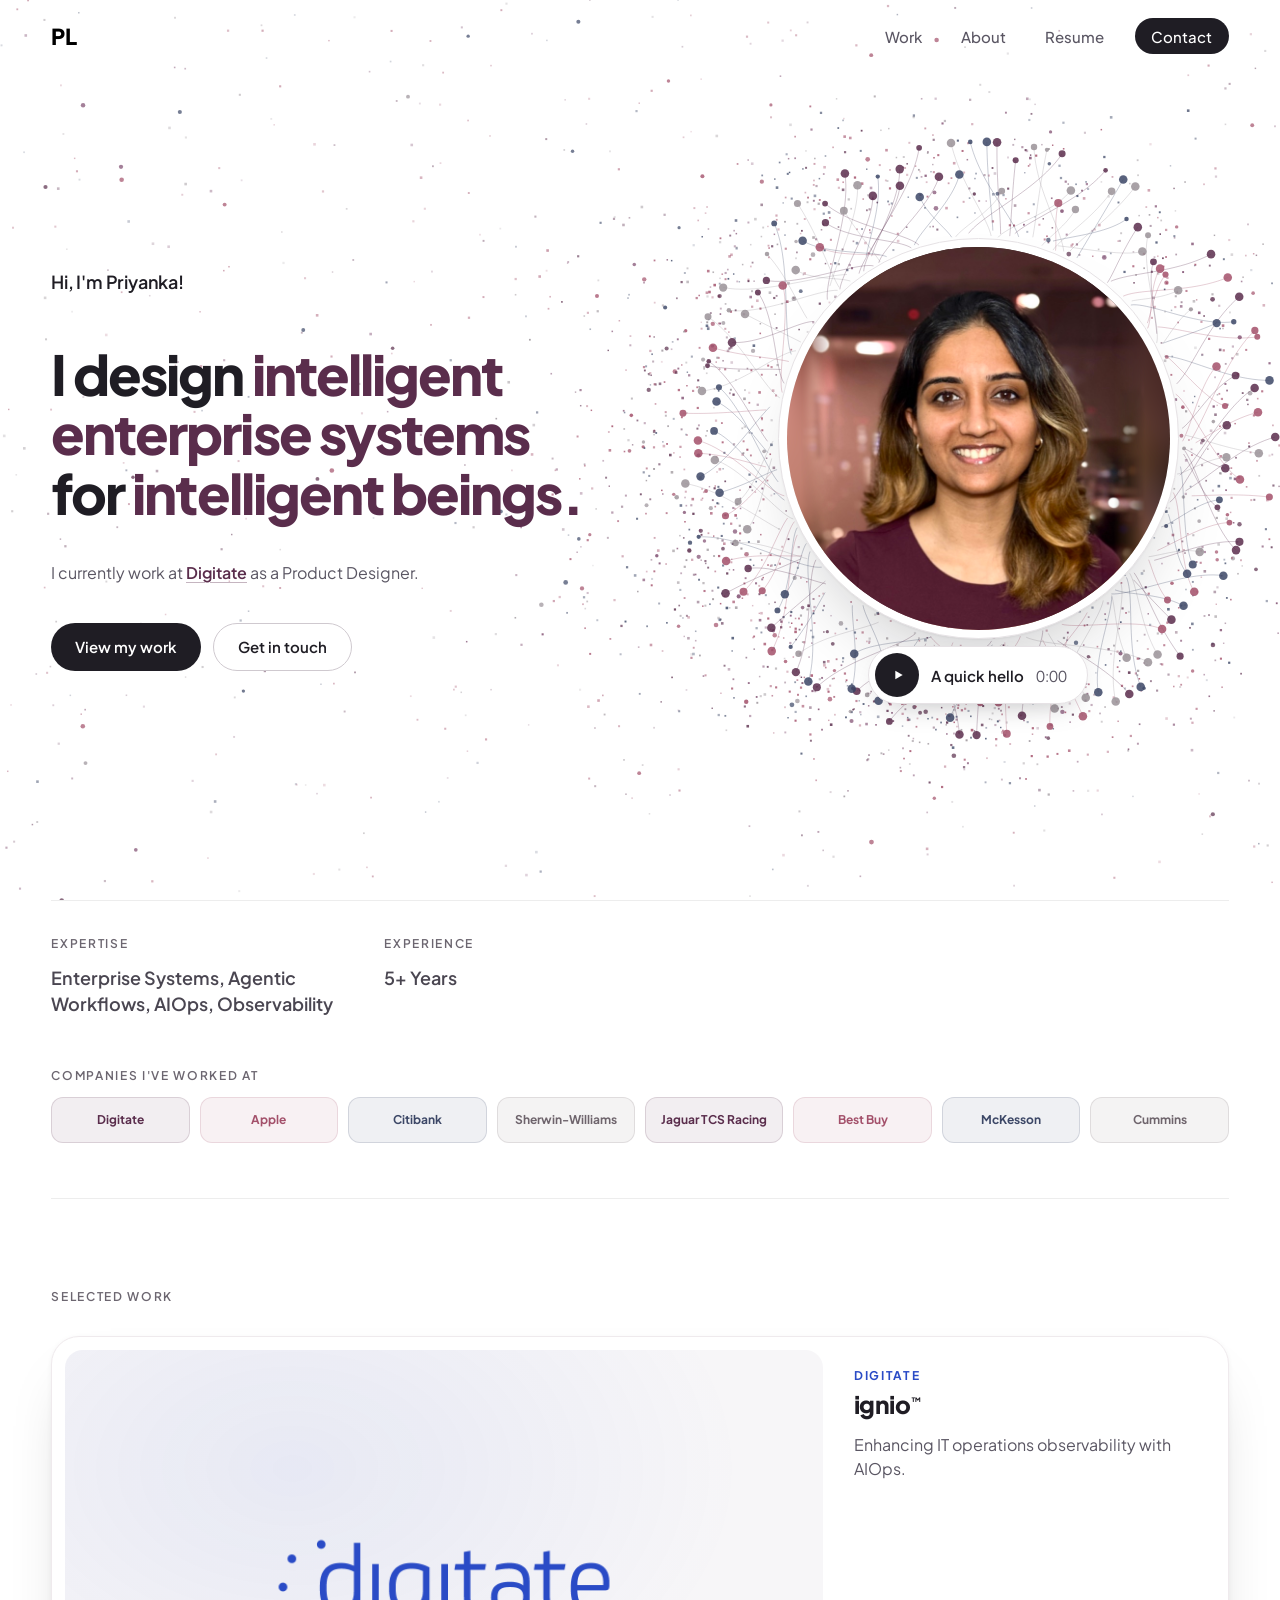
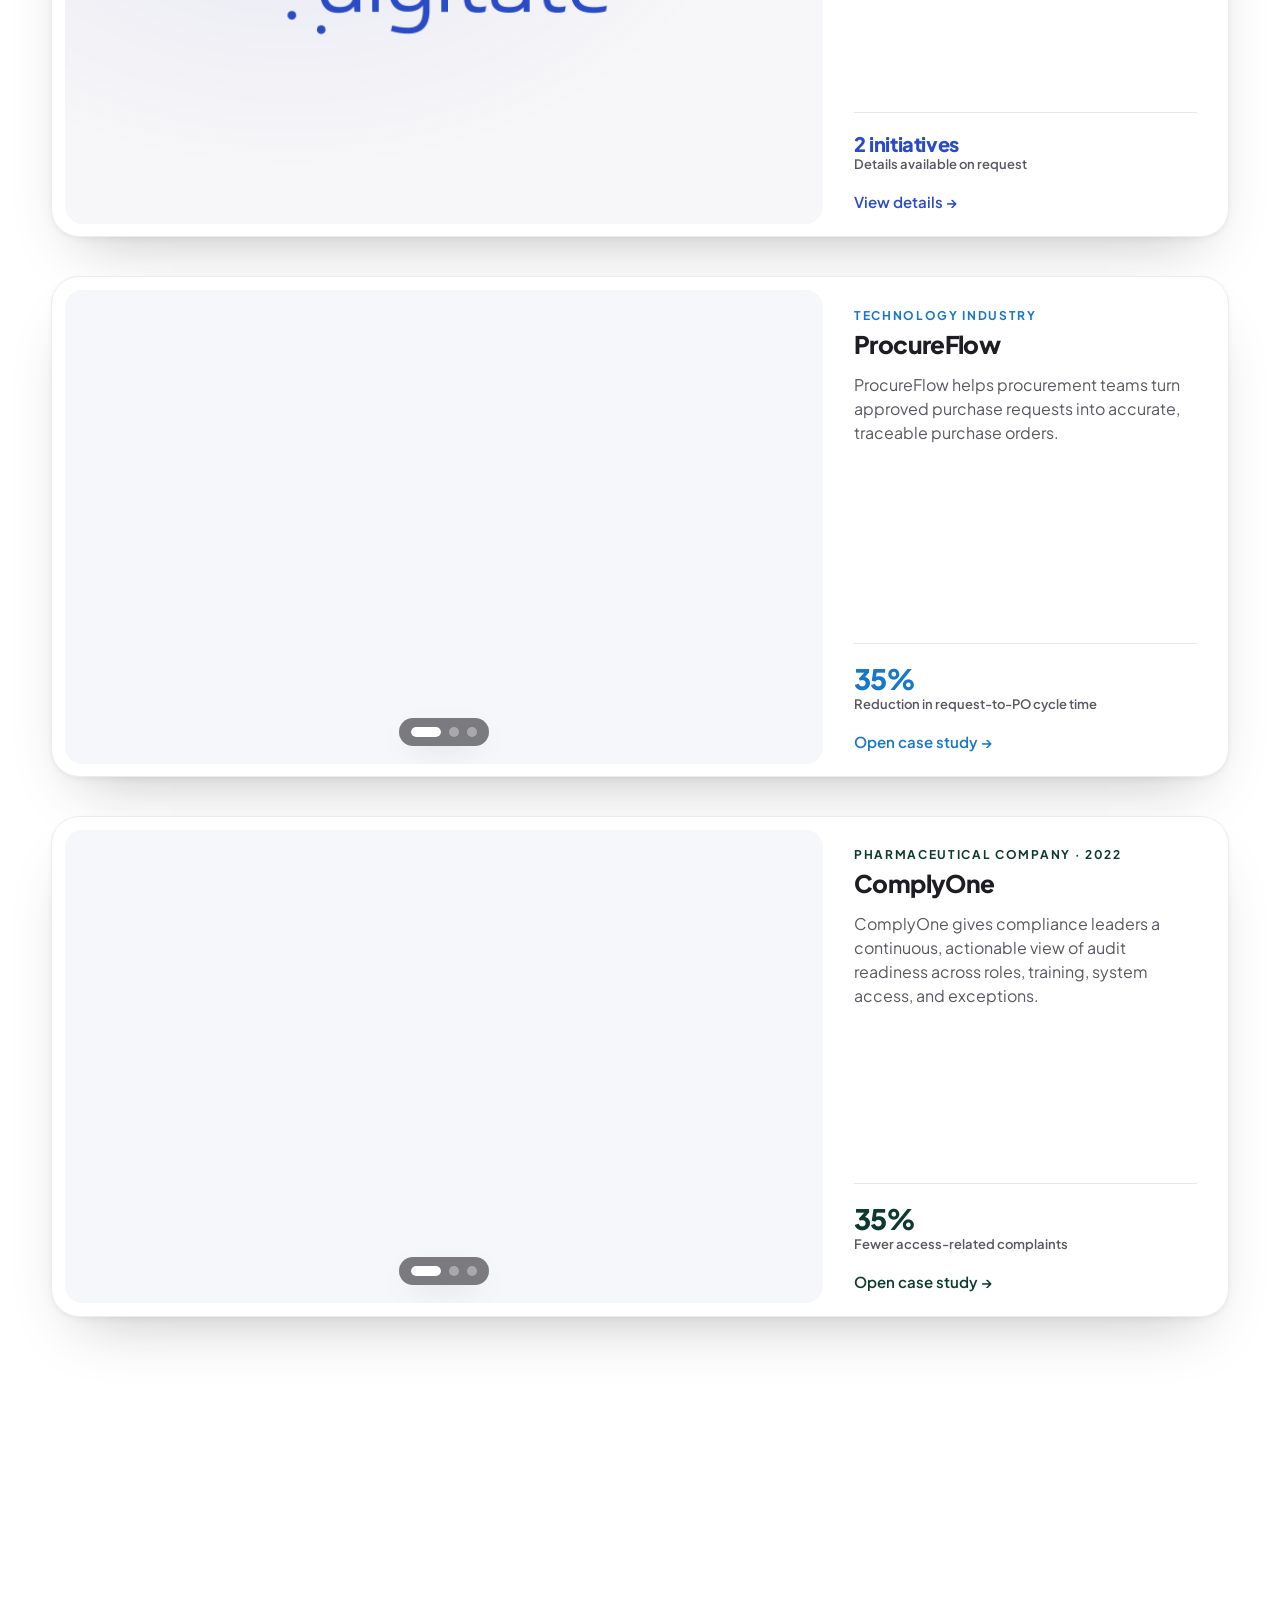
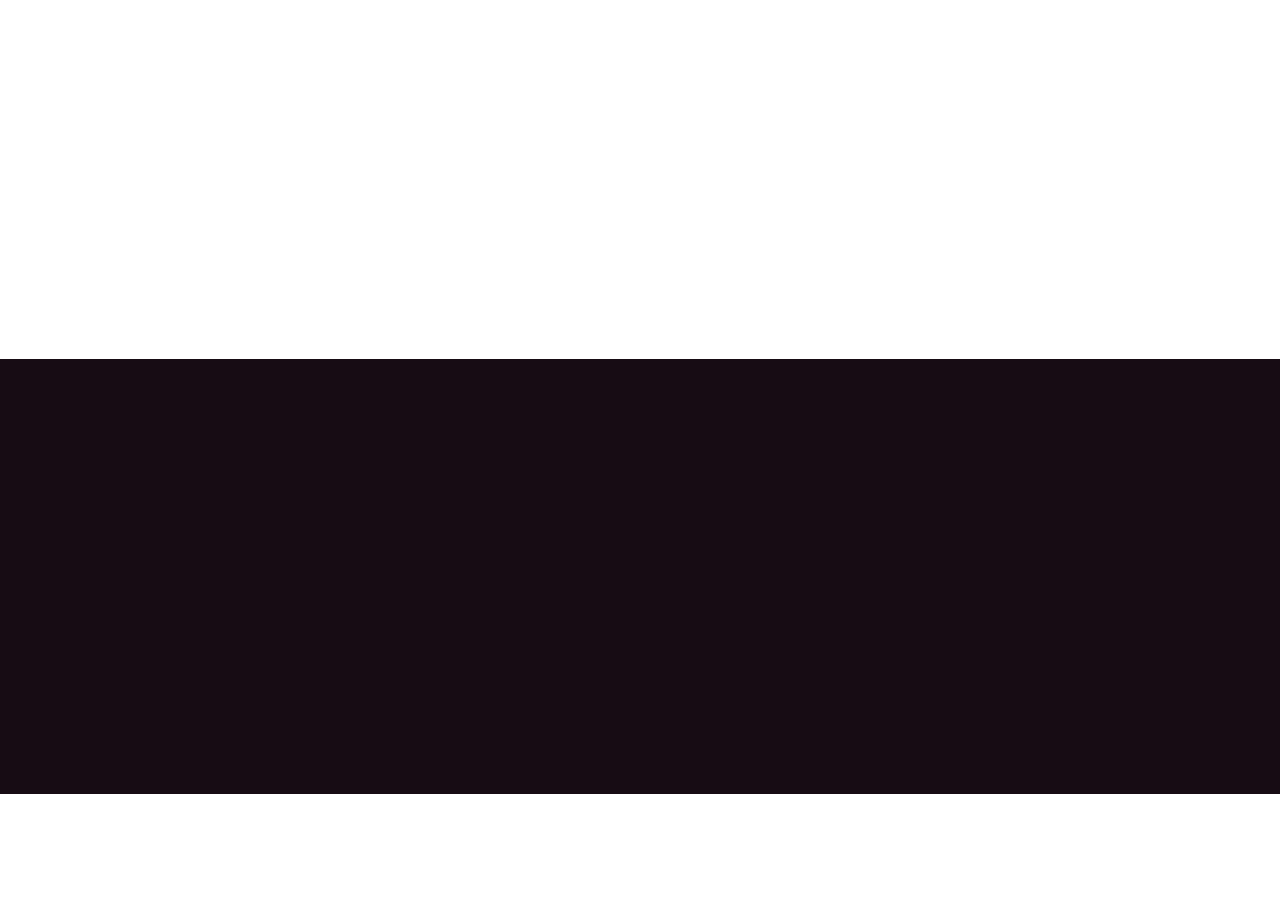
==== commit a9178b11: "Save mobile header glass on first scroll, no dots behind credentials, gentler large-screen scaling C" ====
--- a/index.html
+++ b/index.html
@@ -10,7 +10,7 @@
   <link rel="preconnect" href="https://fonts.googleapis.com">
   <link rel="preconnect" href="https://fonts.gstatic.com" crossorigin>
   <link href="https://fonts.googleapis.com/css2?family=Plus+Jakarta+Sans:wght@400;500;600;700;800&display=swap" rel="stylesheet">
-  <link rel="stylesheet" href="styles.css?v=292">
+  <link rel="stylesheet" href="styles.css?v=293">
   <script>document.documentElement.classList.add("js", "is-home");</script>
 </head>
 <body>
@@ -323,7 +323,7 @@
 
   <script src="contact.js?v=1"></script>
   <script src="ambient.js?v=5"></script>
-  <script src="scroll.js?v=10"></script>
+  <script src="scroll.js?v=11"></script>
   <script src="logo.js?v=10"></script>
   <script src="dust.js?v=6"></script>
   <script src="intro.js?v=5"></script>
--- a/styles.css
+++ b/styles.css
@@ -352,6 +352,8 @@
   position: relative;
   padding-top: 36px;
   padding-bottom: 56px;
+  /* Solid so the background dots don't show through the text */
+  background: var(--ivory);
 }
 /* Divider lines above and below the strip, aligned with the content */
 .creds::before,
@@ -2794,8 +2796,7 @@
 .shot-scroll img { display: block; width: 100%; height: auto; }
 .shot-scroll.is-scrolled .stepper-hint { opacity: 0; }
 
-/* Large monitors: scale the whole site up so it fills the screen instead of
-   sitting in a narrow column with small text */
-@media (min-width: 1900px) { html { zoom: 1.15; } }
-@media (min-width: 2300px) { html { zoom: 1.3; } }
-@media (min-width: 3200px) { html { zoom: 1.6; } }
+/* Very large monitors: scale the site up a little so it doesn't sit in a
+   narrow column with small text (normal 1920x1080 screens are unchanged) */
+@media (min-width: 2300px) and (min-height: 1250px) { html { zoom: 1.12; } }
+@media (min-width: 3200px) and (min-height: 1700px) { html { zoom: 1.35; } }
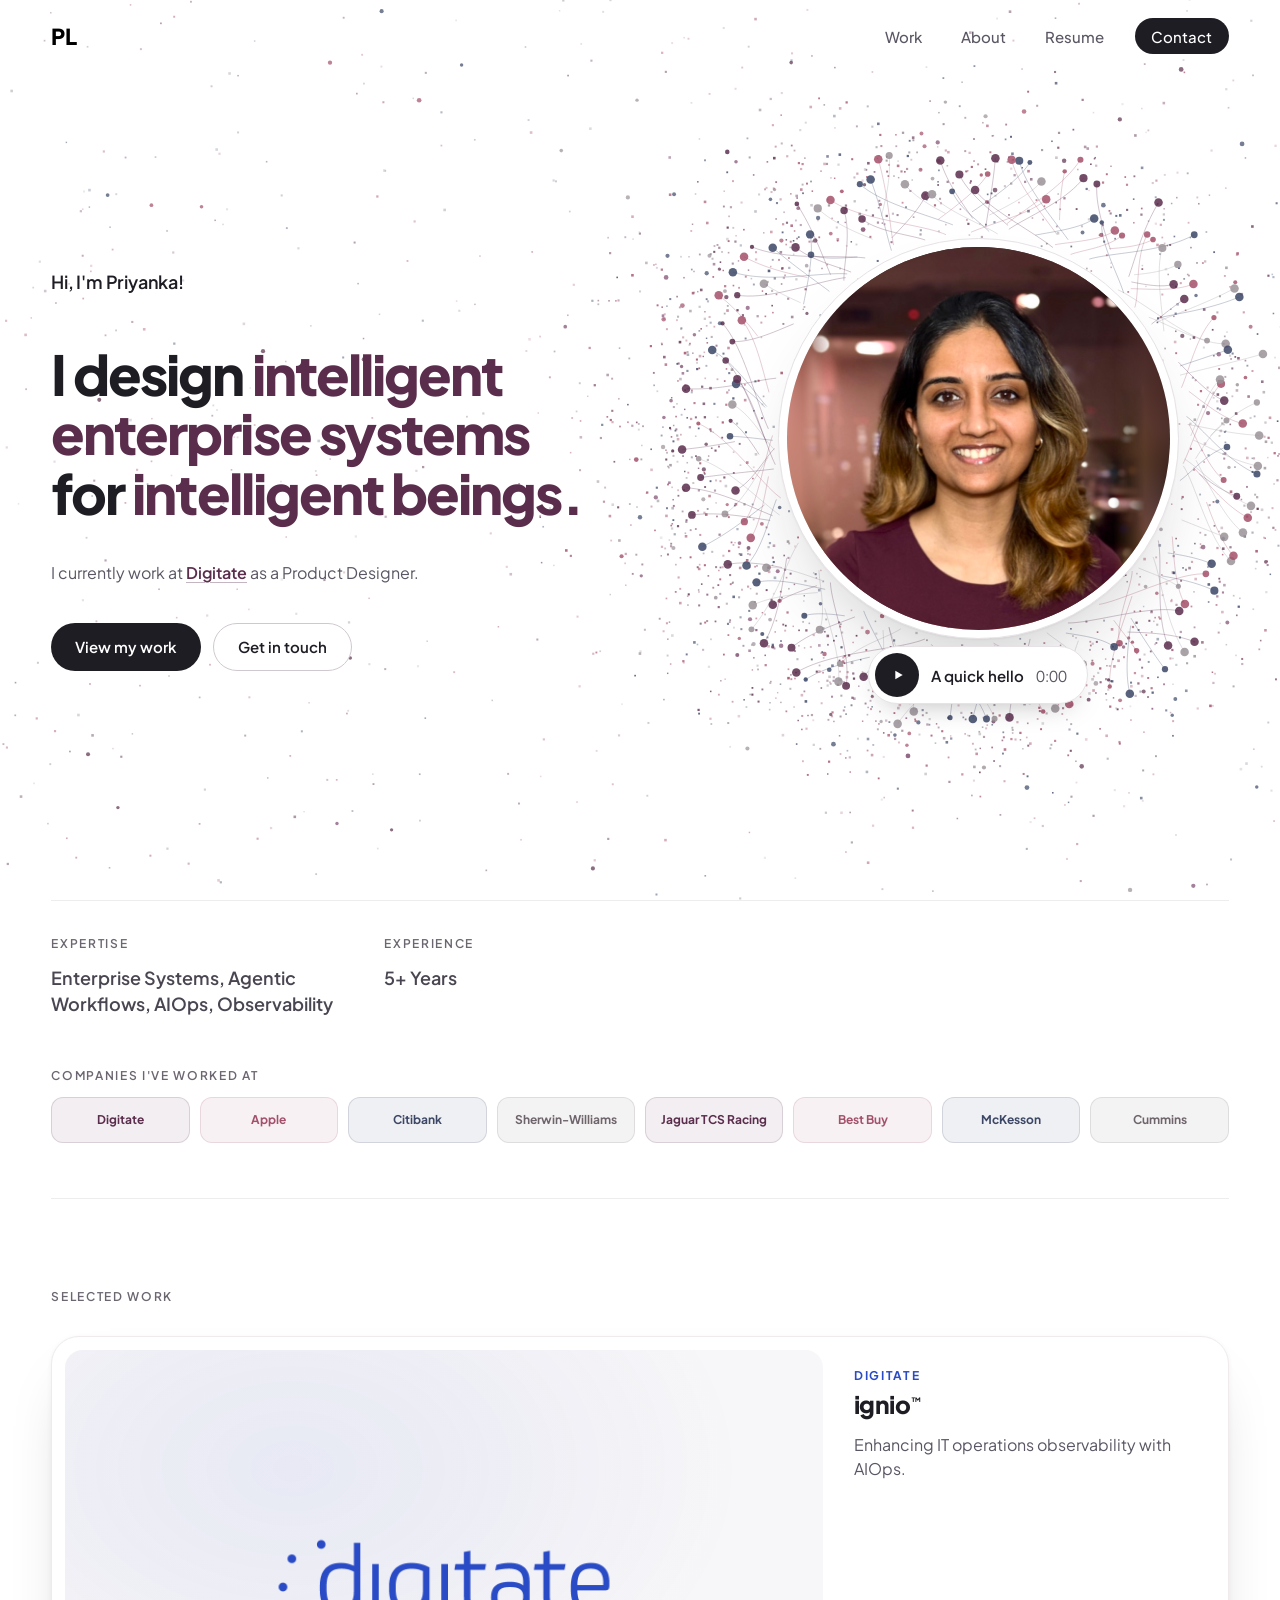
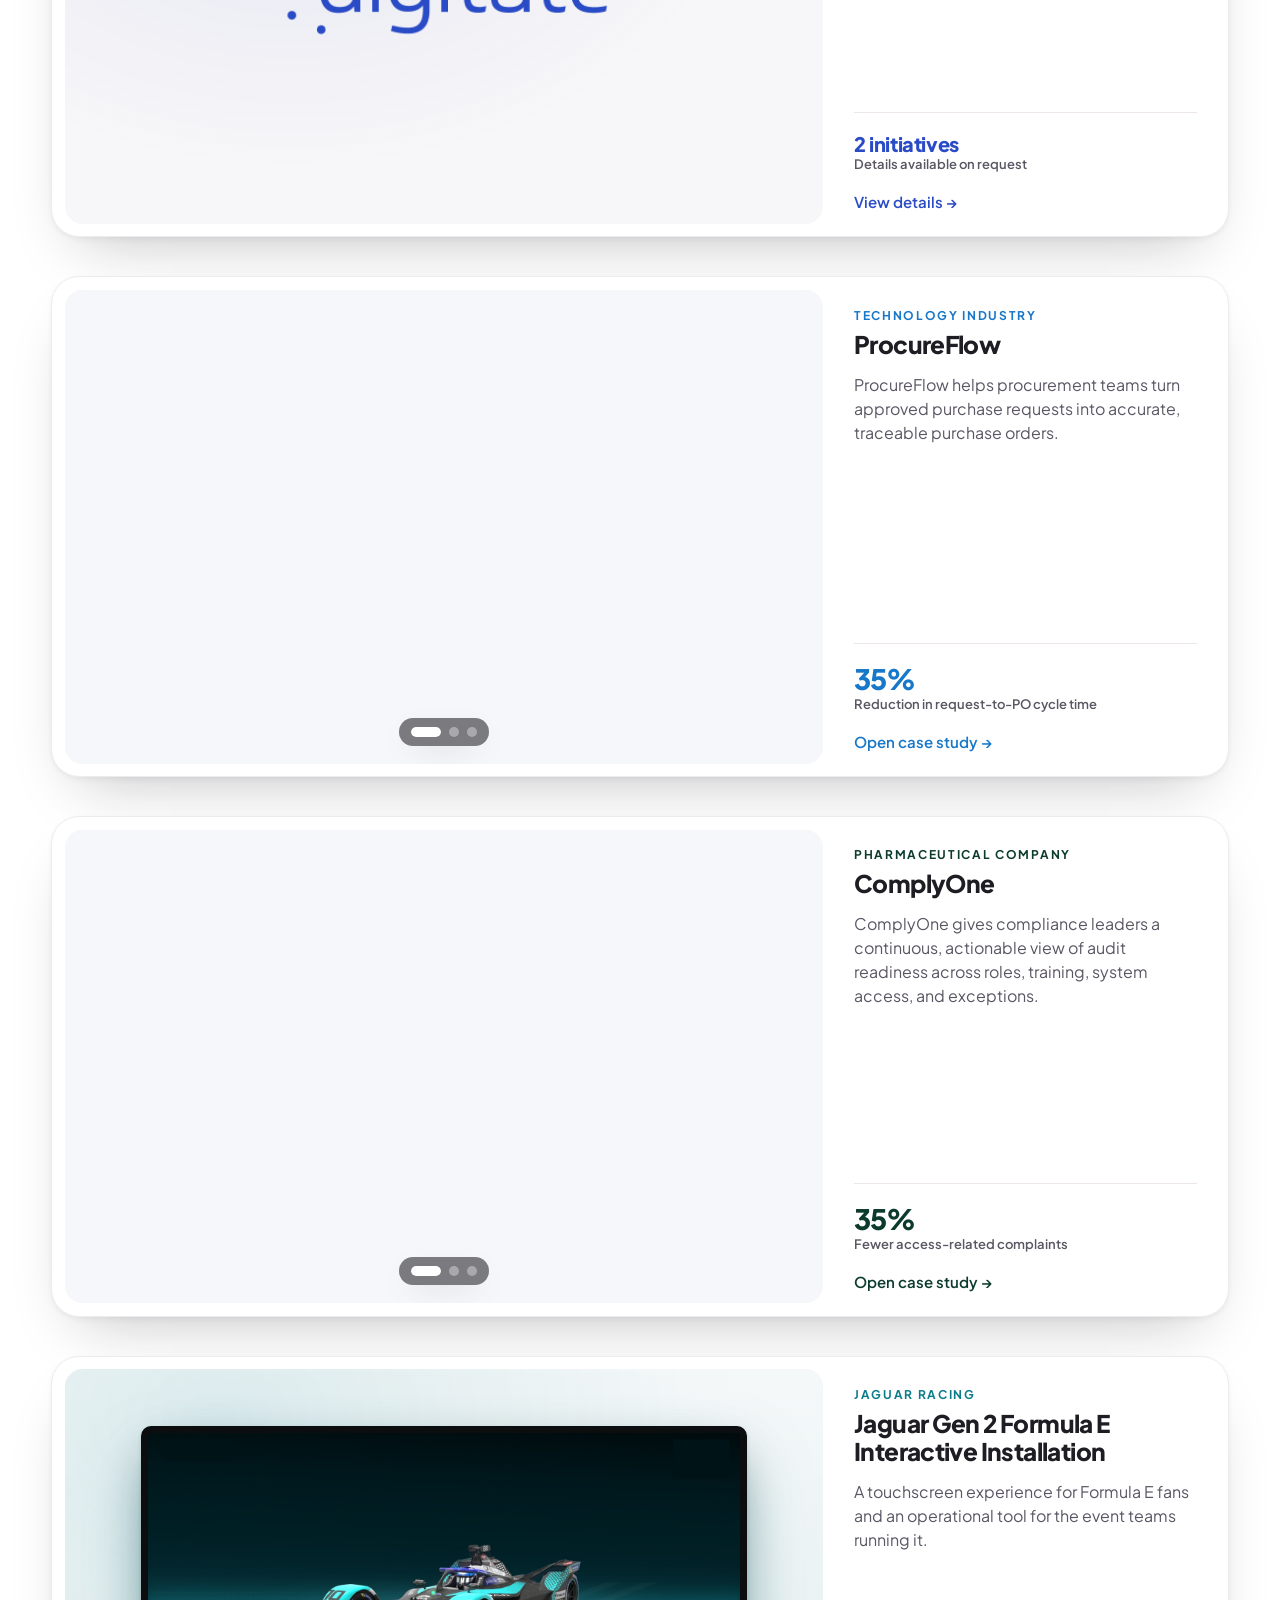
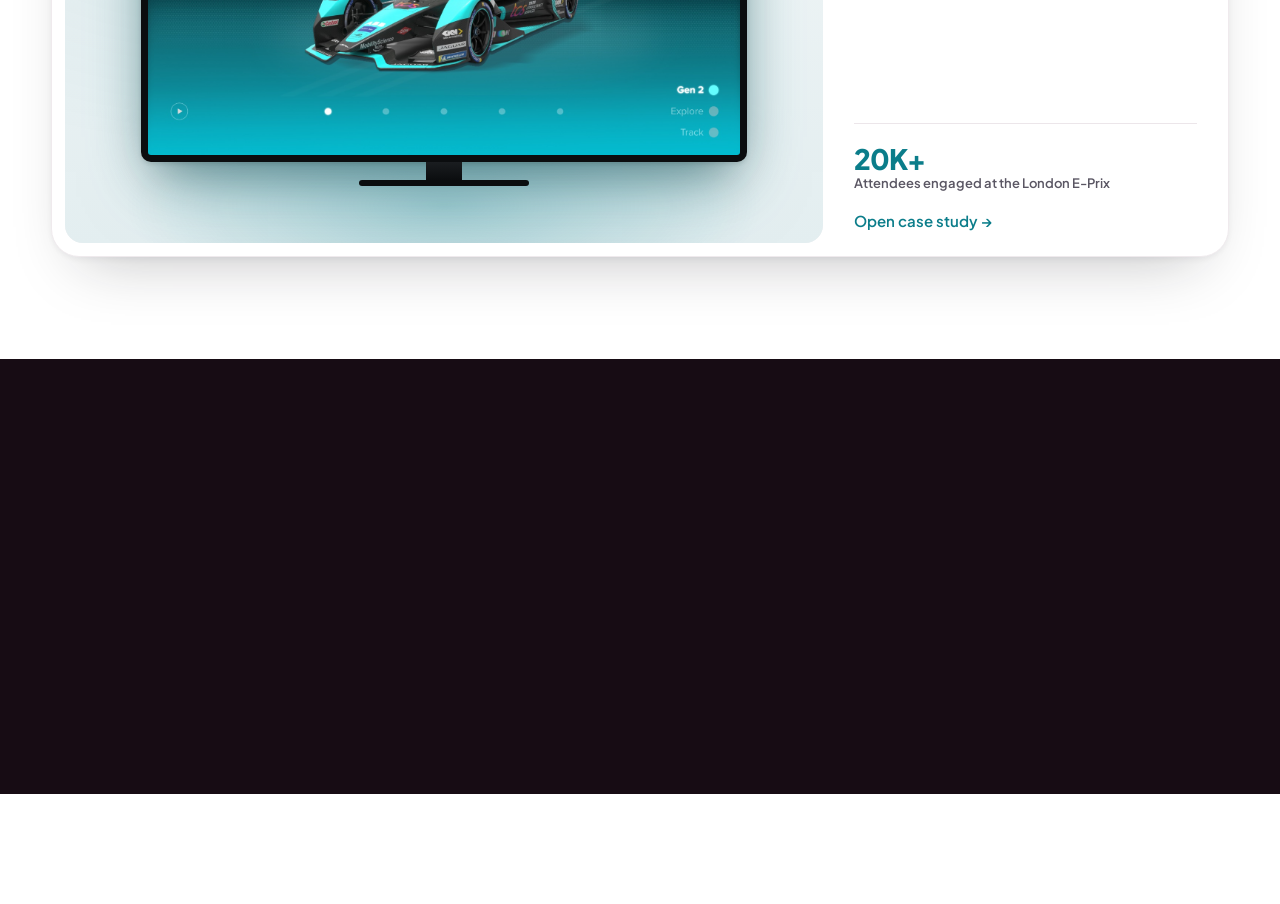
==== commit 29d7af2f: "Save 2x ProcureFlow screenshots, no years on project labels, glassy header on first scroll Co-Author" ====
--- a/index.html
+++ b/index.html
@@ -131,7 +131,7 @@
       <div class="showcase">
         <!-- ProcureFlow screens from the case study's Solution section: live pages scaled to the card, plus the handoff capture -->
         <div class="screen is-active is-live" role="tabpanel" data-panel="one"><iframe data-src="https://procureflow-operations.plakkad.chatgpt.site/#/overview" title="ProcureFlow: Dashboard" referrerpolicy="no-referrer" tabindex="-1"></iframe></div>
-        <div class="screen is-live" role="tabpanel" data-panel="two"><img src="images/human-checkpoint-handoff.png" alt="ProcureFlow: PR to PO handoff, paused for approval"></div>
+        <div class="screen is-live" role="tabpanel" data-panel="two"><img src="images/human-checkpoint-handoff.png?v=2" alt="ProcureFlow: PR to PO handoff, paused for approval"></div>
         <div class="screen is-live" role="tabpanel" data-panel="three"><iframe data-src="https://procureflow-operations.plakkad.chatgpt.site/#/purchase-orders/PO-2088" title="ProcureFlow: PO-2088" referrerpolicy="no-referrer" tabindex="-1"></iframe></div>
 
         <div class="app-tabs" role="tablist" aria-label="Project screens">
@@ -173,7 +173,7 @@
 
       <div class="project-info">
         <div class="project-info-text">
-          <p class="panel-kicker">Pharmaceutical Company · 2022</p>
+          <p class="panel-kicker">Pharmaceutical Company</p>
           <h3 class="project-title">ComplyOne</h3>
           <p>ComplyOne gives compliance leaders a continuous, actionable view of audit readiness across roles, training, system access, and exceptions.</p>
         </div>
@@ -201,7 +201,7 @@
 
       <div class="project-info">
         <div class="project-info-text">
-          <p class="panel-kicker">Jaguar Racing · 2022</p>
+          <p class="panel-kicker">Jaguar Racing</p>
           <h3 class="project-title">Jaguar Gen 2 Formula E Interactive Installation</h3>
           <p>A touchscreen experience for Formula E fans and an operational tool for the event teams running it.</p>
         </div>
@@ -323,7 +323,7 @@
 
   <script src="contact.js?v=1"></script>
   <script src="ambient.js?v=5"></script>
-  <script src="scroll.js?v=11"></script>
+  <script src="scroll.js?v=12"></script>
   <script src="logo.js?v=10"></script>
   <script src="dust.js?v=6"></script>
   <script src="intro.js?v=5"></script>
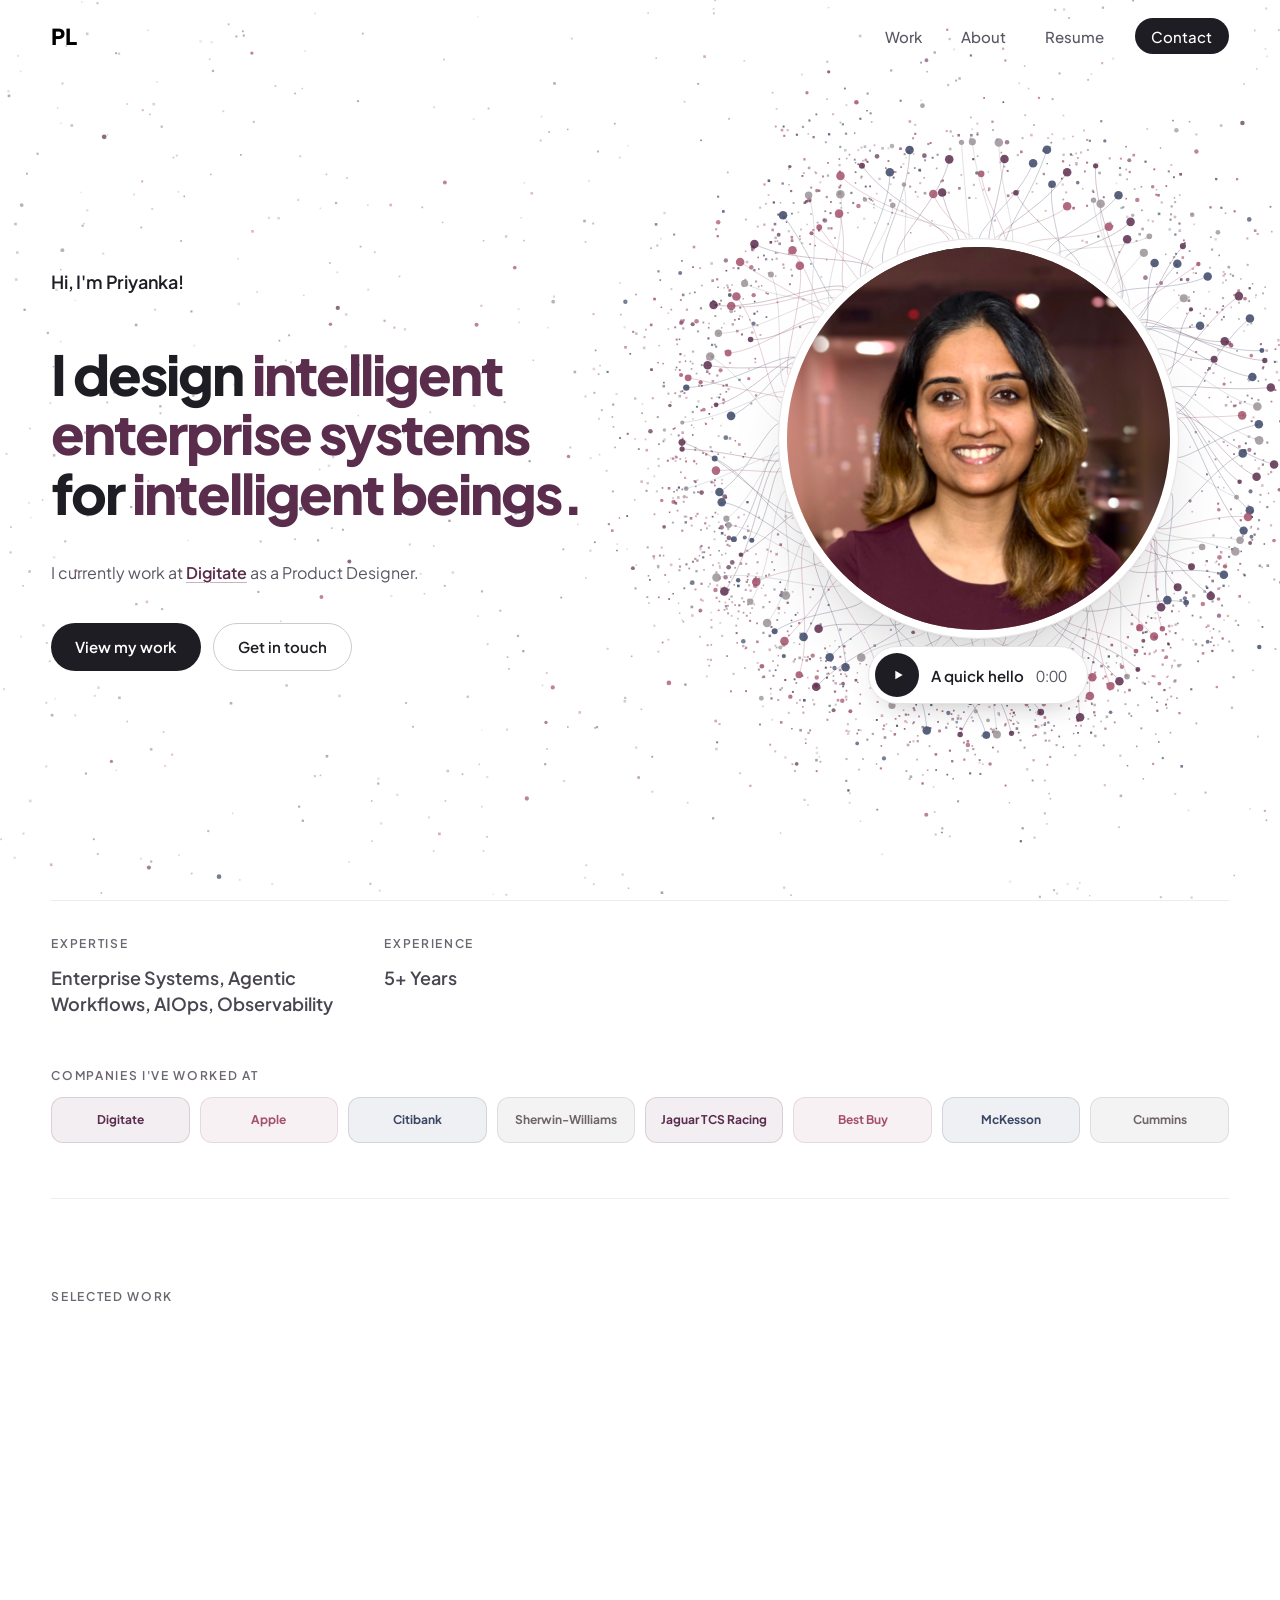
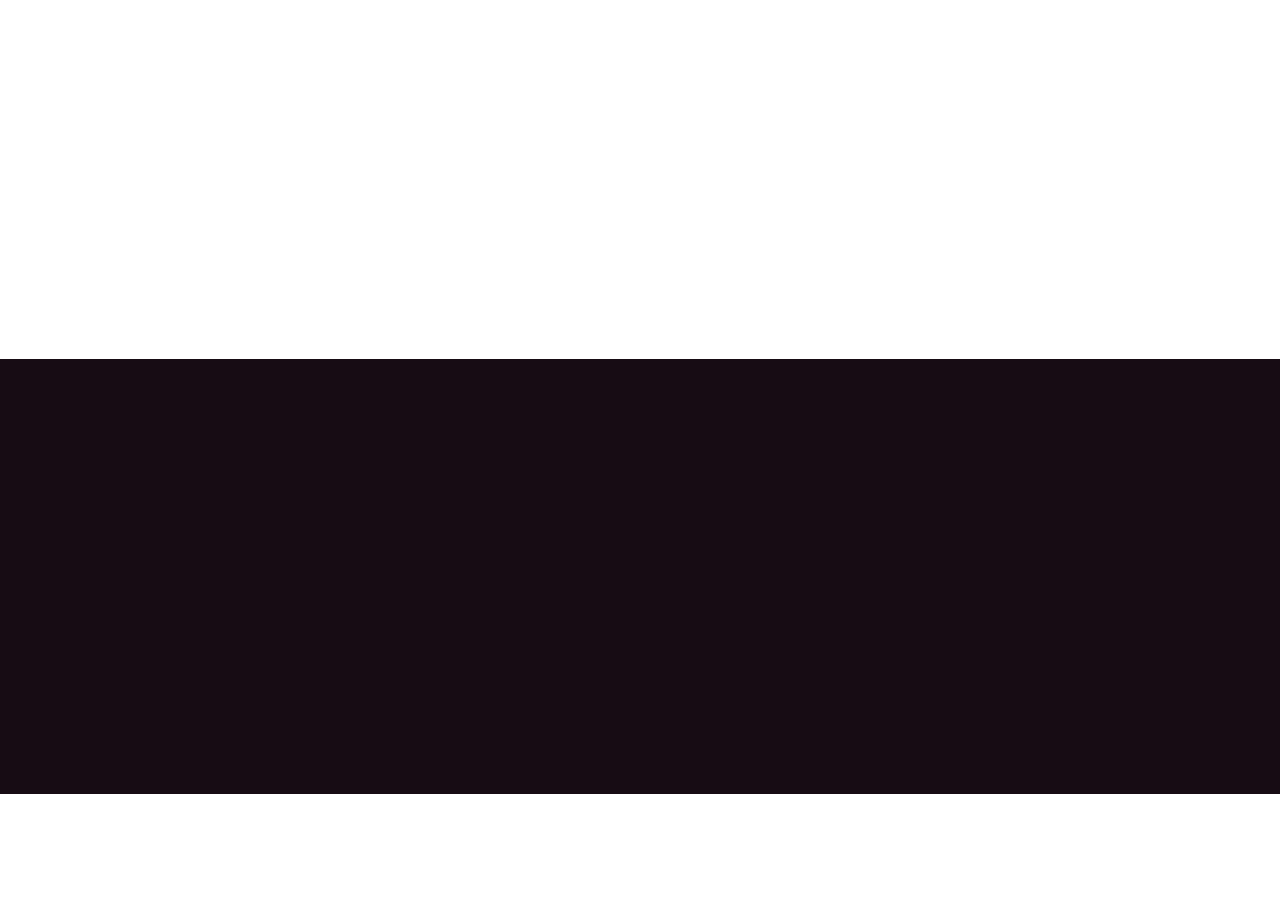
==== commit 95f8b2cf: "Save Digitate logo as SVG so it stays sharp at any size Co-Authored-By: Claude Opus 5.5 <noreply@ant" ====
--- a/index.html
+++ b/index.html
@@ -108,7 +108,7 @@
          Each tab shows one key screen of the design; swap the placeholders for <img> tags. -->
     <article class="project-app" data-project data-reveal style="--accent: #2a4bc6">
       <div class="showcase showcase-logo">
-        <img src="images/digitate-logo.png" alt="Digitate" width="800" height="320">
+        <img src="images/digitate-logo.svg" alt="Digitate" width="800" height="320">
       </div>
 
       <div class="project-info">
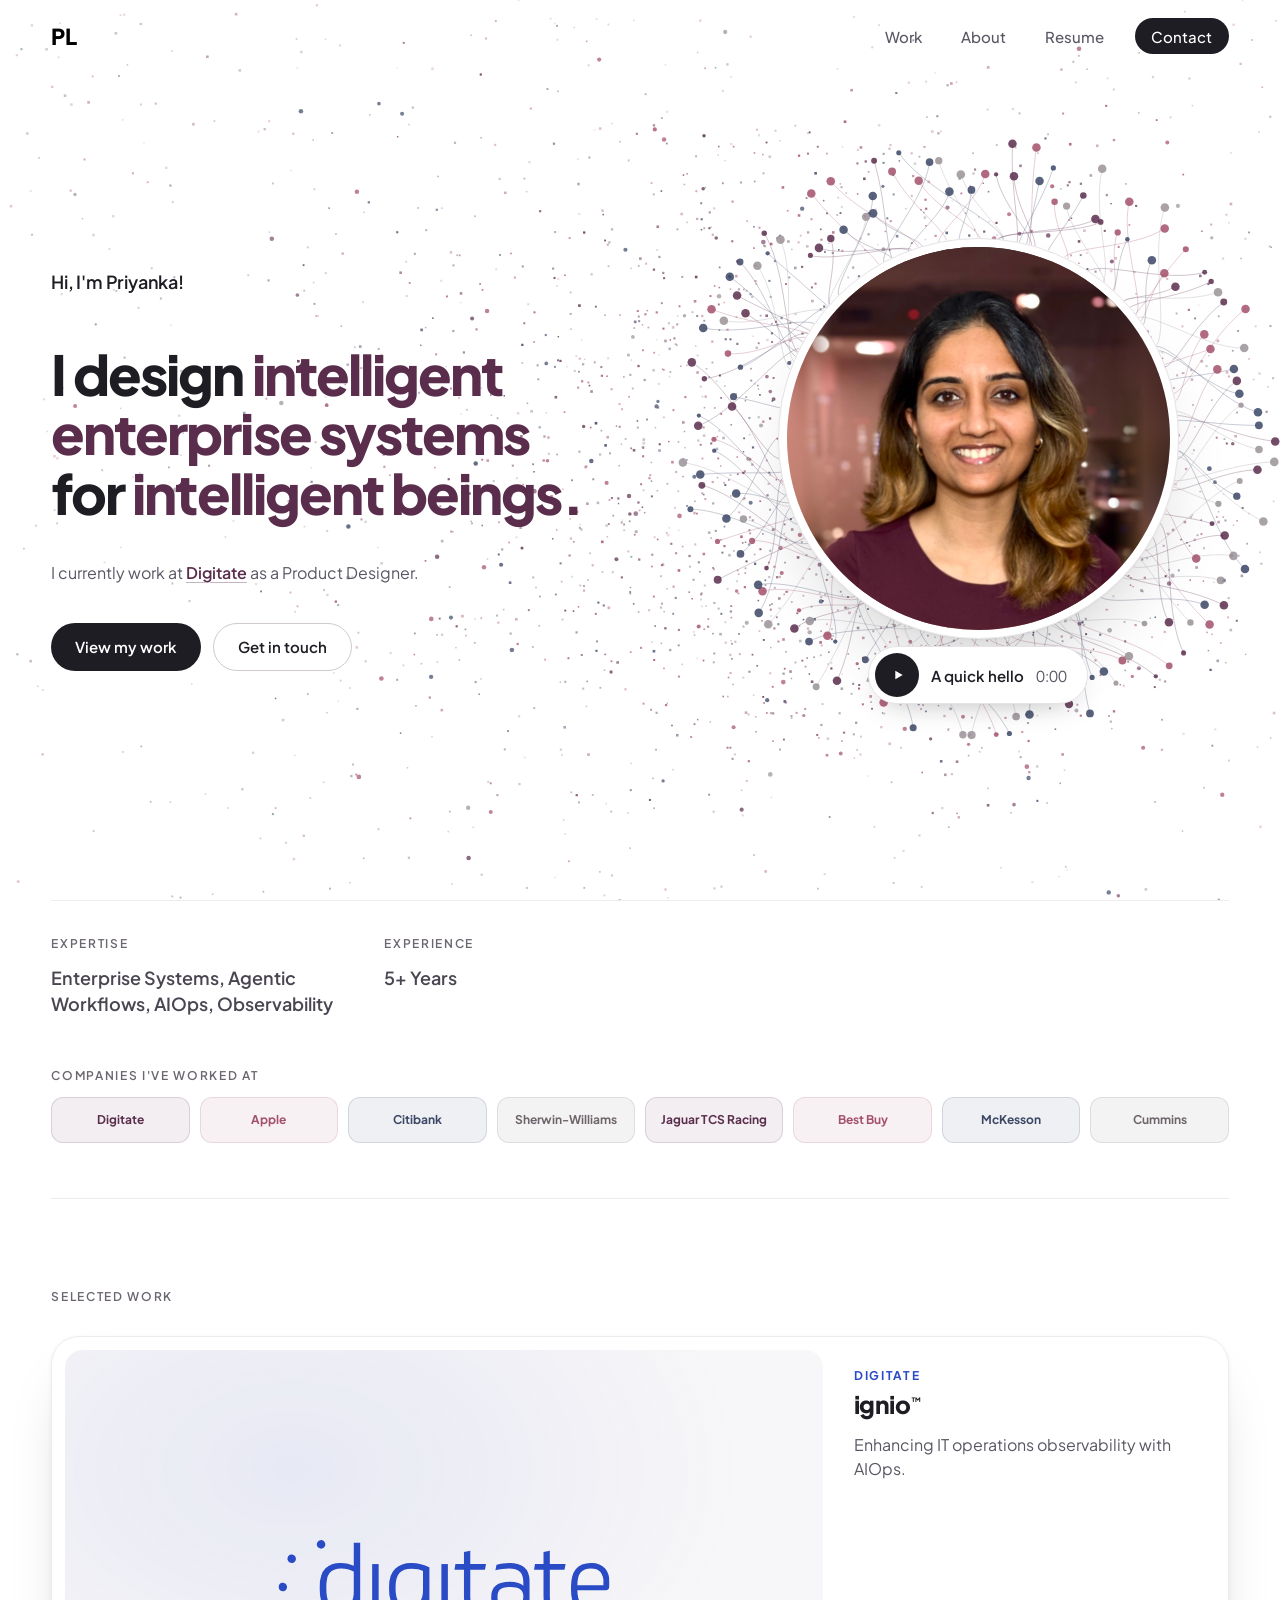
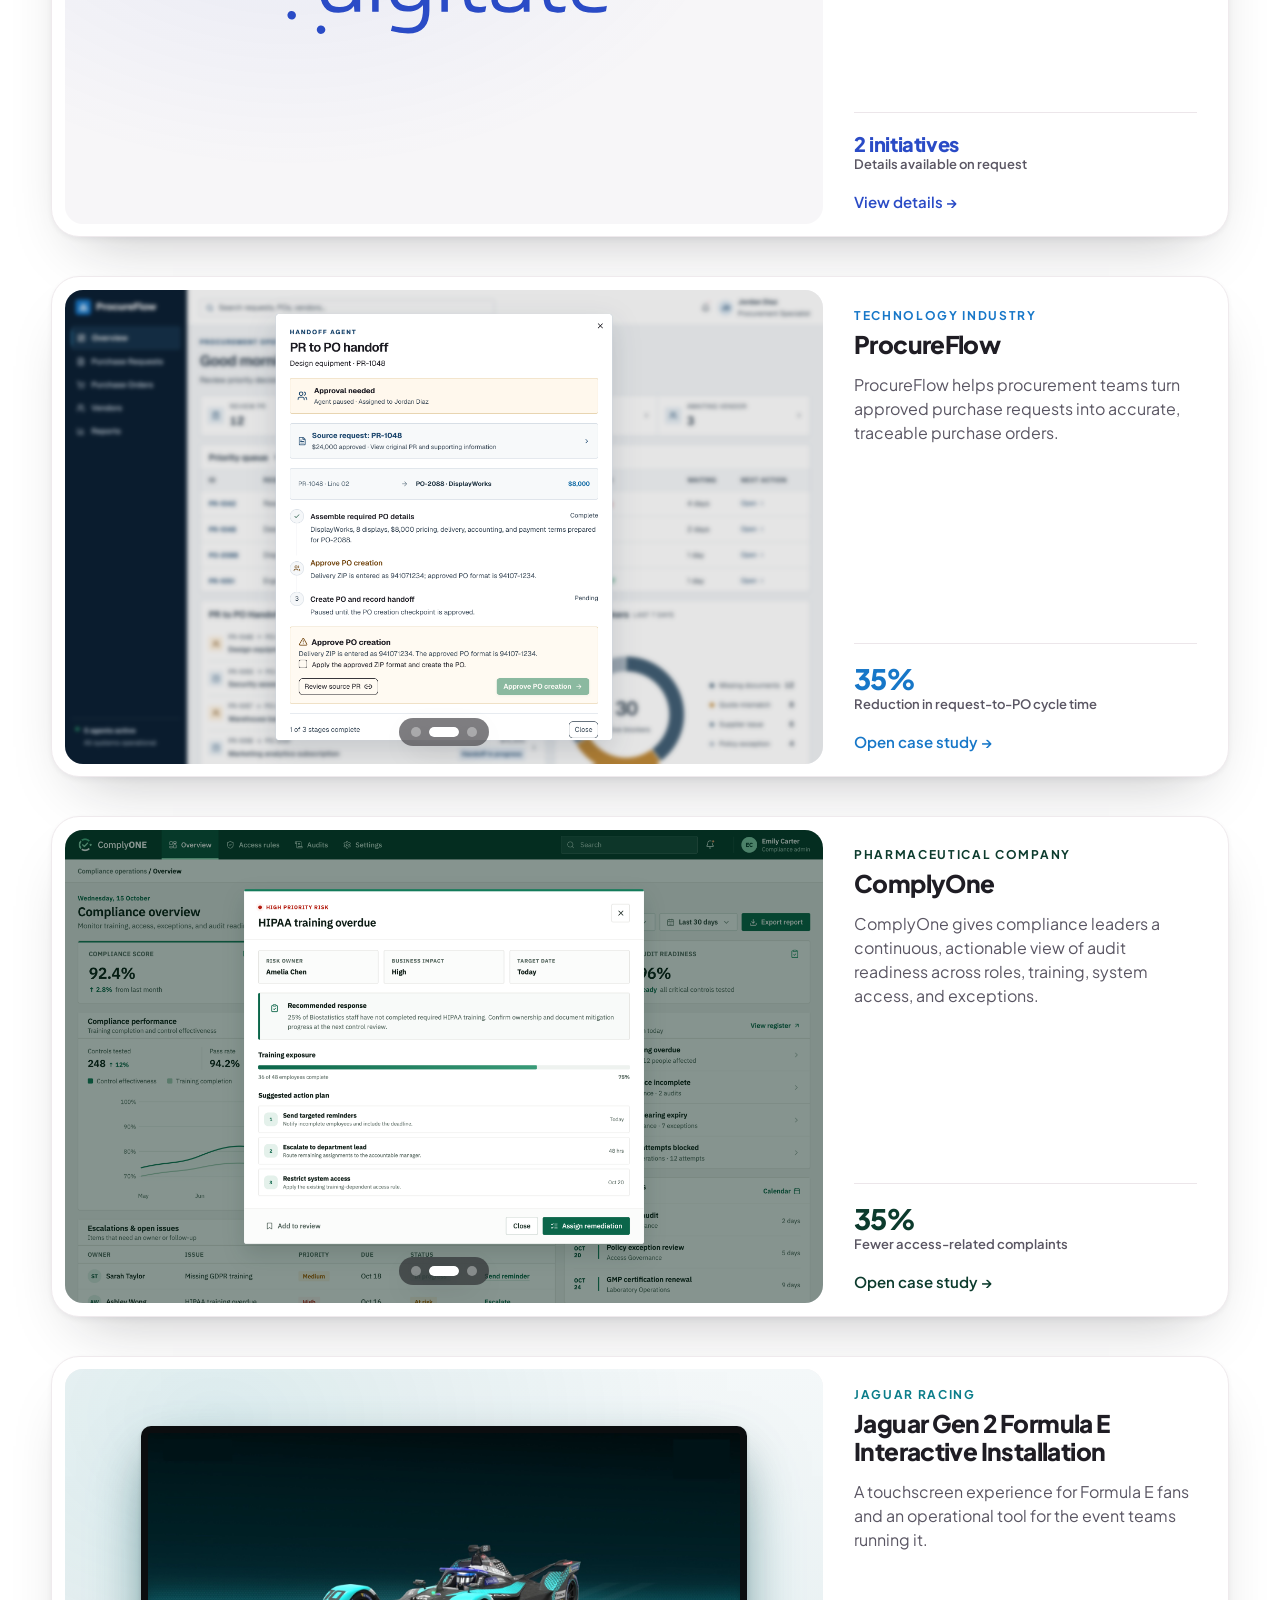
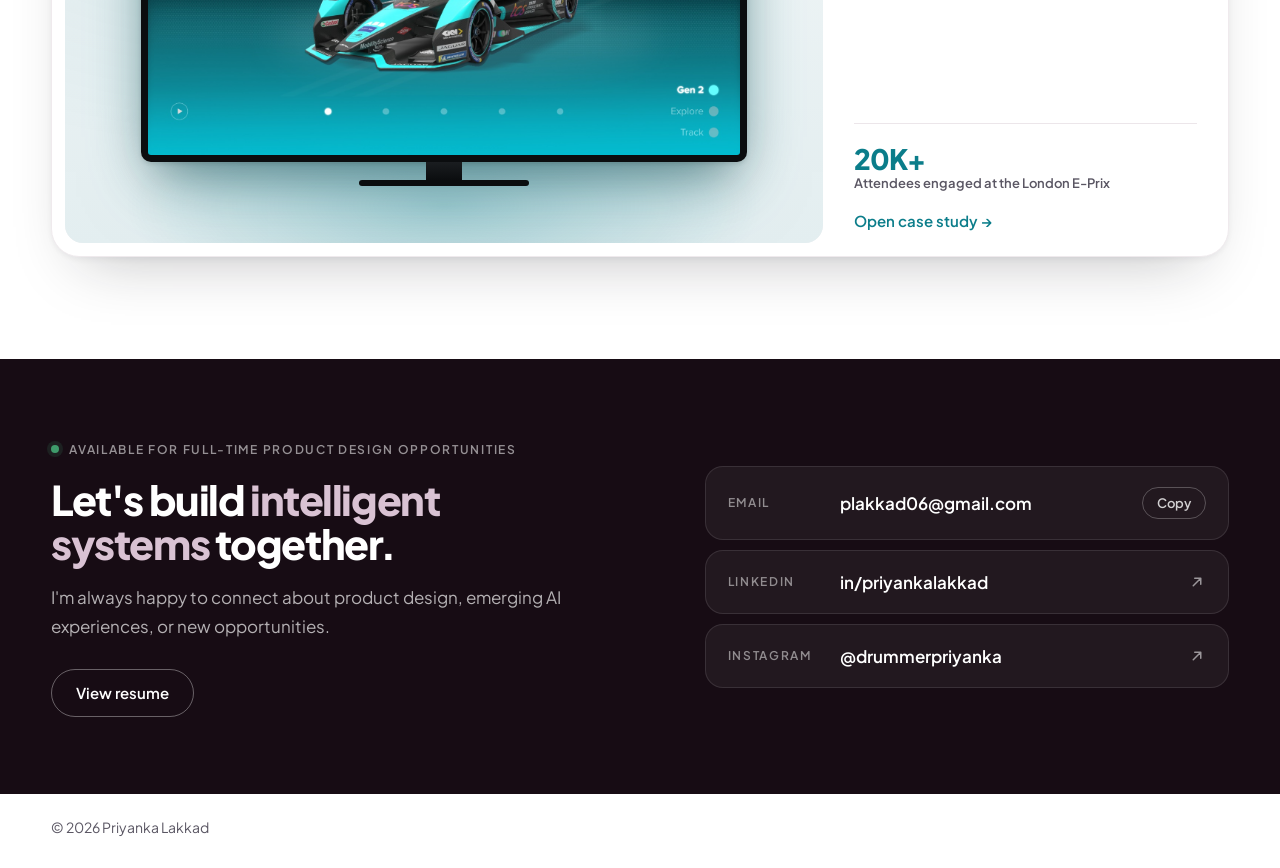
==== commit 246f5844: "Save tab title "Priyanka Lakkad Portfolio" and PL favicon matching the header logo Co-Authored-By: C" ====
--- a/index.html
+++ b/index.html
@@ -3,7 +3,10 @@
 <head>
   <meta charset="utf-8">
   <meta name="viewport" content="width=device-width, initial-scale=1">
-  <title>Priyanka Lakkad — Product Designer</title>
+  <title>Priyanka Lakkad Portfolio</title>
+  <link rel="icon" href="favicon.svg?v=2" type="image/svg+xml">
+  <link rel="icon" href="favicon-32.png?v=2" sizes="32x32" type="image/png">
+  <link rel="apple-touch-icon" href="apple-touch-icon.png?v=2">
   <!-- Prototype apps: open the connection early so they boot faster -->
   <link rel="preconnect" href="https://complyone-access-prototype.plakkad.chatgpt.site">
   <link rel="preconnect" href="https://procureflow-operations.plakkad.chatgpt.site">
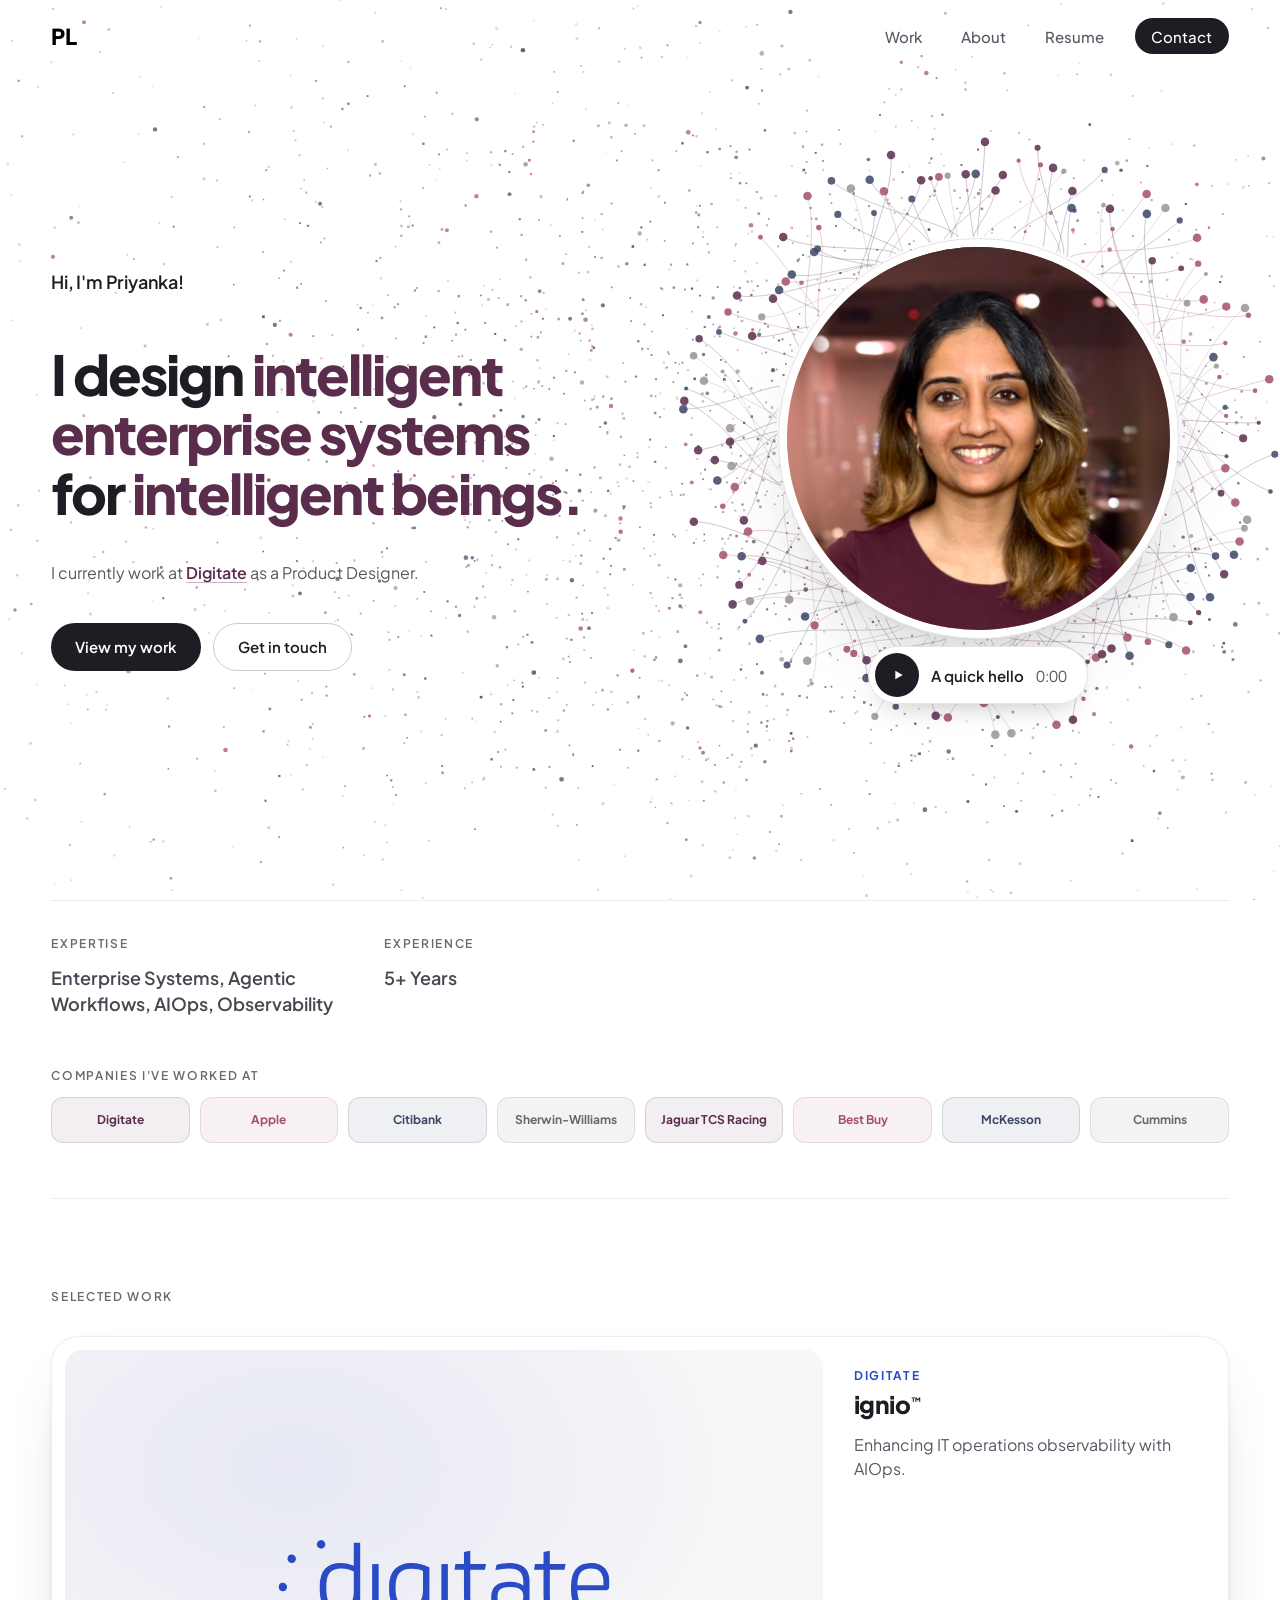
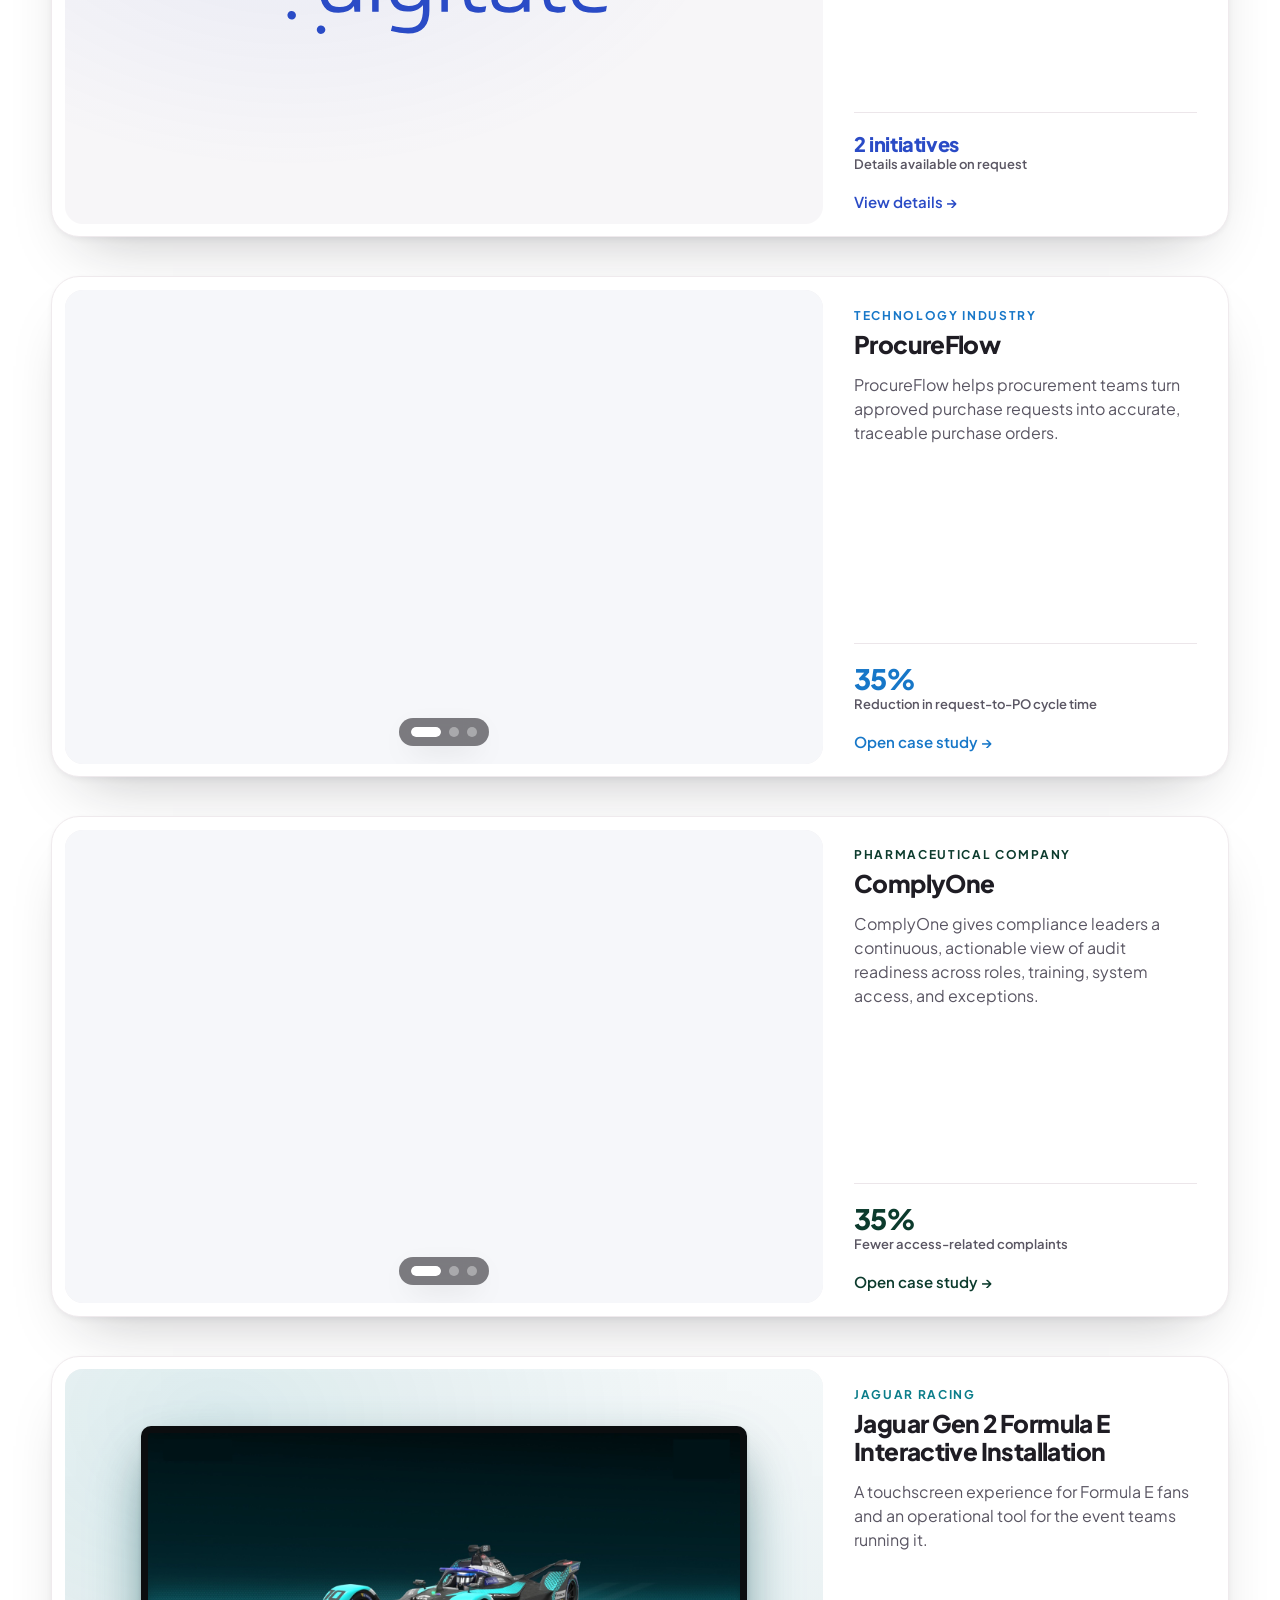
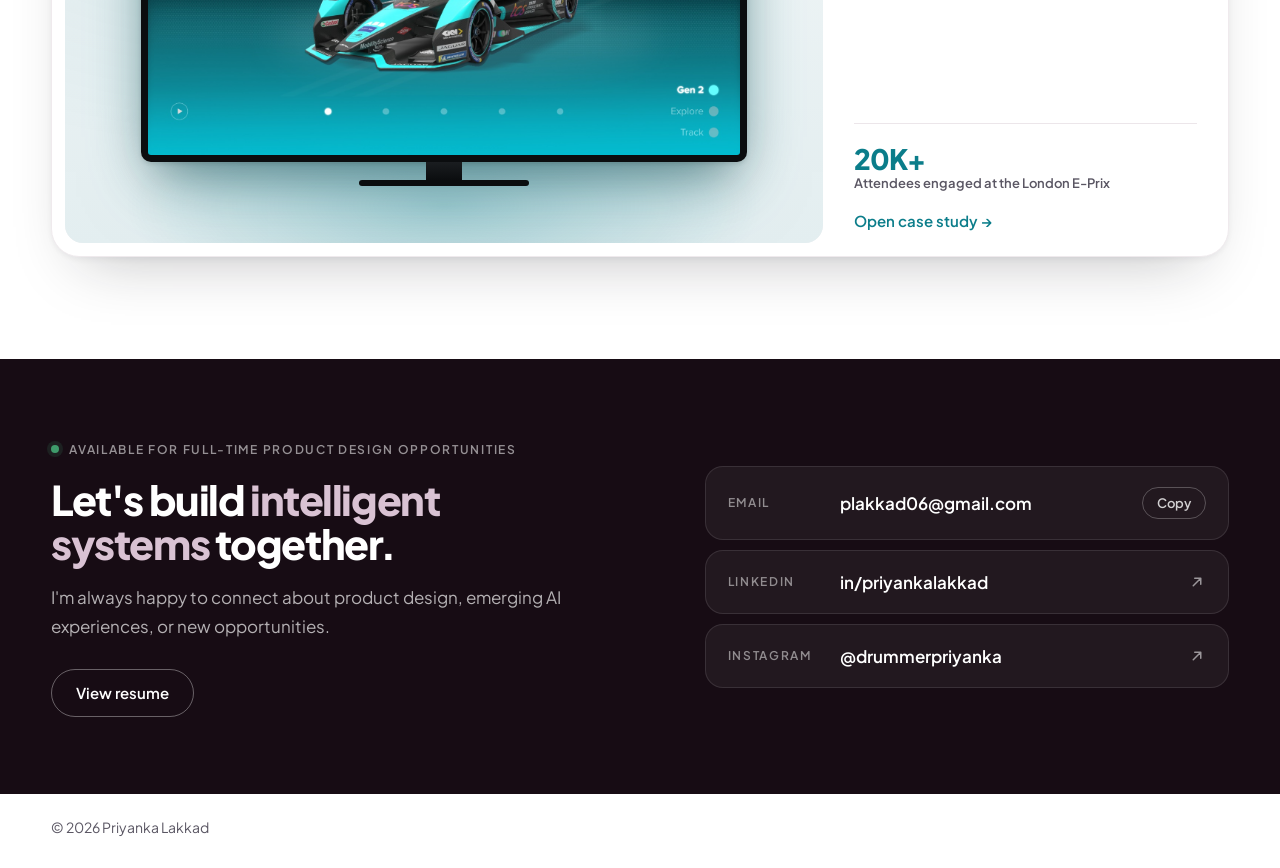
==== commit be5ec31e: "Save clean case study addresses: /procureflow/, /complyone/, /jaguarracing/ Old projects/project-N.h" ====
--- a/index.html
+++ b/index.html
@@ -155,7 +155,7 @@
             <span class="metric-num">35%</span>
             <span class="metric-label">Reduction in request-to-PO cycle time</span>
           </div>
-          <a class="app-link" href="projects/project-1.html">Open case study <span aria-hidden="true">→</span></a>
+          <a class="app-link" href="procureflow/">Open case study <span aria-hidden="true">→</span></a>
         </div>
       </div>
     </article>
@@ -185,7 +185,7 @@
             <span class="metric-num">35%</span>
             <span class="metric-label">Fewer access-related complaints</span>
           </div>
-          <a class="app-link" href="projects/project-3.html">Open case study <span aria-hidden="true">→</span></a>
+          <a class="app-link" href="complyone/">Open case study <span aria-hidden="true">→</span></a>
         </div>
       </div>
     </article>
@@ -213,7 +213,7 @@
             <span class="metric-num">20K+</span>
             <span class="metric-label">Attendees engaged at the London E-Prix</span>
           </div>
-          <a class="app-link" href="projects/project-4.html">Open case study <span aria-hidden="true">→</span></a>
+          <a class="app-link" href="jaguarracing/">Open case study <span aria-hidden="true">→</span></a>
         </div>
       </div>
     </article>
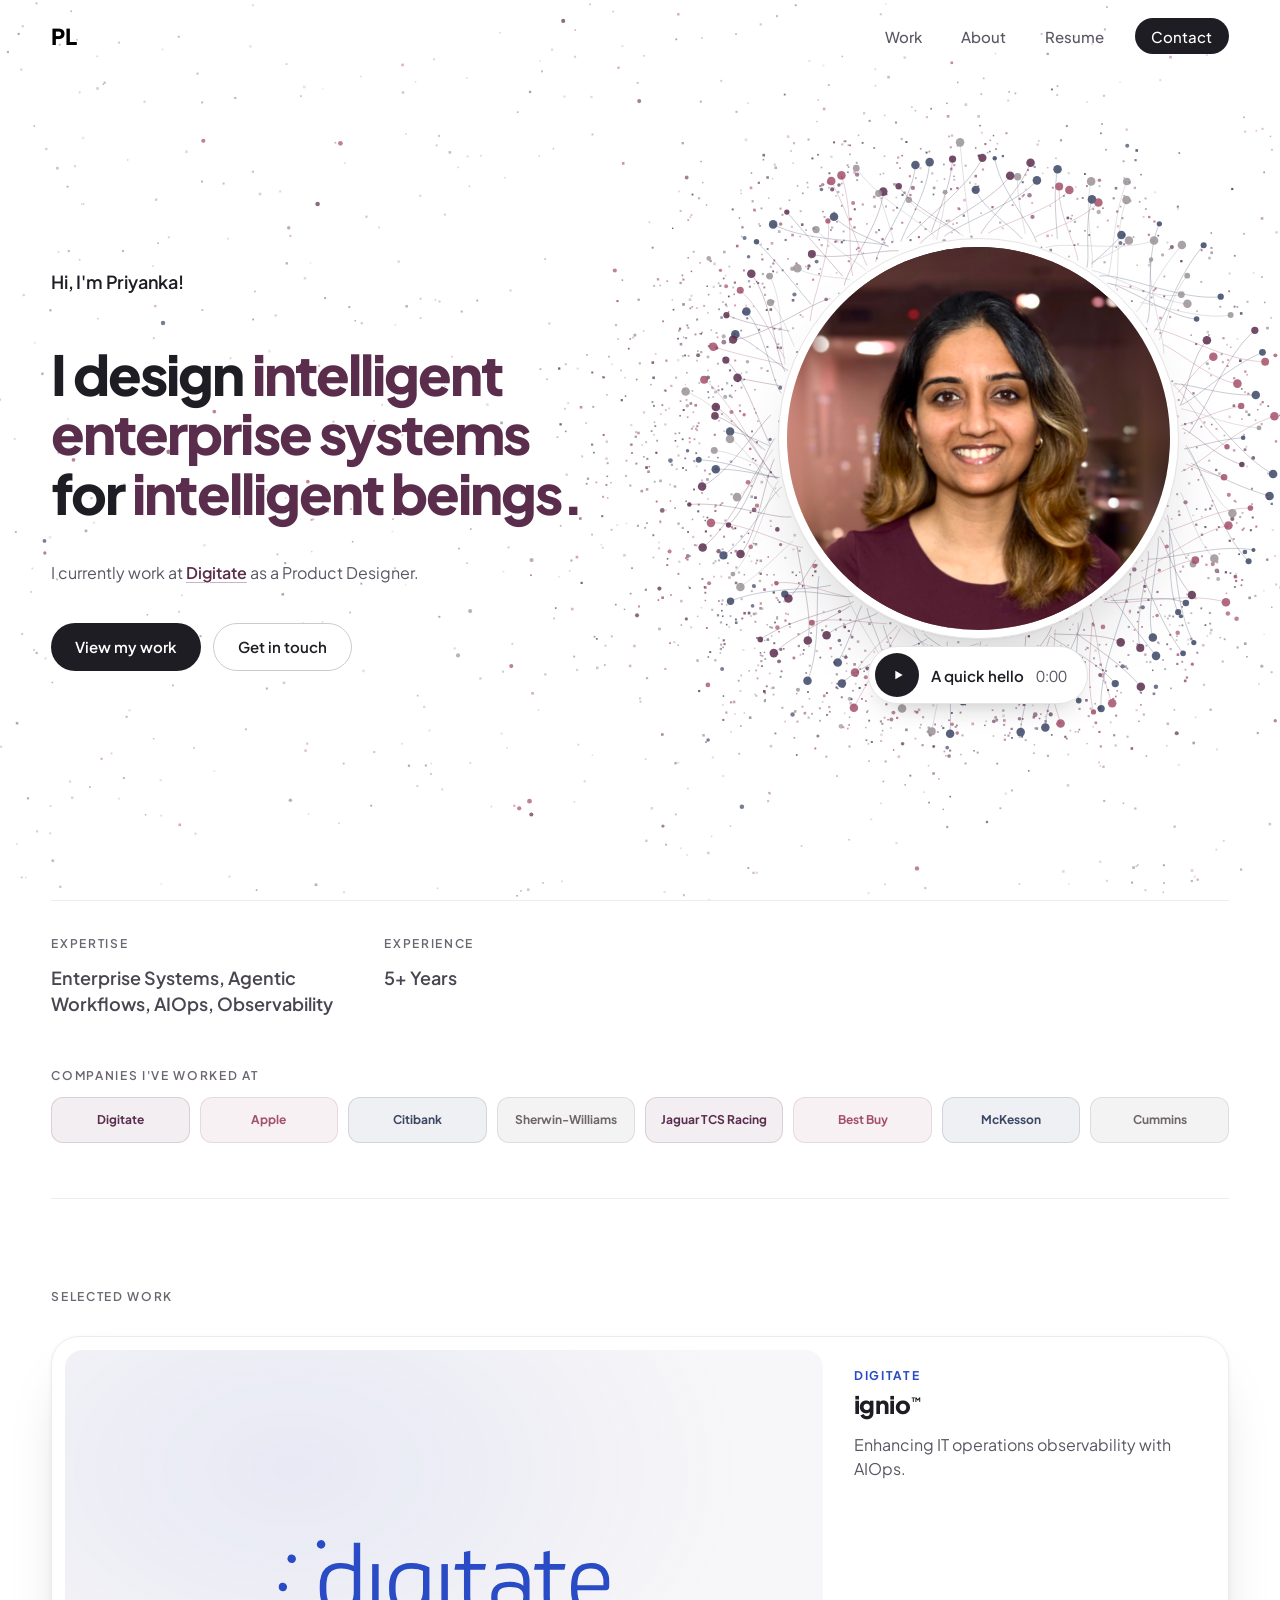
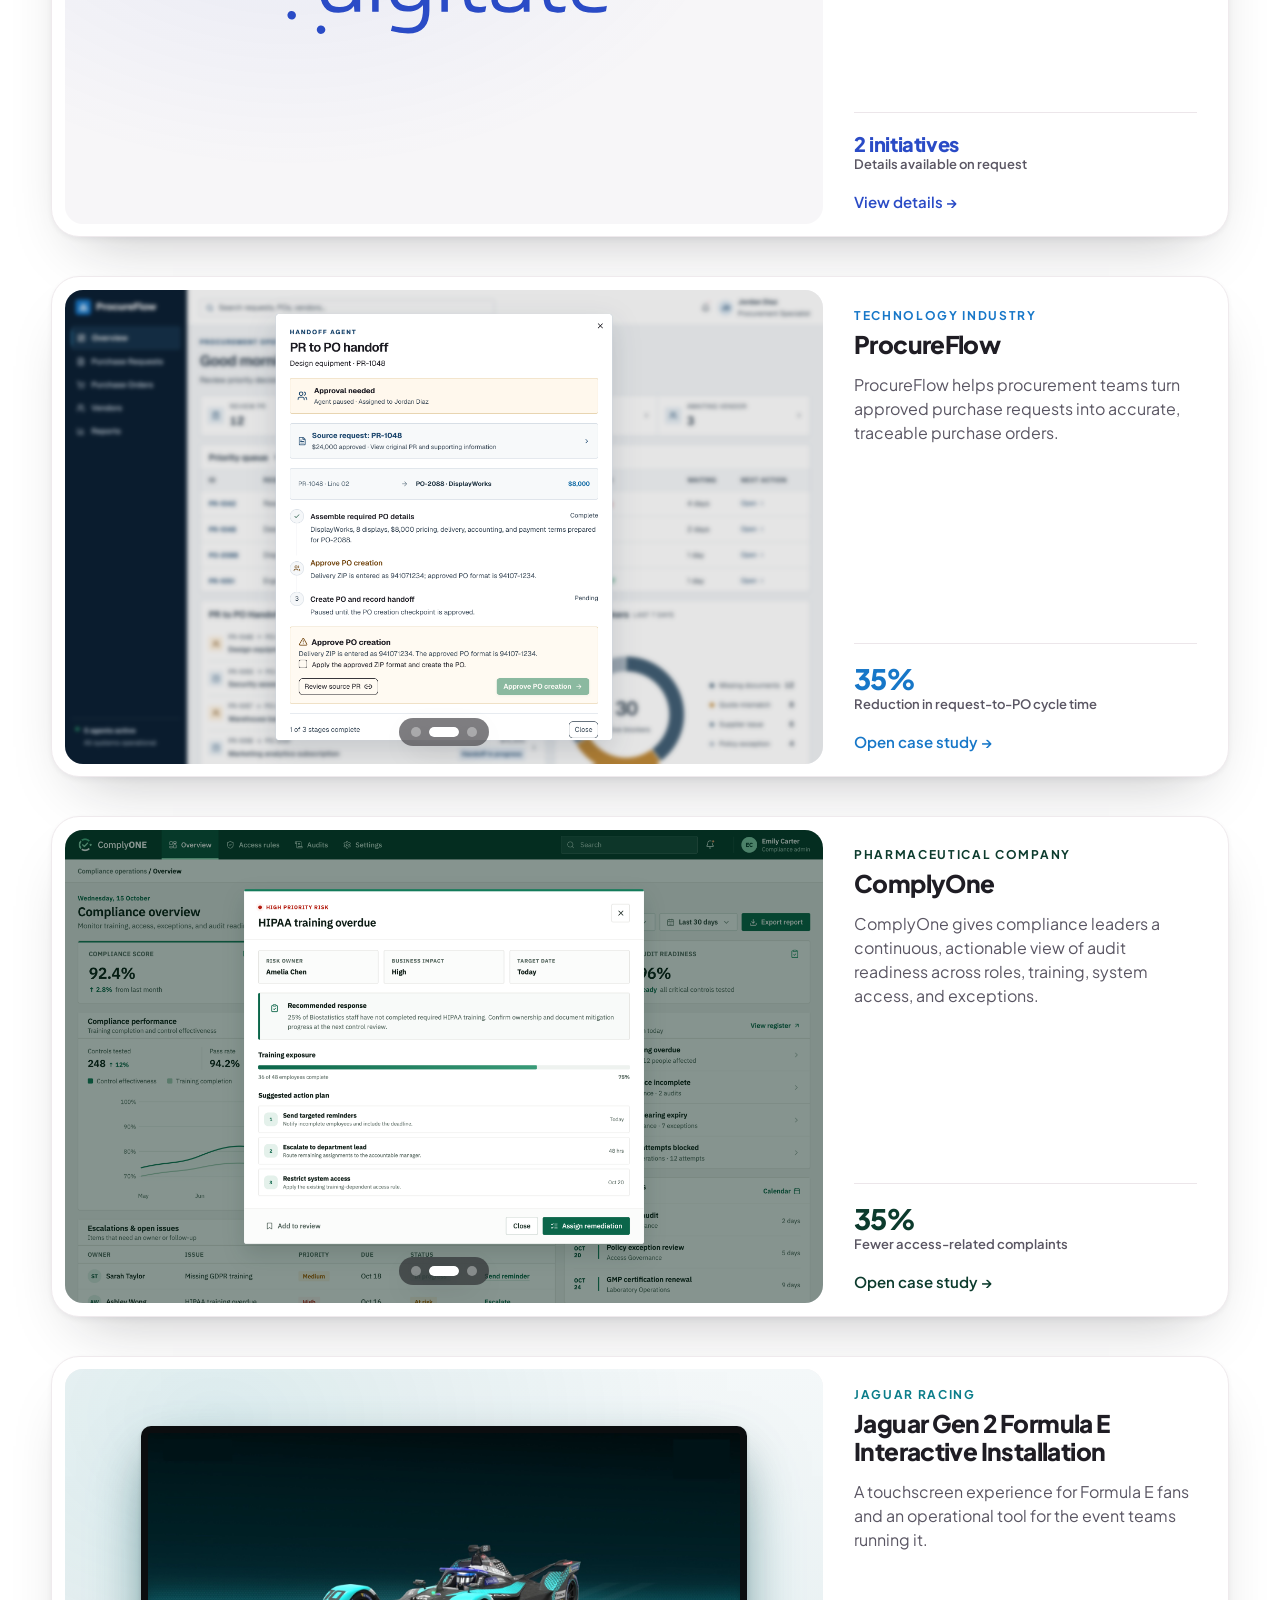
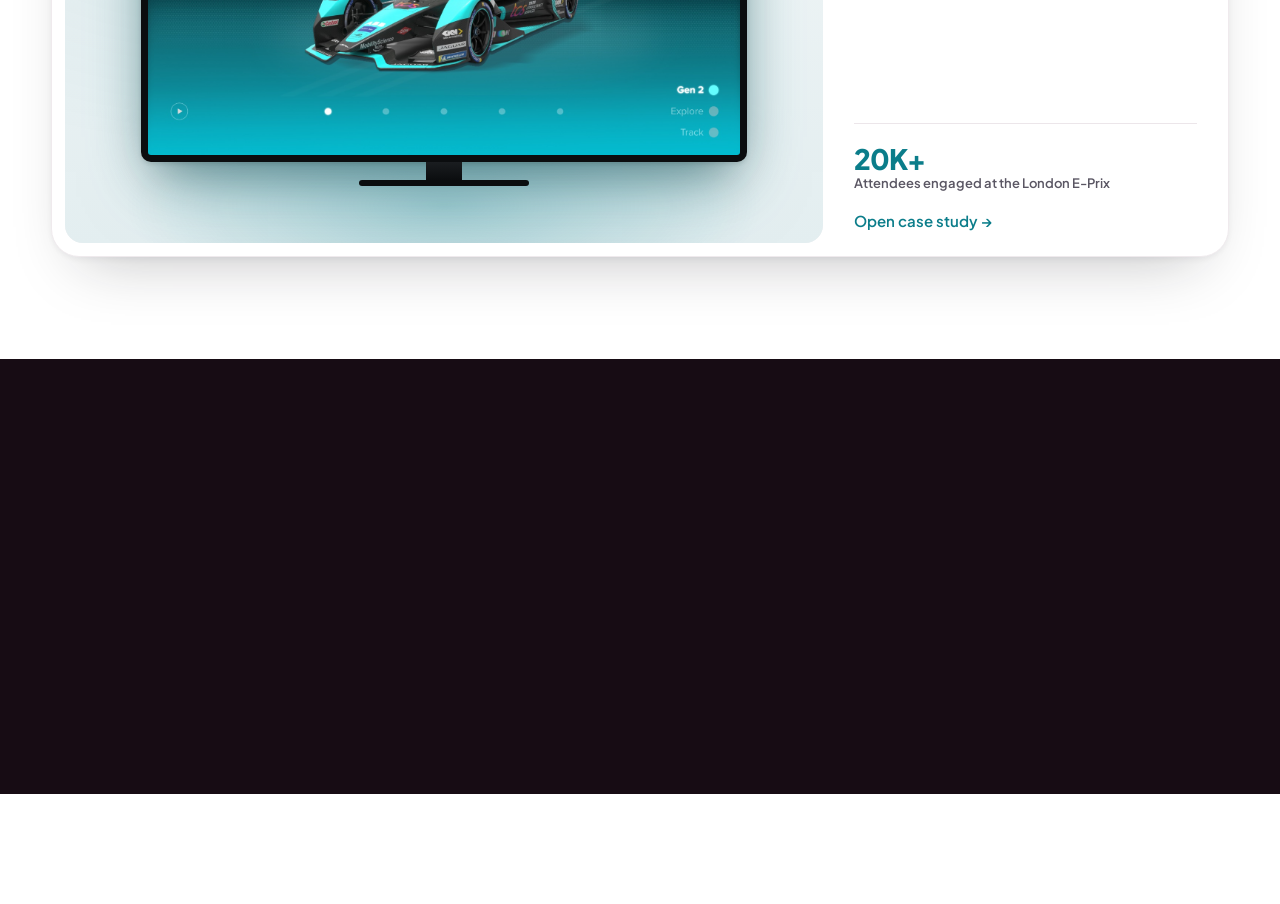
==== commit 630b1011: "Save scrollable prototypes that hand off to the page instead of getting stuck Co-Authored-By: Claude" ====
--- a/index.html
+++ b/index.html
@@ -13,7 +13,7 @@
   <link rel="preconnect" href="https://fonts.googleapis.com">
   <link rel="preconnect" href="https://fonts.gstatic.com" crossorigin>
   <link href="https://fonts.googleapis.com/css2?family=Plus+Jakarta+Sans:wght@400;500;600;700;800&display=swap" rel="stylesheet">
-  <link rel="stylesheet" href="styles.css?v=293">
+  <link rel="stylesheet" href="styles.css?v=294">
   <script>document.documentElement.classList.add("js", "is-home");</script>
 </head>
 <body>
--- a/styles.css
+++ b/styles.css
@@ -1357,7 +1357,7 @@
    along the top of the footage sits just outside the frame */
 .stepper-screen.is-video { background: #04161b; }
 .stepper-screen.is-video video { position: absolute; left: 0; bottom: 0; width: 100%; height: 107%; object-fit: cover; object-position: center bottom; }
-.stepper-screen.is-scroll { overflow-y: auto; overscroll-behavior: contain; scrollbar-width: thin; }
+.stepper-screen.is-scroll { overflow-y: auto; scrollbar-width: thin; }
 .stepper-screen.is-scroll iframe { height: var(--h, 900px); }
 .stepper-screen.is-scroll .stepper-sizer { display: block; height: calc(var(--h, 900px) * var(--s, .5)); }
 .stepper-screen.is-scroll:focus-visible { outline: 2px solid var(--accent); outline-offset: 3px; }
@@ -2792,7 +2792,7 @@
 .proto-live .proto-screen[data-pan]:has([data-check]):not(.is-checked) .proto-zone.for-next { opacity: 0; pointer-events: none; }
 
 /* Case hero screenshot that scrolls inside the browser frame */
-.shot-scroll { position: relative; aspect-ratio: 16 / 10; overflow-y: auto; overscroll-behavior: contain; background: #f6f7fa; }
+.shot-scroll { position: relative; aspect-ratio: 16 / 10; overflow-y: auto; background: #f6f7fa; }
 .shot-scroll img { display: block; width: 100%; height: auto; }
 .shot-scroll.is-scrolled .stepper-hint { opacity: 0; }
 
